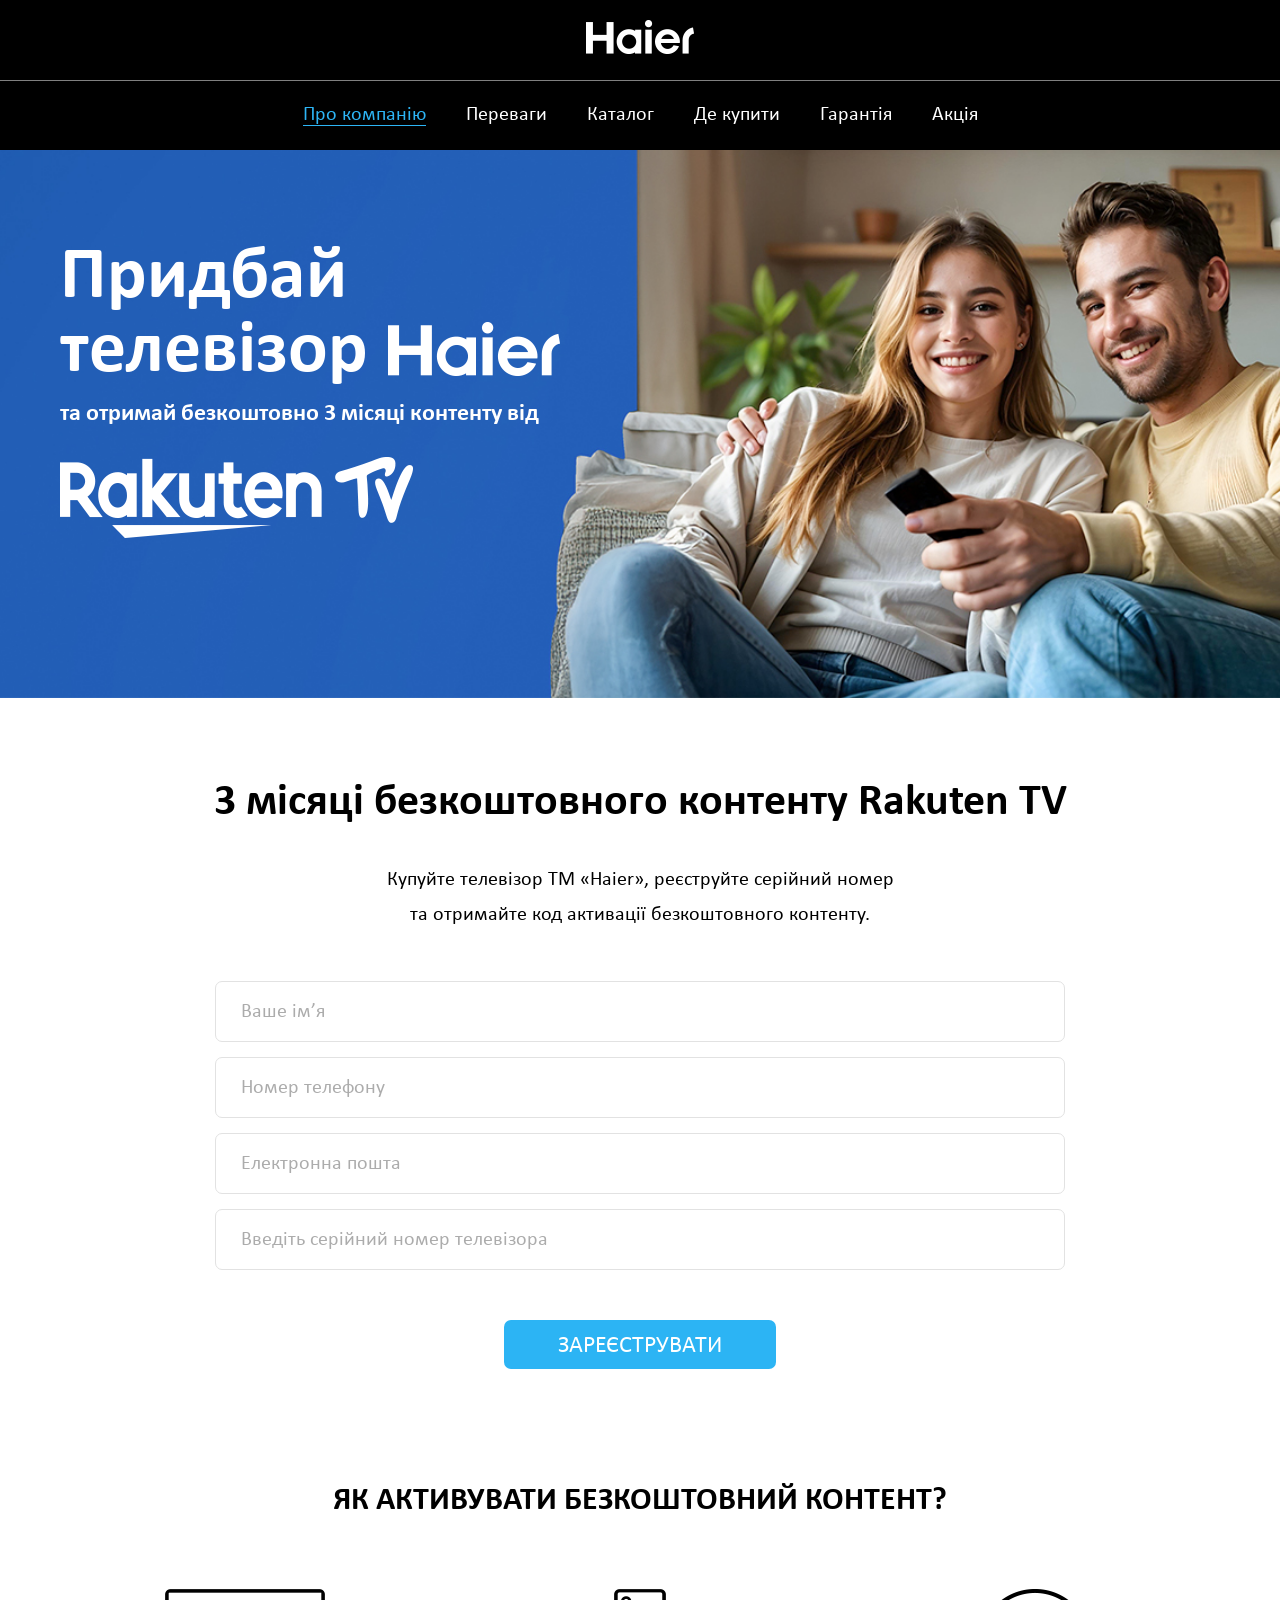
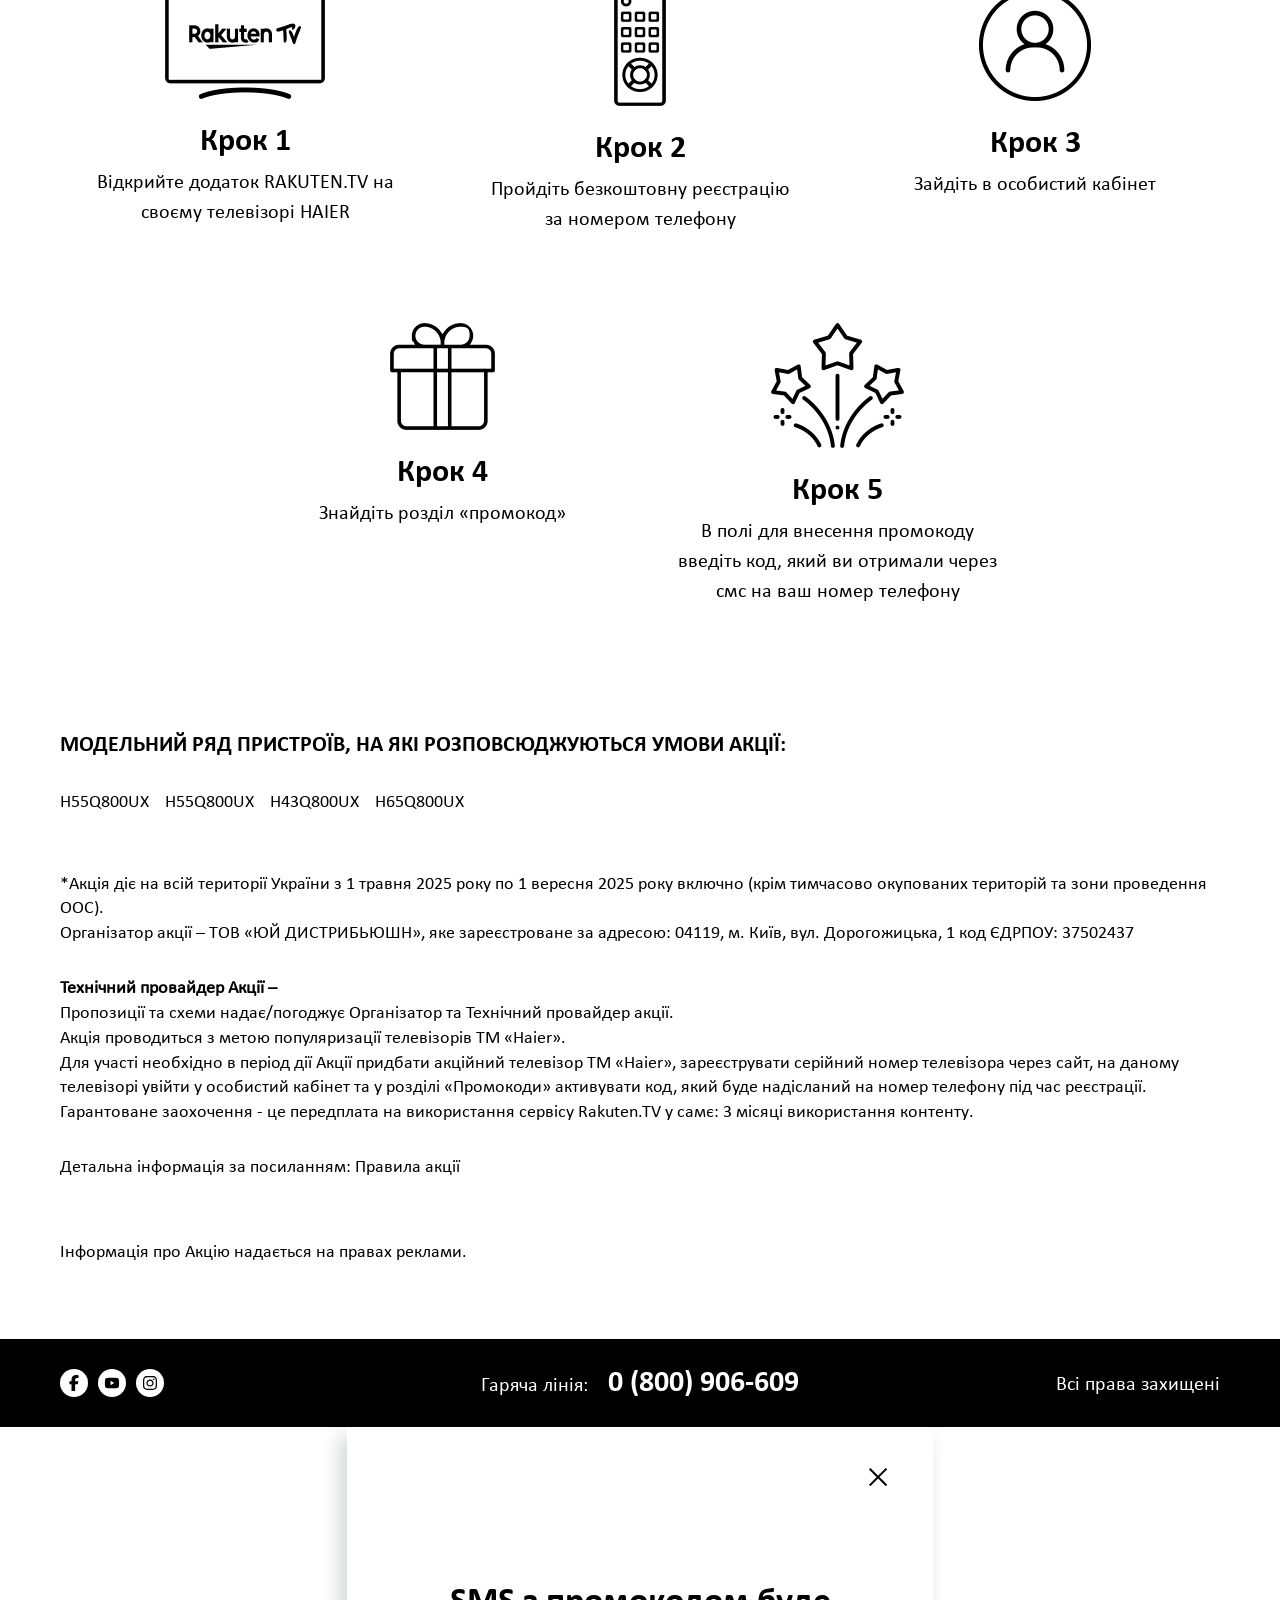
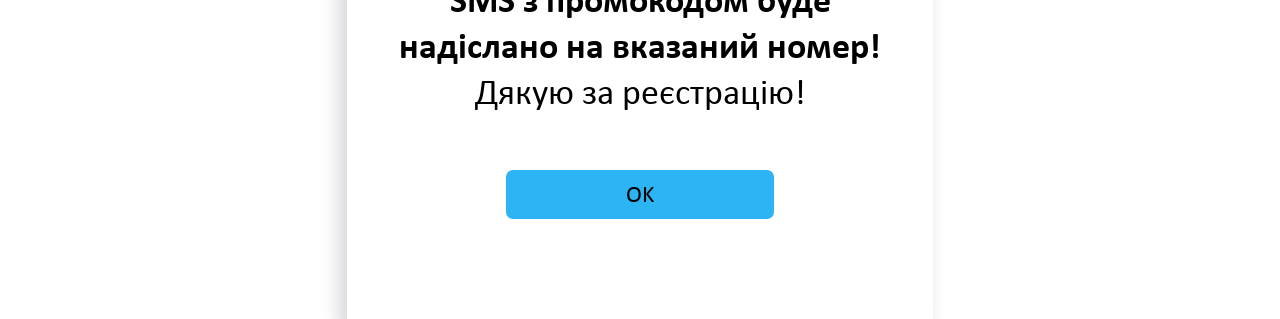
==== rakuten.html @ 37501b9f "add rakuten page." ====
<!DOCTYPE html>
<html lang="en">
<head>
  <meta charset="UTF-8">
  <meta name="viewport" content="width=device-width, initial-scale=1.0">
  <title>Haier</title>
  <link rel="stylesheet" href="./css/style.min.css">
</head>
<body>
  <header class="header header--active ">
    <div class="header__wrapper header__wrapper--visible">
      <div class="container">
        <div class="header__inner header__inner--visible">
          <a class="header__logo header__logo--top" href="#">
            <img class="header__logo-img" src="./images/icon/header-logo.svg" alt="bravis logo">
          </a>
          <nav class="menu">
            <button class="menu__btn">
              <span></span>
            </button>
            <ul class="menu__list">
              <li class="menu__item">
                <a class="menu__link menu__link--active" href="#">
                  Про компанію
                </a>
              </li>
              <li class="menu__item">
                <a class="menu__link" href="#">
                  Переваги
                </a>
              </li>
              <li class="menu__item">
                <a class="menu__link" href="#">
                  Каталог
                </a>
              </li>
              <li class="menu__item">
                <a class="menu__link" href="#">
                  Де купити
                </a>
              </li>
              <li class="menu__item">
                <a class="menu__link" href="#">
                  Гарантія
                </a>
              </li>
              <li class="menu__item">
                <a class="menu__link" href="#">
                  Акція
                </a>
              </li>
            </ul>
          </nav>
        </div>
      </div>
    </div>
  
  </header>
    <main class="main">
    <div class="wrapper">
      <section class="rakuten-tv rakuten-tv--singlPage ">
        <img class="rakuten-tv__img-mob" src="./images/content/rakuten-tv-bg-mob.jpg" alt="" loading="lazy">
        <div class="container">
          <div class="rakuten-tv__inner">
            <div class="rakuten-tv__content">
              <div class="rakuten-tv__title-box">
                <h1 class="rakuten-tv__title">
                  Придбай <br> телевізор
                </h1>
                <img class="rakuten-tv__title-img" src="./images/icon/haier-logo-big.svg" alt="">
              </div>
              <p class="rakuten-tv__text">
                та отримай безкоштовно 3 місяці контенту від
              </p>
              <img class="rakuten-tv__logo" src="./images/icon/rakuten-logo.svg" alt="">
            </div>
          </div>
        </div>
      </section>
      <section class="rakuten">
        <div class="container">
          <div class="rakuten__form">
            <div class="rakuten__form-title-box">
              <h2 class="rakuten__form-title">
                3 місяці безкоштовного контенту Rakuten TV
              </h2>
              <p class="rakuten__form-subtitle">
                Купуйте телевізор ТМ «Haier», реєструйте серійний номер <br>
                та отримайте код активації безкоштовного контенту.
              </p>
            </div>
            <form class="form">
              <fieldset class="form__fieldset">
                <input class="form__input" type="text" name="name" placeholder="Ваше ім’я" required />
                <input class="form__input" type="tel" name="phone" placeholder="Номер телефону" required />
                <input class="form__input" type="email" name="email" placeholder="Електронна пошта" required />
                <input class="form__input" type="text" name="serial" placeholder="Введіть серійний номер телевізора" required />
              </fieldset>
              <button class="form__btn" type="submit">ЗАРЕЄСТРУВАТИ</button>
            </form>
          </div>
        </div>
      </section>
      <section class="rakuten-step">
        <div class="container">
          <div class="rakuten-step__inner">
            <h2 class="rakuten-step__title">
              ЯК АКТИВУВАТИ БЕЗКОШТОВНИЙ КОНТЕНТ?
            </h2>
            <ul class="rakuten-step__list">
              <li class="rakuten-step__item">
                <img class="rakuten-step__img" src="./images/icon/step-1.svg" alt="tv">
                <div class="rakuten-step__item-conent">
                  <h4 class="rakuten-step__item-title">Крок 1</h4>
                  <p class="rakuten-step__item-text">
                    Відкрийте додаток RAKUTEN.TV на своєму телевізорі HAIER
                  </p>
                </div>
              </li>
              <li class="rakuten-step__item">
                <img class="rakuten-step__img" src="./images/icon/step-2.svg" alt="control">
                <div class="rakuten-step__item-conent">
                  <h4 class="rakuten-step__item-title">Крок 2</h4>
                  <p class="rakuten-step__item-text">
                    Пройдіть безкоштовну реєстрацію за номером телефону
                  </p>
                </div>
              </li>
              <li class="rakuten-step__item">
                <img class="rakuten-step__img" src="./images/icon/step-3.svg" alt="step">
                <div class="rakuten-step__item-conent">
                  <h4 class="rakuten-step__item-title">Крок 3</h4>
                  <p class="rakuten-step__item-text">
                    Зайдіть в
                    особистий кабінет
                  </p>
                </div>
              </li>
              <li class="rakuten-step__item">
                <img class="rakuten-step__img" src="./images/icon/step-4.svg" alt="gift">
                <div class="rakuten-step__item-conent">
                  <h4 class="rakuten-step__item-title">Крок 4</h4>
                  <p class="rakuten-step__item-text">
                    Знайдіть розділ
                    «промокод»
                  </p>
                </div>
              </li>
              <li class="rakuten-step__item">
                <img class="rakuten-step__img" src="./images/icon/step-5.svg" alt="final">
                <div class="rakuten-step__item-conent">
                  <h4 class="rakuten-step__item-title">Крок 5</h4>
                  <p class="rakuten-step__item-text">
                    В полі для внесення промокоду введіть код, який ви отримали через смс на ваш номер телефону
                  </p>
                </div>
              </li>
            </ul>
          </div>
        </div>
      </section>
      <section class="rakuten-info">
        <div class="container">
          <div class="rakuten-info__inner">
            <h3 class="rakuten-info__title">МОДЕЛЬНИЙ РЯД ПРИСТРОЇВ, НА ЯКІ РОЗПОВСЮДЖУЮТЬСЯ УМОВИ АКЦІЇ:</h3>
          </div>
          <div class="rakuten-info__content">
            <p class="rakuten-info__models">
              H55Q800UX &nbsp;&nbsp; H55Q800UX &nbsp;&nbsp; H43Q800UX &nbsp;&nbsp; H65Q800UX
            </p>
            <p class="rakuten-info__promo">
              *Акція діє на всій території України з 1 травня 2025 року по 1 вересня 2025 року включно (крім тимчасово
              окупованих територій та зони проведення ООС).<br>
              Організатор акції – ТОВ «ЮЙ ДИСТРИБЬЮШН», яке зареєстроване за адресою: 04119, м. Київ, вул. Дорогожицька, 1 код
              ЄДРПОУ: 37502437
            </p>
            <p class="rakuten-info__technical">
              <strong>Технічний провайдер Акції –</strong><br>
              Пропозиції та схеми надає/погоджує Організатор та Технічний провайдер акції.<br>
              Акція проводиться з метою популяризації телевізорів ТМ «Haier».<br>
              Для участі необхідно в період дії Акції придбати акційний телевізор ТМ «Haier», зареєструвати серійний номер
              телевізора через сайт,
              на даному телевізорі увійти у особистий кабінет та у розділі «Промокоди» активувати код, який буде надісланий на
              номер телефону під час реєстрації.<br>
              Гарантоване заохочення - це передплата на використання сервісу Rakuten.TV у самє: 3 місяці використання контенту.
            </p>
        
            <p class="rakuten-info__detal">
              Детальна інформація за посиланням: <a href="#">Правила акції</a>
            </p>
        
            <p class="rakuten-info__disclaimer">
              Інформація про Акцію надається на правах реклами.
            </p>
          </div>
        </div>
      </section>
    </div>
  </main> 
  <footer class="footer">
    <div class="container">
      <div class="footer__inner">
        <div class="footer__social-box">
          <ul class="footer__social-list">
            <li class="footer__social-item">
              <a class="footer__social-link" href="#">
                <svg xmlns="http://www.w3.org/2000/svg" xmlns:xlink="http://www.w3.org/1999/xlink" width="10px" height="16px"
                  viewBox="0 0 10 16" version="1.1">
                  <path
                    d="M 2.5 9.351562 L 2.5 16 L 6.125 16 L 6.125 9.351562 L 8.828125 9.351562 L 9.390625 6.296875 L 6.125 6.296875 L 6.125 5.214844 C 6.125 3.601562 6.757812 2.980469 8.398438 2.980469 C 8.90625 2.980469 9.316406 2.992188 9.554688 3.019531 L 9.554688 0.246094 C 9.105469 0.125 8.011719 0 7.382812 0 C 4.039062 0 2.5 1.578125 2.5 4.980469 L 2.5 6.296875 L 0.4375 6.296875 L 0.4375 9.351562 Z M 2.5 9.351562 "
                    fill="" />
                </svg>
              </a>
            </li>
            <li class="footer__social-item">
              <a class="footer__social-link" href="#">
                <svg xmlns="http://www.w3.org/2000/svg" xmlns:xlink="http://www.w3.org/1999/xlink" width="16px" height="14px"
                  viewBox="0 0 15 14" version="1.1">
                  <path
                    d="M 14.316406 3.394531 C 14.152344 2.746094 13.667969 2.238281 13.058594 2.0625 C 11.949219 1.75 7.5 1.75 7.5 1.75 C 7.5 1.75 3.050781 1.75 1.941406 2.0625 C 1.332031 2.238281 0.847656 2.746094 0.683594 3.394531 C 0.386719 4.566406 0.386719 7.011719 0.386719 7.011719 C 0.386719 7.011719 0.386719 9.457031 0.683594 10.628906 C 0.847656 11.277344 1.332031 11.761719 1.941406 11.9375 C 3.050781 12.25 7.5 12.25 7.5 12.25 C 7.5 12.25 11.949219 12.25 13.058594 11.9375 C 13.667969 11.761719 14.152344 11.273438 14.316406 10.628906 C 14.613281 9.457031 14.613281 7.011719 14.613281 7.011719 C 14.613281 7.011719 14.613281 4.566406 14.316406 3.394531 Z M 6.046875 9.230469 L 6.046875 4.789062 L 9.761719 7.011719 Z M 6.046875 9.230469 "
                    fill="" />
                </svg>
              </a>
            </li>
            <li class="footer__social-item">
              <a class="footer__social-link" href="#">
                <svg xmlns="http://www.w3.org/2000/svg" xmlns:xlink="http://www.w3.org/1999/xlink" width="14px" height="16px"
                  viewBox="0 0 14 16" version="1.1">
                  <path
                    d="M 7.003906 4.40625 C 5.015625 4.40625 3.414062 6.007812 3.414062 7.996094 C 3.414062 9.984375 5.015625 11.585938 7.003906 11.585938 C 8.992188 11.585938 10.59375 9.984375 10.59375 7.996094 C 10.59375 6.007812 8.992188 4.40625 7.003906 4.40625 Z M 7.003906 10.332031 C 5.71875 10.332031 4.667969 9.285156 4.667969 7.996094 C 4.667969 6.710938 5.714844 5.664062 7.003906 5.664062 C 8.289062 5.664062 9.335938 6.710938 9.335938 7.996094 C 9.335938 9.285156 8.289062 10.332031 7.003906 10.332031 Z M 11.578125 4.257812 C 11.578125 4.726562 11.203125 5.097656 10.742188 5.097656 C 10.273438 5.097656 9.902344 4.722656 9.902344 4.257812 C 9.902344 3.796875 10.277344 3.421875 10.742188 3.421875 C 11.203125 3.421875 11.578125 3.796875 11.578125 4.257812 Z M 13.957031 5.109375 C 13.902344 3.988281 13.648438 2.992188 12.824219 2.175781 C 12.007812 1.355469 11.011719 1.101562 9.890625 1.042969 C 8.734375 0.976562 5.269531 0.976562 4.113281 1.042969 C 2.992188 1.097656 2 1.351562 1.179688 2.171875 C 0.355469 2.992188 0.101562 3.984375 0.046875 5.105469 C -0.0195312 6.261719 -0.0195312 9.726562 0.046875 10.882812 C 0.101562 12.007812 0.355469 13 1.179688 13.820312 C 2 14.636719 2.992188 14.894531 4.113281 14.949219 C 5.269531 15.015625 8.734375 15.015625 9.890625 14.949219 C 11.011719 14.898438 12.007812 14.640625 12.824219 13.820312 C 13.644531 13 13.898438 12.007812 13.957031 10.882812 C 14.023438 9.726562 14.023438 6.265625 13.957031 5.109375 Z M 12.460938 12.125 C 12.21875 12.738281 11.746094 13.210938 11.132812 13.457031 C 10.210938 13.820312 8.023438 13.738281 7.003906 13.738281 C 5.984375 13.738281 3.792969 13.820312 2.875 13.457031 C 2.261719 13.210938 1.789062 12.742188 1.542969 12.125 C 1.179688 11.203125 1.261719 9.015625 1.261719 7.996094 C 1.261719 6.976562 1.179688 4.789062 1.542969 3.867188 C 1.789062 3.257812 2.257812 2.785156 2.875 2.539062 C 3.796875 2.171875 5.984375 2.257812 7.003906 2.257812 C 8.023438 2.257812 10.210938 2.175781 11.132812 2.539062 C 11.742188 2.78125 12.214844 3.253906 12.460938 3.867188 C 12.828125 4.789062 12.742188 6.976562 12.742188 7.996094 C 12.742188 9.015625 12.828125 11.207031 12.460938 12.125 Z M 12.460938 12.125 "
                    fill="" />
                </svg>
              </a>
            </li>
          </ul>
          <div class="footer__rules">
          <a class="footer__rules-link" href="#">Всі права захищені </a>
        </div>
        </div>
        <div class="footer__phone">
          Гаряча лінія: <a class="footer__number" href="tel:+0800906609">0 (800) 906-609</a>
        </div>
        
      </div>
    </div>
  </footer>


  <div class="popup" data-popup='rakuten'>
    <div class="popup__dialog popup__dialog--rakuten">
      <div class="popup__panel">
        <button class="popup__close">
          <svg id="Группа_7" data-name="Группа 7" xmlns="http://www.w3.org/2000/svg" width="18.18" height="18.188"
            viewBox="0 0 18.18 18.188">
            <defs>
              <style>
                .cls-1 {
                  fill: none;
                  stroke: #000;
                  stroke-width: 2px;
                  fill-rule: evenodd;
                }
              </style>
            </defs>
            <path id="Фигура_1" data-name="Фигура 1" class="cls-1" d="M1641.6,72.6l16.8,16.8"
              transform="translate(-1640.91 -71.906)" />
            <path id="Фигура_1_копия" data-name="Фигура 1 копия" class="cls-1" d="M1658.4,72.6l-16.8,16.8"
              transform="translate(-1640.91 -71.906)" />
          </svg>
        </button>
      </div>
      <div class="rakuten-popup">
        <h2 class="rakuten-popup__title">
          SMS з промокодом буде
          надіслано на вказаний номер!
        </h2>
        <h3 class="rakuten-popup__thnk">Дякую за реєстрацію!</h3>
        <button class="rakuten-popup__btn">OK</button>
      </div>
    </div>
  </div>

  <script src="./js/main.js"></script>
</body>
</html>

<!-- activated class  "popup--active" -->

<!-- 
    == popup - hidden ==
    .popup{display: none;}
    
    == popup - show ==
    .popup--active {
    display: block;
    position: fixed;
    top: 0;
    left: 0;
    width: 100%;
    height: 100%;
    background: rgba(0, 0, 0, 0.5);
    justify-content: center;
    align-items: center;
    z-index: 50;
    overflow-y: auto;
     }

     == catalog ==
     hidden catalog control button 
     ".catalog__control-box{display: none;}"

     == burger menu ==

     .menu_btn {
     display: none;
     }
     .menu_btn--active {
     display: none;
     }

-->
---- css/style.min.css ----
@charset "UTF-8";
@media -sass-debug-info{filename{font-family:file\:\/\/D\:\/GitHub\/Haier\/scss\/_vars\.scss}line{font-family:\0000317}}
.about dd, .promo__subtitle {
  font-family: 'calibri_light';
  font-weight: 300; }

@media -sass-debug-info{filename{font-family:file\:\/\/D\:\/GitHub\/Haier\/scss\/_vars\.scss}line{font-family:\0000321}}
body, .service__contact-title, .product-tabs__nav-item, .form input::-webkit-input-placeholder, .rakuten-popup__thnk {
  font-family: 'Calibri';
  font-weight: 400; }
body, .service__contact-title, .product-tabs__nav-item, .form input:-ms-input-placeholder, .rakuten-popup__thnk {
  font-family: 'Calibri';
  font-weight: 400; }
body, .service__contact-title, .product-tabs__nav-item, .form input::-ms-input-placeholder, .rakuten-popup__thnk {
  font-family: 'Calibri';
  font-weight: 400; }
body, .service__contact-title, .product-tabs__nav-item, .form input::placeholder, .rakuten-popup__thnk {
  font-family: 'Calibri';
  font-weight: 400; }

@media -sass-debug-info{filename{font-family:file\:\/\/D\:\/GitHub\/Haier\/scss\/_vars\.scss}line{font-family:\0000325}}
.about__title, .partner__title, .rakuten-tv__title, .rakuten-tv__text, .service__title, .service__subtitle, .service__decr-tel, .promo__title, .popup__title, .product-tabs__content-title, .table__title, .rakuten__form-title, .rakuten-step__title, .rakuten-step__item-title, .rakuten-info__title, .rakuten-popup__title, .footer__number {
  font-family: 'Calibri Bold';
  font-weight: 700; }

@font-face {
  font-family: 'calibri_light';
  font-weight: 300;
  font-style: normal;
  src: local("calibri_light"), url("../fonts/calibri_light.woff2") format("woff2"), url("../fonts/calibri_light.woff") format("woff");
  font-display: swap; }
@font-face {
  font-family: 'Calibri';
  font-weight: 400;
  font-style: normal;
  src: local("Calibri"), url("../fonts/Calibri.woff2") format("woff2"), url("../fonts/Calibri.woff") format("woff");
  font-display: swap; }
@font-face {
  font-family: 'Calibri Bold';
  font-weight: 700;
  font-style: normal;
  src: local("Calibri Bold"), url("../fonts/Calibri Bold.woff2") format("woff2"), url("../fonts/Calibri Bold.woff") format("woff");
  font-display: swap; }
@media -sass-debug-info{filename{font-family:file\:\/\/D\:\/GitHub\/Haier\/scss\/reset\.scss}line{font-family:\000031}}
html {
  -webkit-box-sizing: border-box;
          box-sizing: border-box; }

@media -sass-debug-info{filename{font-family:file\:\/\/D\:\/GitHub\/Haier\/scss\/reset\.scss}line{font-family:\000035}}
*,
*::after,
*::before {
  -webkit-box-sizing: inherit;
          box-sizing: inherit; }

/* обнуляю стили у списков только у тех у кого есть класс */
@media -sass-debug-info{filename{font-family:file\:\/\/D\:\/GitHub\/Haier\/scss\/reset\.scss}line{font-family:\0000312}}
ul[class],
ol[class] {
  padding: 0; }

@media -sass-debug-info{filename{font-family:file\:\/\/D\:\/GitHub\/Haier\/scss\/reset\.scss}line{font-family:\0000317}}
body,
h1,
h2,
h3,
h4,
h5,
h6,
p,
ul[class],
ol[class],
li,
figure,
figcaption,
blockquote,
dl,
dd {
  margin: 0; }

@media -sass-debug-info{filename{font-family:file\:\/\/D\:\/GitHub\/Haier\/scss\/reset\.scss}line{font-family:\0000336}}
ul[class] {
  list-style: none; }

@media -sass-debug-info{filename{font-family:file\:\/\/D\:\/GitHub\/Haier\/scss\/reset\.scss}line{font-family:\0000340}}
img {
  max-width: 100%;
  display: block; }

@media -sass-debug-info{filename{font-family:file\:\/\/D\:\/GitHub\/Haier\/scss\/reset\.scss}line{font-family:\0000345}}
input,
button,
textarea,
select {
  font: inherit; }

@media -sass-debug-info{filename{font-family:file\:\/\/D\:\/GitHub\/Haier\/scss\/reset\.scss}line{font-family:\0000351}}
button {
  -webkit-tap-highlight-color: transparent; }

@media -sass-debug-info{filename{font-family:file\:\/\/D\:\/GitHub\/Haier\/scss\/reset\.scss}line{font-family:\0000354}}
a {
  text-decoration: none; }

@media -sass-debug-info{filename{font-family:file\:\/\/D\:\/GitHub\/Haier\/scss\/_global\.scss}line{font-family:\000032}}
html,
body {
  height: 100%; }

@media -sass-debug-info{filename{font-family:file\:\/\/D\:\/GitHub\/Haier\/scss\/_global\.scss}line{font-family:\000037}}
body {
  display: -webkit-box;
  display: -ms-flexbox;
  display: flex;
  -webkit-box-orient: vertical;
  -webkit-box-direction: normal;
      -ms-flex-direction: column;
          flex-direction: column;
  font-size: 16px;
  line-height: 1.2;
  color: #ffffff;
  position: relative; }
@media -sass-debug-info{filename{font-family:file\:\/\/D\:\/GitHub\/Haier\/scss\/_global\.scss}line{font-family:\0000315}}
  body.lock {
    overflow: hidden; }

@media -sass-debug-info{filename{font-family:file\:\/\/D\:\/GitHub\/Haier\/scss\/_global\.scss}line{font-family:\0000319}}
a {
  color: inherit; }

@media -sass-debug-info{filename{font-family:file\:\/\/D\:\/GitHub\/Haier\/scss\/_global\.scss}line{font-family:\0000322}}
.main {
  -webkit-box-flex: 1;
      -ms-flex-positive: 1;
          flex-grow: 1; }

@media -sass-debug-info{filename{font-family:file\:\/\/D\:\/GitHub\/Haier\/scss\/_global\.scss}line{font-family:\0000325}}
.container {
  max-width: 1240px;
  width: 100%;
  padding: 0 40px;
  margin: 0 auto;
  /*   &--style {
      border-top: 1px solid $grey;
      padding-top: 20px;
   } */ }

@media -sass-debug-info{filename{font-family:file\:\/\/D\:\/GitHub\/Haier\/scss\/_global\.scss}line{font-family:\0000335}}
.wrapper {
  padding-top: 75px; }

@media -sass-debug-info{filename{font-family:file\:\/\/D\:\/GitHub\/Haier\/scss\/_global\.scss}line{font-family:\0000338}}
.title {
  font-size: 36px; }

@media (max-width: 420px) {
@media -sass-debug-info{filename{font-family:file\:\/\/D\:\/GitHub\/Haier\/scss\/_global\.scss}line{font-family:\0000343}}
  .container {
    padding: 0 15px; } }
@media -sass-debug-info{filename{font-family:file\:\/\/D\:\/GitHub\/Haier\/scss\/_header\.scss}line{font-family:\000031}}
.header {
  padding: 20px 0 25px;
  position: fixed;
  top: 0;
  left: 0;
  right: 0;
  z-index: 10;
  -webkit-transition: .3s ease;
  transition: .3s ease;
  background-color: #000000; }
@media -sass-debug-info{filename{font-family:file\:\/\/D\:\/GitHub\/Haier\/scss\/_header\.scss}line{font-family:\0000310}}
  .header--active {
    padding: 80px 0 25px; }
@media -sass-debug-info{filename{font-family:file\:\/\/D\:\/GitHub\/Haier\/scss\/_header\.scss}line{font-family:\0000313}}
  .header__wrapper {
    border: none;
    padding: 0;
    -webkit-transition: .3s ease;
    transition: .3s ease; }
@media -sass-debug-info{filename{font-family:file\:\/\/D\:\/GitHub\/Haier\/scss\/_header\.scss}line{font-family:\0000317}}
    .header__wrapper--visible {
      border-top: 1px solid #808080;
      padding-top: 20px; }
@media -sass-debug-info{filename{font-family:file\:\/\/D\:\/GitHub\/Haier\/scss\/_header\.scss}line{font-family:\0000323}}
  .header__inner {
    display: -webkit-box;
    display: -ms-flexbox;
    display: flex;
    -webkit-box-align: center;
        -ms-flex-align: center;
            align-items: center;
    -webkit-transition: .5s ease;
    transition: .5s ease; }
@media -sass-debug-info{filename{font-family:file\:\/\/D\:\/GitHub\/Haier\/scss\/_header\.scss}line{font-family:\0000327}}
    .header__inner--visible {
      -ms-flex-wrap: wrap;
          flex-wrap: wrap; }
@media -sass-debug-info{filename{font-family:file\:\/\/D\:\/GitHub\/Haier\/scss\/_header\.scss}line{font-family:\0000331}}
  .header__logo {
    display: inline-block;
    visibility: visible;
    -webkit-transition: all .3s ease;
    transition: all .3s ease; }
@media -sass-debug-info{filename{font-family:file\:\/\/D\:\/GitHub\/Haier\/scss\/_header\.scss}line{font-family:\0000336}}
    .header__logo--top {
      top: 20px;
      left: 0;
      right: 0;
      position: absolute;
      margin: 0 auto; }
@media -sass-debug-info{filename{font-family:file\:\/\/D\:\/GitHub\/Haier\/scss\/_header\.scss}line{font-family:\0000343}}
    .header__logo--scrolled {
      visibility: hidden; }
@media -sass-debug-info{filename{font-family:file\:\/\/D\:\/GitHub\/Haier\/scss\/_header\.scss}line{font-family:\0000347}}
    .header__logo img {
      width: 108px;
      height: auto;
      -o-object-fit: cover;
         object-fit: cover;
      margin: 0 auto; }

@media -sass-debug-info{filename{font-family:file\:\/\/D\:\/GitHub\/Haier\/scss\/_header\.scss}line{font-family:\0000356}}
.menu {
  margin: 0 auto; }
@media -sass-debug-info{filename{font-family:file\:\/\/D\:\/GitHub\/Haier\/scss\/_header\.scss}line{font-family:\0000358}}
  .menu__btn {
    display: none;
    border: none;
    width: 40px;
    height: 26px;
    position: relative;
    background-color: transparent;
    cursor: pointer;
    z-index: 150; }
@media -sass-debug-info{filename{font-family:file\:\/\/D\:\/GitHub\/Haier\/scss\/_header\.scss}line{font-family:\0000367}}
    .menu__btn::before, .menu__btn::after {
      content: '';
      left: 0;
      position: absolute;
      display: block;
      width: 100%;
      height: 4px;
      border-radius: 10px;
      background-color: #ffffff; }
@media -sass-debug-info{filename{font-family:file\:\/\/D\:\/GitHub\/Haier\/scss\/_header\.scss}line{font-family:\0000379}}
    .menu__btn::before {
      top: 0;
      -webkit-box-shadow: 0 11px 0 #ffffff;
              box-shadow: 0 11px 0 #ffffff;
      -webkit-transition: top .3s .15s, -webkit-box-shadow .3s .15s, -webkit-transform .3s;
      transition: top .3s .15s, -webkit-box-shadow .3s .15s, -webkit-transform .3s;
      transition: box-shadow .3s .15s, top .3s .15s, transform .3s;
      transition: box-shadow .3s .15s, top .3s .15s, transform .3s, -webkit-box-shadow .3s .15s, -webkit-transform .3s; }
@media -sass-debug-info{filename{font-family:file\:\/\/D\:\/GitHub\/Haier\/scss\/_header\.scss}line{font-family:\0000385}}
    .menu__btn::after {
      bottom: 0;
      -webkit-transition: bottom .3s .15s, -webkit-transform .3s;
      transition: bottom .3s .15s, -webkit-transform .3s;
      transition: bottom .3s .15s, transform .3s;
      transition: bottom .3s .15s, transform .3s, -webkit-transform .3s; }
@media -sass-debug-info{filename{font-family:file\:\/\/D\:\/GitHub\/Haier\/scss\/_header\.scss}line{font-family:\0000390}}
    .menu__btn--active::before {
      top: 11px;
      -webkit-transform: rotate(45deg);
              transform: rotate(45deg);
      -webkit-box-shadow: 0 6px 0 rgba(0, 0, 0, 0);
              box-shadow: 0 6px 0 rgba(0, 0, 0, 0);
      -webkit-transition: top .3transform .5s .3s .15s, -webkit-box-shadow .15s;
      transition: top .3transform .5s .3s .15s, -webkit-box-shadow .15s;
      transition: box-shadow .15s, top .3transform .5s .3s .15s;
      transition: box-shadow .15s, top .3transform .5s .3s .15s, -webkit-box-shadow .15s; }
@media -sass-debug-info{filename{font-family:file\:\/\/D\:\/GitHub\/Haier\/scss\/_header\.scss}line{font-family:\0000397}}
    .menu__btn--active::after {
      bottom: 11px;
      -webkit-transform: rotate(-45deg);
              transform: rotate(-45deg);
      -webkit-transition: bottom .3s, -webkit-transform .3s .15s;
      transition: bottom .3s, -webkit-transform .3s .15s;
      transition: bottom .3s, transform .3s .15s;
      transition: bottom .3s, transform .3s .15s, -webkit-transform .3s .15s; }
@media -sass-debug-info{filename{font-family:file\:\/\/D\:\/GitHub\/Haier\/scss\/_header\.scss}line{font-family:\00003105}}
  .menu__list {
    display: -webkit-box;
    display: -ms-flexbox;
    display: flex;
    -webkit-box-align: center;
        -ms-flex-align: center;
            align-items: center;
    gap: 40px;
    margin: 0 auto; }
@media -sass-debug-info{filename{font-family:file\:\/\/D\:\/GitHub\/Haier\/scss\/_header\.scss}line{font-family:\00003111}}
  .menu__link {
    color: #ffffff;
    font-size: 20px; }
@media -sass-debug-info{filename{font-family:file\:\/\/D\:\/GitHub\/Haier\/scss\/_header\.scss}line{font-family:\00003114}}
    .menu__link:hover {
      color: #2db5f5;
      border-bottom: 1px solid #2db5f5; }
@media -sass-debug-info{filename{font-family:file\:\/\/D\:\/GitHub\/Haier\/scss\/_header\.scss}line{font-family:\00003118}}
    .menu__link--active {
      color: #2db5f5;
      border-bottom: 1px solid #2db5f5; }

@media (max-width: 860px) {
@media -sass-debug-info{filename{font-family:file\:\/\/D\:\/GitHub\/Haier\/scss\/_header\.scss}line{font-family:\00003127}}
  .menu__list {
    gap: 20px; } }
@media (max-width: 768px) {
@media -sass-debug-info{filename{font-family:file\:\/\/D\:\/GitHub\/Haier\/scss\/_header\.scss}line{font-family:\00003133}}
  .header {
    padding: 20px 0 !important;
    position: fixed !important;
    top: 0;
    left: 0;
    right: 0;
    z-index: 10;
    -webkit-transition: .3s;
    transition: .3s;
    background-color: #000000; }
@media -sass-debug-info{filename{font-family:file\:\/\/D\:\/GitHub\/Haier\/scss\/_header\.scss}line{font-family:\00003143}}
    .header__wrapper {
      border: none !important;
      padding: 0 !important;
      -webkit-transition: .3s;
      transition: .3s;
      padding-top: 0px !important; }
@media -sass-debug-info{filename{font-family:file\:\/\/D\:\/GitHub\/Haier\/scss\/_header\.scss}line{font-family:\00003150}}
    .header__inner {
      -ms-flex-wrap: nowrap !important;
          flex-wrap: nowrap !important;
      padding: 5px 0; }
@media -sass-debug-info{filename{font-family:file\:\/\/D\:\/GitHub\/Haier\/scss\/_header\.scss}line{font-family:\00003155}}
    .header__logo {
      display: inline-block;
      opacity: 1 !important;
      visibility: visible !important;
      margin: 0 0 0 auto !important;
      position: absolute !important;
      top: 50% !important;
      left: 50%;
      right: auto !important;
      -webkit-transform: translate(-50%, -50%);
              transform: translate(-50%, -50%); }

@media -sass-debug-info{filename{font-family:file\:\/\/D\:\/GitHub\/Haier\/scss\/_header\.scss}line{font-family:\00003168}}
  .menu {
    margin-left: auto;
    margin-right: 0; }
@media -sass-debug-info{filename{font-family:file\:\/\/D\:\/GitHub\/Haier\/scss\/_header\.scss}line{font-family:\00003171}}
    .menu__list {
      -webkit-box-orient: vertical;
      -webkit-box-direction: normal;
          -ms-flex-direction: column;
              flex-direction: column;
      -webkit-box-pack: center;
          -ms-flex-pack: center;
              justify-content: center;
      -webkit-box-align: center;
          -ms-flex-align: center;
              align-items: center;
      position: absolute;
      top: 0;
      right: 0;
      bottom: 0;
      left: 0;
      height: 100vh;
      background-color: #000000;
      z-index: 100;
      -webkit-transform: translateY(-200%);
              transform: translateY(-200%);
      -webkit-transition: -webkit-transform .5s;
      transition: -webkit-transform .5s;
      transition: transform .5s;
      transition: transform .5s, -webkit-transform .5s; }
@media -sass-debug-info{filename{font-family:file\:\/\/D\:\/GitHub\/Haier\/scss\/_header\.scss}line{font-family:\00003186}}
      .menu__list--active {
        -webkit-transform: translateY(0);
                transform: translateY(0); }
@media -sass-debug-info{filename{font-family:file\:\/\/D\:\/GitHub\/Haier\/scss\/_header\.scss}line{font-family:\00003191}}
    .menu__list {
      -webkit-box-orient: vertical;
      -webkit-box-direction: normal;
          -ms-flex-direction: column;
              flex-direction: column;
      -webkit-box-pack: center;
          -ms-flex-pack: center;
              justify-content: center;
      -webkit-box-align: center;
          -ms-flex-align: center;
              align-items: center; }
@media -sass-debug-info{filename{font-family:file\:\/\/D\:\/GitHub\/Haier\/scss\/_header\.scss}line{font-family:\00003197}}
    .menu__btn {
      display: block; } }
/* @media (max-width: 748px) {

}

@media (max-width: 578px) {
}

@media (max-width: 440px) {

}

@media (max-width: 375px) {

} */
@media -sass-debug-info{filename{font-family:file\:\/\/D\:\/GitHub\/Haier\/scss\/_index\.scss}line{font-family:\000032}}
.hero {
  padding-top: 65px; }
@media -sass-debug-info{filename{font-family:file\:\/\/D\:\/GitHub\/Haier\/scss\/_index\.scss}line{font-family:\000034}}
  .hero__wrapper {
    position: relative; }
@media -sass-debug-info{filename{font-family:file\:\/\/D\:\/GitHub\/Haier\/scss\/_index\.scss}line{font-family:\000037}}
  .hero__content {
    position: absolute;
    top: 0;
    left: 0;
    right: 0;
    z-index: 1;
    padding: 100px 0 0; }
@media -sass-debug-info{filename{font-family:file\:\/\/D\:\/GitHub\/Haier\/scss\/_index\.scss}line{font-family:\0000315}}
  .hero__inner {
    display: -webkit-box;
    display: -ms-flexbox;
    display: flex;
    -webkit-box-pack: center;
        -ms-flex-pack: center;
            justify-content: center; }
@media -sass-debug-info{filename{font-family:file\:\/\/D\:\/GitHub\/Haier\/scss\/_index\.scss}line{font-family:\0000320}}
  .hero__title {
    font-size: 50px;
    color: #ffffff; }

@media -sass-debug-info{filename{font-family:file\:\/\/D\:\/GitHub\/Haier\/scss\/_index\.scss}line{font-family:\0000326}}
.hero-slider__slide {
  width: 100%;
  height: 745px; }
@media -sass-debug-info{filename{font-family:file\:\/\/D\:\/GitHub\/Haier\/scss\/_index\.scss}line{font-family:\0000330}}
.hero-slider__image {
  width: 100%;
  height: 100%; }
@media -sass-debug-info{filename{font-family:file\:\/\/D\:\/GitHub\/Haier\/scss\/_index\.scss}line{font-family:\0000333}}
  .hero-slider__image img {
    width: 100%;
    height: 100%;
    -o-object-fit: cover;
       object-fit: cover; }
@media -sass-debug-info{filename{font-family:file\:\/\/D\:\/GitHub\/Haier\/scss\/_index\.scss}line{font-family:\0000341}}
.hero-slider__pagination {
  display: -webkit-box;
  display: -ms-flexbox;
  display: flex;
  gap: 15px;
  position: absolute;
  bottom: 50px;
  left: 50%;
  -webkit-transform: translateX(-50%);
          transform: translateX(-50%); }
@media -sass-debug-info{filename{font-family:file\:\/\/D\:\/GitHub\/Haier\/scss\/_index\.scss}line{font-family:\0000349}}
.hero-slider__bullet {
  background-color: #9e958b;
  width: 10px;
  height: 10px;
  border-radius: 50%;
  display: inline-block; }
@media -sass-debug-info{filename{font-family:file\:\/\/D\:\/GitHub\/Haier\/scss\/_index\.scss}line{font-family:\0000355}}
  .hero-slider__bullet--active {
    background-color: #d7cfc2; }

@media (max-width: 768px) {
@media -sass-debug-info{filename{font-family:file\:\/\/D\:\/GitHub\/Haier\/scss\/_index\.scss}line{font-family:\0000362}}
  .hero {
    padding-top: 72px; }
@media -sass-debug-info{filename{font-family:file\:\/\/D\:\/GitHub\/Haier\/scss\/_index\.scss}line{font-family:\0000364}}
    .hero__content {
      padding-top: 50px; }
@media -sass-debug-info{filename{font-family:file\:\/\/D\:\/GitHub\/Haier\/scss\/_index\.scss}line{font-family:\0000367}}
    .hero__title {
      font-size: 48px;
      color: #ffffff; }

@media -sass-debug-info{filename{font-family:file\:\/\/D\:\/GitHub\/Haier\/scss\/_index\.scss}line{font-family:\0000373}}
  .hero-slider__slide {
    height: 435px; } }
@media (max-width: 378px) {
@media -sass-debug-info{filename{font-family:file\:\/\/D\:\/GitHub\/Haier\/scss\/_index\.scss}line{font-family:\0000380}}
  .hero__title {
    font-size: 44px; } }
/* about */
@media -sass-debug-info{filename{font-family:file\:\/\/D\:\/GitHub\/Haier\/scss\/_index\.scss}line{font-family:\0000387}}
.about {
  background-image: url("../images/content/about-bg.jpg");
  padding: 70px 0 40px;
  background-position: right 20% top 18%;
  background-repeat: no-repeat;
  background-size: 120%; }
@media -sass-debug-info{filename{font-family:file\:\/\/D\:\/GitHub\/Haier\/scss\/_index\.scss}line{font-family:\0000393}}
  .about__inner {
    position: relative; }
@media -sass-debug-info{filename{font-family:file\:\/\/D\:\/GitHub\/Haier\/scss\/_index\.scss}line{font-family:\0000397}}
  .about__title {
    font-size: 74px;
    margin-bottom: 35px; }
@media -sass-debug-info{filename{font-family:file\:\/\/D\:\/GitHub\/Haier\/scss\/_index\.scss}line{font-family:\00003102}}
  .about__text {
    font-size: 18px;
    line-height: 1.4;
    margin-bottom: 60px; }
@media -sass-debug-info{filename{font-family:file\:\/\/D\:\/GitHub\/Haier\/scss\/_index\.scss}line{font-family:\00003107}}
  .about__stats-desc {
    display: -webkit-box;
    display: -ms-flexbox;
    display: flex;
    -ms-flex-wrap: wrap;
        flex-wrap: wrap;
    -webkit-box-pack: justify;
        -ms-flex-pack: justify;
            justify-content: space-between; }
@media -sass-debug-info{filename{font-family:file\:\/\/D\:\/GitHub\/Haier\/scss\/_index\.scss}line{font-family:\00003112}}
  .about__stats-item {
    text-align: center;
    width: 265px;
    white-space: pre-line; }
@media -sass-debug-info{filename{font-family:file\:\/\/D\:\/GitHub\/Haier\/scss\/_index\.scss}line{font-family:\00003117}}
  .about dt {
    font-size: 66px; }
@media -sass-debug-info{filename{font-family:file\:\/\/D\:\/GitHub\/Haier\/scss\/_index\.scss}line{font-family:\00003120}}
  .about dd {
    font-size: 20px;
    margin: 0; }
@media -sass-debug-info{filename{font-family:file\:\/\/D\:\/GitHub\/Haier\/scss\/_index\.scss}line{font-family:\00003125}}
  .about .about-slider {
    display: none;
    position: relative;
    padding-bottom: 60px; }
@media -sass-debug-info{filename{font-family:file\:\/\/D\:\/GitHub\/Haier\/scss\/_index\.scss}line{font-family:\00003129}}
    .about .about-slider__pagination {
      display: -webkit-box;
      display: -ms-flexbox;
      display: flex;
      gap: 15px;
      position: absolute;
      bottom: 0;
      left: 50%;
      -webkit-transform: translateX(-50%);
              transform: translateX(-50%); }
@media -sass-debug-info{filename{font-family:file\:\/\/D\:\/GitHub\/Haier\/scss\/_index\.scss}line{font-family:\00003138}}
    .about .about-slider .about__stats-item {
      max-width: 360px;
      width: 100%;
      text-align: left;
      margin-bottom: 15px; }
@media -sass-debug-info{filename{font-family:file\:\/\/D\:\/GitHub\/Haier\/scss\/_index\.scss}line{font-family:\00003144}}
      .about .about-slider .about__stats-item:last-child {
        margin-bottom: 0; }
@media -sass-debug-info{filename{font-family:file\:\/\/D\:\/GitHub\/Haier\/scss\/_index\.scss}line{font-family:\00003149}}
    .about .about-slider__bullet {
      background-color: #9e958b;
      width: 10px;
      height: 10px;
      border-radius: 50%;
      display: inline-block; }
@media -sass-debug-info{filename{font-family:file\:\/\/D\:\/GitHub\/Haier\/scss\/_index\.scss}line{font-family:\00003156}}
      .about .about-slider__bullet--active {
        background-color: #d7cfc2; }

@media (max-width: 1340px) {
@media -sass-debug-info{filename{font-family:file\:\/\/D\:\/GitHub\/Haier\/scss\/_index\.scss}line{font-family:\00003164}}
  .about {
    background-size: auto; } }
@media (max-width: 1180px) {
@media -sass-debug-info{filename{font-family:file\:\/\/D\:\/GitHub\/Haier\/scss\/_index\.scss}line{font-family:\00003171}}
  .about__stats-desc {
    display: grid;
    grid-template-columns: repeat(2, 1fr);
    justify-items: center; }
@media -sass-debug-info{filename{font-family:file\:\/\/D\:\/GitHub\/Haier\/scss\/_index\.scss}line{font-family:\00003177}}
  .about__stats-item {
    white-space: normal; }
@media -sass-debug-info{filename{font-family:file\:\/\/D\:\/GitHub\/Haier\/scss\/_index\.scss}line{font-family:\00003180}}
    .about__stats-item dt {
      font-size: 61px; } }
@media (max-width: 768px) {
@media -sass-debug-info{filename{font-family:file\:\/\/D\:\/GitHub\/Haier\/scss\/_index\.scss}line{font-family:\00003188}}
  .about {
    background-image: url("../images/content/about-bg-mob.jpg");
    background-size: cover;
    background-position: right center;
    padding: 40px  0 20px; }
@media -sass-debug-info{filename{font-family:file\:\/\/D\:\/GitHub\/Haier\/scss\/_index\.scss}line{font-family:\00003193}}
    .about__title {
      font-size: 45px;
      margin-bottom: 30px;
      text-align: center; }
@media -sass-debug-info{filename{font-family:file\:\/\/D\:\/GitHub\/Haier\/scss\/_index\.scss}line{font-family:\00003199}}
    .about__text {
      display: none; }
@media -sass-debug-info{filename{font-family:file\:\/\/D\:\/GitHub\/Haier\/scss\/_index\.scss}line{font-family:\00003202}}
    .about__stats-desc {
      display: none; }
@media -sass-debug-info{filename{font-family:file\:\/\/D\:\/GitHub\/Haier\/scss\/_index\.scss}line{font-family:\00003205}}
    .about .about-slider {
      display: block; } }
/* partner */
@media -sass-debug-info{filename{font-family:file\:\/\/D\:\/GitHub\/Haier\/scss\/_index\.scss}line{font-family:\00003213}}
.partner {
  padding: 130px 0 175px; }
@media -sass-debug-info{filename{font-family:file\:\/\/D\:\/GitHub\/Haier\/scss\/_index\.scss}line{font-family:\00003215}}
  .partner__title {
    font-size: 75px;
    color: #000000;
    margin-bottom: 100px;
    text-align: center; }
@media -sass-debug-info{filename{font-family:file\:\/\/D\:\/GitHub\/Haier\/scss\/_index\.scss}line{font-family:\00003223}}
  .partner__inner {
    display: -webkit-box;
    display: -ms-flexbox;
    display: flex;
    -ms-flex-wrap: wrap;
        flex-wrap: wrap;
    gap: 50px 0px; }
@media -sass-debug-info{filename{font-family:file\:\/\/D\:\/GitHub\/Haier\/scss\/_index\.scss}line{font-family:\00003228}}
  .partner__link {
    -webkit-box-flex: 33%;
        -ms-flex: 33%;
            flex: 33%;
    display: -webkit-box;
    display: -ms-flexbox;
    display: flex;
    -webkit-box-pack: center;
        -ms-flex-pack: center;
            justify-content: center;
    -webkit-box-align: center;
        -ms-flex-align: center;
            align-items: center; }
@media -sass-debug-info{filename{font-family:file\:\/\/D\:\/GitHub\/Haier\/scss\/_index\.scss}line{font-family:\00003233}}
    .partner__link:nth-child(-n+4) {
      -webkit-box-flex: 20%;
          -ms-flex: 20%;
              flex: 20%;
      display: -webkit-box;
      display: -ms-flexbox;
      display: flex;
      -webkit-box-pack: center;
          -ms-flex-pack: center;
              justify-content: center; }
@media -sass-debug-info{filename{font-family:file\:\/\/D\:\/GitHub\/Haier\/scss\/_index\.scss}line{font-family:\00003239}}
    .partner__link:nth-child(1) {
      -webkit-box-pack: start;
          -ms-flex-pack: start;
              justify-content: flex-start; }
@media -sass-debug-info{filename{font-family:file\:\/\/D\:\/GitHub\/Haier\/scss\/_index\.scss}line{font-family:\00003242}}
    .partner__link:nth-child(3) {
      -webkit-box-pack: end;
          -ms-flex-pack: end;
              justify-content: flex-end; }
@media -sass-debug-info{filename{font-family:file\:\/\/D\:\/GitHub\/Haier\/scss\/_index\.scss}line{font-family:\00003245}}
    .partner__link:nth-child(4) {
      -webkit-box-pack: end;
          -ms-flex-pack: end;
              justify-content: flex-end; }

@media (max-width: 768px) {
@media -sass-debug-info{filename{font-family:file\:\/\/D\:\/GitHub\/Haier\/scss\/_index\.scss}line{font-family:\00003253}}
  .partner__link {
    -webkit-box-flex: 0;
        -ms-flex: 0;
            flex: 0; }
@media -sass-debug-info{filename{font-family:file\:\/\/D\:\/GitHub\/Haier\/scss\/_index\.scss}line{font-family:\00003255}}
    .partner__link:nth-child(1) {
      -webkit-box-ordinal-group: 6;
          -ms-flex-order: 5;
              order: 5;
      -webkit-box-pack: center;
          -ms-flex-pack: center;
              justify-content: center;
      -webkit-box-flex: 50%;
          -ms-flex: 50%;
              flex: 50%; }
@media -sass-debug-info{filename{font-family:file\:\/\/D\:\/GitHub\/Haier\/scss\/_index\.scss}line{font-family:\00003259}}
      .partner__link:nth-child(1) img {
        width: 140px; }
@media -sass-debug-info{filename{font-family:file\:\/\/D\:\/GitHub\/Haier\/scss\/_index\.scss}line{font-family:\00003263}}
    .partner__link:nth-child(2) {
      -webkit-box-ordinal-group: 3;
          -ms-flex-order: 2;
              order: 2;
      -webkit-box-pack: center;
          -ms-flex-pack: center;
              justify-content: center;
      -webkit-box-flex: 50%;
          -ms-flex: 50%;
              flex: 50%; }
@media -sass-debug-info{filename{font-family:file\:\/\/D\:\/GitHub\/Haier\/scss\/_index\.scss}line{font-family:\00003267}}
      .partner__link:nth-child(2) img {
        width: 116px; }
@media -sass-debug-info{filename{font-family:file\:\/\/D\:\/GitHub\/Haier\/scss\/_index\.scss}line{font-family:\00003272}}
    .partner__link:nth-child(3) {
      -webkit-box-ordinal-group: 5;
          -ms-flex-order: 4;
              order: 4;
      -webkit-box-pack: center;
          -ms-flex-pack: center;
              justify-content: center;
      -webkit-box-flex: 50%;
          -ms-flex: 50%;
              flex: 50%; }
@media -sass-debug-info{filename{font-family:file\:\/\/D\:\/GitHub\/Haier\/scss\/_index\.scss}line{font-family:\00003276}}
      .partner__link:nth-child(3) img {
        width: 144px; }
@media -sass-debug-info{filename{font-family:file\:\/\/D\:\/GitHub\/Haier\/scss\/_index\.scss}line{font-family:\00003280}}
    .partner__link:nth-child(4) {
      -webkit-box-ordinal-group: 3;
          -ms-flex-order: 2;
              order: 2;
      -webkit-box-pack: center;
          -ms-flex-pack: center;
              justify-content: center;
      -webkit-box-flex: 30%;
          -ms-flex: 30%;
              flex: 30%; }
@media -sass-debug-info{filename{font-family:file\:\/\/D\:\/GitHub\/Haier\/scss\/_index\.scss}line{font-family:\00003284}}
      .partner__link:nth-child(4) img {
        width: 134px; }
@media -sass-debug-info{filename{font-family:file\:\/\/D\:\/GitHub\/Haier\/scss\/_index\.scss}line{font-family:\00003288}}
    .partner__link:nth-child(5) {
      -webkit-box-ordinal-group: 4;
          -ms-flex-order: 3;
              order: 3;
      -webkit-box-pack: center;
          -ms-flex-pack: center;
              justify-content: center;
      -webkit-box-flex: 30%;
          -ms-flex: 30%;
              flex: 30%; }
@media -sass-debug-info{filename{font-family:file\:\/\/D\:\/GitHub\/Haier\/scss\/_index\.scss}line{font-family:\00003292}}
      .partner__link:nth-child(5) img {
        width: 107px; }
@media -sass-debug-info{filename{font-family:file\:\/\/D\:\/GitHub\/Haier\/scss\/_index\.scss}line{font-family:\00003296}}
    .partner__link:nth-child(7) {
      -webkit-box-ordinal-group: 3;
          -ms-flex-order: 2;
              order: 2;
      -webkit-box-pack: center;
          -ms-flex-pack: center;
              justify-content: center;
      -webkit-box-flex: 15%;
          -ms-flex: 15%;
              flex: 15%; }
@media -sass-debug-info{filename{font-family:file\:\/\/D\:\/GitHub\/Haier\/scss\/_index\.scss}line{font-family:\00003300}}
      .partner__link:nth-child(7) img {
        width: 65px; }
@media -sass-debug-info{filename{font-family:file\:\/\/D\:\/GitHub\/Haier\/scss\/_index\.scss}line{font-family:\00003304}}
    .partner__link:nth-child(6) {
      -webkit-box-ordinal-group: 2;
          -ms-flex-order: 1;
              order: 1;
      -webkit-box-pack: center;
          -ms-flex-pack: center;
              justify-content: center;
      -webkit-box-flex: 50%;
          -ms-flex: 50%;
              flex: 50%; } }
/* rakuten-tv*/
@media -sass-debug-info{filename{font-family:file\:\/\/D\:\/GitHub\/Haier\/scss\/_index\.scss}line{font-family:\00003315}}
.rakuten-tv {
  padding: 80px 0;
  background-image: url("../images/content/haier-rak-bg.jpg");
  background-position: right 50% center;
  background-size: cover;
  background-repeat: no-repeat; }
@media -sass-debug-info{filename{font-family:file\:\/\/D\:\/GitHub\/Haier\/scss\/_index\.scss}line{font-family:\00003321}}
  .rakuten-tv--singlPage {
    padding: 160px 0; }
@media -sass-debug-info{filename{font-family:file\:\/\/D\:\/GitHub\/Haier\/scss\/_index\.scss}line{font-family:\00003324}}
  .rakuten-tv__img-mob {
    display: none;
    width: 100%;
    height: auto;
    -o-object-fit: cover;
       object-fit: cover; }
@media -sass-debug-info{filename{font-family:file\:\/\/D\:\/GitHub\/Haier\/scss\/_index\.scss}line{font-family:\00003330}}
  .rakuten-tv__inner {
    display: -webkit-box;
    display: -ms-flexbox;
    display: flex;
    -webkit-box-pack: start;
        -ms-flex-pack: start;
            justify-content: flex-start; }
@media -sass-debug-info{filename{font-family:file\:\/\/D\:\/GitHub\/Haier\/scss\/_index\.scss}line{font-family:\00003334}}
  .rakuten-tv__content {
    width: 600px; }
@media -sass-debug-info{filename{font-family:file\:\/\/D\:\/GitHub\/Haier\/scss\/_index\.scss}line{font-family:\00003337}}
  .rakuten-tv__title-box {
    display: -webkit-box;
    display: -ms-flexbox;
    display: flex;
    -webkit-box-align: end;
        -ms-flex-align: end;
            align-items: end;
    margin-bottom: 15px;
    position: relative; }
@media -sass-debug-info{filename{font-family:file\:\/\/D\:\/GitHub\/Haier\/scss\/_index\.scss}line{font-family:\00003343}}
  .rakuten-tv__title-img {
    position: absolute;
    bottom: 7px;
    right: 100px; }
@media -sass-debug-info{filename{font-family:file\:\/\/D\:\/GitHub\/Haier\/scss\/_index\.scss}line{font-family:\00003348}}
  .rakuten-tv__title {
    font-size: 74px;
    line-height: 1;
    margin-right: 15px; }
@media -sass-debug-info{filename{font-family:file\:\/\/D\:\/GitHub\/Haier\/scss\/_index\.scss}line{font-family:\00003354}}
  .rakuten-tv__text {
    font-size: 24px;
    margin-bottom: 30px; }
@media -sass-debug-info{filename{font-family:file\:\/\/D\:\/GitHub\/Haier\/scss\/_index\.scss}line{font-family:\00003359}}
  .rakuten-tv__btn {
    display: inline-block;
    margin-top: 60px;
    padding: 10px 75px;
    font-size: 24px;
    border: 2px solid #ffffff;
    border-radius: 7px; }

@media (max-width: 768px) {
@media -sass-debug-info{filename{font-family:file\:\/\/D\:\/GitHub\/Haier\/scss\/_index\.scss}line{font-family:\00003369}}
  .rakuten-tv {
    padding: 0 0 30px;
    background-image: url("../images/content/blue-bg.svg");
    background-size: cover;
    background-position: center center; }
@media -sass-debug-info{filename{font-family:file\:\/\/D\:\/GitHub\/Haier\/scss\/_index\.scss}line{font-family:\00003374}}
    .rakuten-tv__img-mob {
      display: block; }
@media -sass-debug-info{filename{font-family:file\:\/\/D\:\/GitHub\/Haier\/scss\/_index\.scss}line{font-family:\00003377}}
    .rakuten-tv__inner {
      padding-top: 30px; }
@media -sass-debug-info{filename{font-family:file\:\/\/D\:\/GitHub\/Haier\/scss\/_index\.scss}line{font-family:\00003380}}
    .rakuten-tv__text {
      font-size: 18px; } }
@media (max-width: 680px) {
@media -sass-debug-info{filename{font-family:file\:\/\/D\:\/GitHub\/Haier\/scss\/_index\.scss}line{font-family:\00003387}}
  .rakuten-tv__title {
    font-size: 55px; }
@media -sass-debug-info{filename{font-family:file\:\/\/D\:\/GitHub\/Haier\/scss\/_index\.scss}line{font-family:\00003390}}
  .rakuten-tv__title-box {
    -ms-flex-wrap: wrap;
        flex-wrap: wrap; }
@media -sass-debug-info{filename{font-family:file\:\/\/D\:\/GitHub\/Haier\/scss\/_index\.scss}line{font-family:\00003393}}
  .rakuten-tv__title-img {
    position: static; } }
@media (max-width: 448px) {
@media -sass-debug-info{filename{font-family:file\:\/\/D\:\/GitHub\/Haier\/scss\/_index\.scss}line{font-family:\00003400}}
  .rakuten-tv__text {
    font-size: 16px; } }
/* service */
@media -sass-debug-info{filename{font-family:file\:\/\/D\:\/GitHub\/Haier\/scss\/_index\.scss}line{font-family:\00003406}}
.service {
  position: relative; }
@media -sass-debug-info{filename{font-family:file\:\/\/D\:\/GitHub\/Haier\/scss\/_index\.scss}line{font-family:\00003408}}
  .service__inner {
    display: -webkit-box;
    display: -ms-flexbox;
    display: flex;
    -webkit-box-orient: vertical;
    -webkit-box-direction: normal;
        -ms-flex-direction: column;
            flex-direction: column;
    -webkit-box-align: end;
        -ms-flex-align: end;
            align-items: flex-end; }
@media -sass-debug-info{filename{font-family:file\:\/\/D\:\/GitHub\/Haier\/scss\/_index\.scss}line{font-family:\00003412}}
    .service__inner::before {
      background-image: url("../images/content/service-bg.jpg");
      position: absolute;
      content: "";
      background-repeat: no-repeat;
      background-position: right 0;
      background-size: cover;
      width: 50%;
      height: 100%;
      left: 0; }
@media -sass-debug-info{filename{font-family:file\:\/\/D\:\/GitHub\/Haier\/scss\/_index\.scss}line{font-family:\00003424}}
  .service__img {
    display: none; }
@media -sass-debug-info{filename{font-family:file\:\/\/D\:\/GitHub\/Haier\/scss\/_index\.scss}line{font-family:\00003426}}
    .service__img img {
      width: 100%;
      height: auto;
      -o-object-fit: cover;
         object-fit: cover; }
@media -sass-debug-info{filename{font-family:file\:\/\/D\:\/GitHub\/Haier\/scss\/_index\.scss}line{font-family:\00003432}}
  .service__content {
    width: 540px;
    padding-bottom: 40px; }
@media -sass-debug-info{filename{font-family:file\:\/\/D\:\/GitHub\/Haier\/scss\/_index\.scss}line{font-family:\00003436}}
  .service__title {
    font-size: 74px;
    line-height: 1;
    margin-bottom: 40px;
    color: #000000; }
@media -sass-debug-info{filename{font-family:file\:\/\/D\:\/GitHub\/Haier\/scss\/_index\.scss}line{font-family:\00003443}}
  .service__subtitle {
    font-size: 24px;
    color: #000000;
    margin-bottom: 30px; }
@media -sass-debug-info{filename{font-family:file\:\/\/D\:\/GitHub\/Haier\/scss\/_index\.scss}line{font-family:\00003449}}
  .service__decr {
    font-size: 18px;
    line-height: 1.6;
    color: #000000;
    margin-bottom: 50px; }
@media -sass-debug-info{filename{font-family:file\:\/\/D\:\/GitHub\/Haier\/scss\/_index\.scss}line{font-family:\00003455}}
  .service__decr-tel {
    font-size: 24px;
    line-height: 1.25;
    color: #004ea2; }
@media -sass-debug-info{filename{font-family:file\:\/\/D\:\/GitHub\/Haier\/scss\/_index\.scss}line{font-family:\00003461}}
  .service__contact-title {
    font-size: 18px;
    line-height: 1.25;
    margin-bottom: 15px;
    color: #000000; }
@media -sass-debug-info{filename{font-family:file\:\/\/D\:\/GitHub\/Haier\/scss\/_index\.scss}line{font-family:\00003468}}
  .service__contact-list {
    display: -webkit-box;
    display: -ms-flexbox;
    display: flex;
    -webkit-box-align: center;
        -ms-flex-align: center;
            align-items: center;
    gap: 20px; }
@media -sass-debug-info{filename{font-family:file\:\/\/D\:\/GitHub\/Haier\/scss\/_index\.scss}line{font-family:\00003473}}
  .service__contact-item {
    color: #004ea2;
    font-size: 18px;
    line-height: 1.25;
    text-decoration: underline; }

@media (max-width: 1180px) {
@media -sass-debug-info{filename{font-family:file\:\/\/D\:\/GitHub\/Haier\/scss\/_index\.scss}line{font-family:\00003483}}
  .service__content {
    width: 425px; }
@media -sass-debug-info{filename{font-family:file\:\/\/D\:\/GitHub\/Haier\/scss\/_index\.scss}line{font-family:\00003486}}
  .service__title {
    font-size: 45px; }
@media -sass-debug-info{filename{font-family:file\:\/\/D\:\/GitHub\/Haier\/scss\/_index\.scss}line{font-family:\00003489}}
  .service__subtitle {
    font-size: 22px; }
@media -sass-debug-info{filename{font-family:file\:\/\/D\:\/GitHub\/Haier\/scss\/_index\.scss}line{font-family:\00003492}}
  .service__decr-tel {
    font-size: 20px; } }
@media (max-width: 950px) {
@media -sass-debug-info{filename{font-family:file\:\/\/D\:\/GitHub\/Haier\/scss\/_index\.scss}line{font-family:\00003500}}
  .service__inner::before {
    background-position: 75%; }
@media -sass-debug-info{filename{font-family:file\:\/\/D\:\/GitHub\/Haier\/scss\/_index\.scss}line{font-family:\00003504}}
  .service__content {
    width: 338px; }
@media -sass-debug-info{filename{font-family:file\:\/\/D\:\/GitHub\/Haier\/scss\/_index\.scss}line{font-family:\00003507}}
  .service__contact-list {
    gap: 7px; } }
@media (max-width: 768px) {
@media -sass-debug-info{filename{font-family:file\:\/\/D\:\/GitHub\/Haier\/scss\/_index\.scss}line{font-family:\00003513}}
  .service {
    padding-top: 400px; }
@media -sass-debug-info{filename{font-family:file\:\/\/D\:\/GitHub\/Haier\/scss\/_index\.scss}line{font-family:\00003515}}
    .service__inner {
      -webkit-box-orient: horizontal;
      -webkit-box-direction: normal;
          -ms-flex-direction: row;
              flex-direction: row; }
@media -sass-debug-info{filename{font-family:file\:\/\/D\:\/GitHub\/Haier\/scss\/_index\.scss}line{font-family:\00003517}}
      .service__inner::before {
        background-image: url("../images/content/service-bg-mob.jpg");
        position: absolute;
        content: "";
        background-repeat: no-repeat;
        background-position: center center;
        background-size: cover;
        width: 100%;
        height: 395px;
        top: 0;
        left: 0; }
@media -sass-debug-info{filename{font-family:file\:\/\/D\:\/GitHub\/Haier\/scss\/_index\.scss}line{font-family:\00003530}}
    .service__title, .service__subtitle {
      margin-bottom: 15px; }
@media -sass-debug-info{filename{font-family:file\:\/\/D\:\/GitHub\/Haier\/scss\/_index\.scss}line{font-family:\00003534}}
    .service__content {
      width: 100%;
      padding-top: 40px; }
@media -sass-debug-info{filename{font-family:file\:\/\/D\:\/GitHub\/Haier\/scss\/_index\.scss}line{font-family:\00003538}}
    .service__decr {
      margin-bottom: 20px; }
@media -sass-debug-info{filename{font-family:file\:\/\/D\:\/GitHub\/Haier\/scss\/_index\.scss}line{font-family:\00003541}}
    .service__contact-list {
      gap: 10px; } }
@media (max-width: 378px) {
@media -sass-debug-info{filename{font-family:file\:\/\/D\:\/GitHub\/Haier\/scss\/_index\.scss}line{font-family:\00003548}}
  .service__contact-item {
    font-size: 16px; } }
@media -sass-debug-info{filename{font-family:file\:\/\/D\:\/GitHub\/Haier\/scss\/_index\.scss}line{font-family:\00003555}}
.promo__item {
  background-size: cover;
  background-position: center top;
  background-repeat: no-repeat;
  width: 100%;
  height: 700px; }
@media -sass-debug-info{filename{font-family:file\:\/\/D\:\/GitHub\/Haier\/scss\/_index\.scss}line{font-family:\00003562}}
.promo__inner {
  padding: 100px 0 0; }
@media -sass-debug-info{filename{font-family:file\:\/\/D\:\/GitHub\/Haier\/scss\/_index\.scss}line{font-family:\00003566}}
.promo__content--two {
  display: -webkit-box;
  display: -ms-flexbox;
  display: flex;
  -webkit-box-orient: vertical;
  -webkit-box-direction: normal;
      -ms-flex-direction: column;
          flex-direction: column;
  -webkit-box-align: end;
      -ms-flex-align: end;
          align-items: flex-end; }
@media -sass-debug-info{filename{font-family:file\:\/\/D\:\/GitHub\/Haier\/scss\/_index\.scss}line{font-family:\00003570}}
  .promo__content--two .promo__title-box {
    max-width: 480px;
    width: 100%; }
@media -sass-debug-info{filename{font-family:file\:\/\/D\:\/GitHub\/Haier\/scss\/_index\.scss}line{font-family:\00003576}}
.promo__title-box {
  max-width: 450px;
  width: 100%; }
@media -sass-debug-info{filename{font-family:file\:\/\/D\:\/GitHub\/Haier\/scss\/_index\.scss}line{font-family:\00003580}}
.promo__title {
  display: block;
  font-size: 49px;
  color: #ffffff;
  margin-bottom: 30px; }
@media -sass-debug-info{filename{font-family:file\:\/\/D\:\/GitHub\/Haier\/scss\/_index\.scss}line{font-family:\00003587}}
.promo__subtitle {
  font-size: 22px;
  margin-bottom: 25px; }
@media -sass-debug-info{filename{font-family:file\:\/\/D\:\/GitHub\/Haier\/scss\/_index\.scss}line{font-family:\00003592}}
.promo__size-group {
  display: -webkit-box;
  display: -ms-flexbox;
  display: flex;
  -webkit-box-align: center;
      -ms-flex-align: center;
          align-items: center;
  gap: 15px;
  margin-bottom: 145px; }
@media -sass-debug-info{filename{font-family:file\:\/\/D\:\/GitHub\/Haier\/scss\/_index\.scss}line{font-family:\00003598}}
.promo__size-btn {
  font-size: 20px;
  padding: 19px 20px;
  width: 63px;
  height: 63px;
  border: 1px solid #ffffff;
  color: #ffffff;
  border-radius: 50%;
  text-align: center;
  display: -webkit-box;
  display: -ms-flexbox;
  display: flex;
  -webkit-box-pack: center;
      -ms-flex-pack: center;
          justify-content: center;
  -webkit-box-align: center;
      -ms-flex-align: center;
          align-items: center;
  background-color: transparent;
  position: relative; }
@media -sass-debug-info{filename{font-family:file\:\/\/D\:\/GitHub\/Haier\/scss\/_index\.scss}line{font-family:\00003612}}
  .promo__size-btn::after {
    position: absolute;
    content: '"';
    right: 13px; }
@media -sass-debug-info{filename{font-family:file\:\/\/D\:\/GitHub\/Haier\/scss\/_index\.scss}line{font-family:\00003617}}
  .promo__size-btn--active {
    background-image: url("../images/icon/elips-active.svg"); }
@media -sass-debug-info{filename{font-family:file\:\/\/D\:\/GitHub\/Haier\/scss\/_index\.scss}line{font-family:\00003620}}
  .promo__size-btn:hover {
    background-image: url("../images/icon/elips-active.svg"); }
@media -sass-debug-info{filename{font-family:file\:\/\/D\:\/GitHub\/Haier\/scss\/_index\.scss}line{font-family:\00003624}}
.promo__benefits-img {
  width: 100%;
  height: auto;
  -o-object-fit: cover;
     object-fit: cover;
  margin: 0 auto; }

@media (max-width: 768px) {
@media -sass-debug-info{filename{font-family:file\:\/\/D\:\/GitHub\/Haier\/scss\/_index\.scss}line{font-family:\00003633}}
  .promo__item {
    padding-bottom: 60px; }
@media -sass-debug-info{filename{font-family:file\:\/\/D\:\/GitHub\/Haier\/scss\/_index\.scss}line{font-family:\00003635}}
    .promo__item--one {
      background-image: url("../images/baner/baner-1-mob.jpg") !important; }
@media -sass-debug-info{filename{font-family:file\:\/\/D\:\/GitHub\/Haier\/scss\/_index\.scss}line{font-family:\00003638}}
    .promo__item--two {
      background-image: url("../images/baner/baner-2-mob.jpg") !important; }
@media -sass-debug-info{filename{font-family:file\:\/\/D\:\/GitHub\/Haier\/scss\/_index\.scss}line{font-family:\00003641}}
    .promo__item--tree {
      background-image: url("../images/baner/baner-3-mob.jpg") !important; }
@media -sass-debug-info{filename{font-family:file\:\/\/D\:\/GitHub\/Haier\/scss\/_index\.scss}line{font-family:\00003646}}
  .promo__inner {
    display: -webkit-box;
    display: -ms-flexbox;
    display: flex;
    -webkit-box-orient: vertical;
    -webkit-box-direction: normal;
        -ms-flex-direction: column;
            flex-direction: column;
    -webkit-box-pack: end;
        -ms-flex-pack: end;
            justify-content: flex-end;
    height: 100%;
    padding-top: 0; }
@media -sass-debug-info{filename{font-family:file\:\/\/D\:\/GitHub\/Haier\/scss\/_index\.scss}line{font-family:\00003654}}
  .promo__content--two {
    display: block; }
@media -sass-debug-info{filename{font-family:file\:\/\/D\:\/GitHub\/Haier\/scss\/_index\.scss}line{font-family:\00003656}}
    .promo__content--two .promo__title-box {
      max-width: 100%; }
@media -sass-debug-info{filename{font-family:file\:\/\/D\:\/GitHub\/Haier\/scss\/_index\.scss}line{font-family:\00003661}}
  .promo__title {
    font-size: 45px;
    margin-bottom: 15px; }
@media -sass-debug-info{filename{font-family:file\:\/\/D\:\/GitHub\/Haier\/scss\/_index\.scss}line{font-family:\00003665}}
  .promo__subtitle {
    font-size: 20px; }
@media -sass-debug-info{filename{font-family:file\:\/\/D\:\/GitHub\/Haier\/scss\/_index\.scss}line{font-family:\00003668}}
  .promo__size-icon {
    height: 50px; }
@media -sass-debug-info{filename{font-family:file\:\/\/D\:\/GitHub\/Haier\/scss\/_index\.scss}line{font-family:\00003671}}
  .promo__size-group {
    margin-bottom: 0;
    gap: 10px;
    -ms-flex-wrap: wrap;
        flex-wrap: wrap; }
@media -sass-debug-info{filename{font-family:file\:\/\/D\:\/GitHub\/Haier\/scss\/_index\.scss}line{font-family:\00003676}}
  .promo__size-btn {
    width: 50px;
    height: 50px;
    font-size: 15px;
    padding: 10px; }
@media -sass-debug-info{filename{font-family:file\:\/\/D\:\/GitHub\/Haier\/scss\/_index\.scss}line{font-family:\00003681}}
    .promo__size-btn::after {
      right: 10px; }
@media -sass-debug-info{filename{font-family:file\:\/\/D\:\/GitHub\/Haier\/scss\/_index\.scss}line{font-family:\00003685}}
    .promo__size-btn--active {
      background-image: url("../images/icon/elips-active-mob.svg"); }
@media -sass-debug-info{filename{font-family:file\:\/\/D\:\/GitHub\/Haier\/scss\/_index\.scss}line{font-family:\00003689}}
    .promo__size-btn:hover {
      background-image: url("../images/icon/elips-active-mob.svg"); }
@media -sass-debug-info{filename{font-family:file\:\/\/D\:\/GitHub\/Haier\/scss\/_index\.scss}line{font-family:\00003693}}
  .promo__benefits-img {
    display: none; } }
@media (max-width: 548px) {
@media -sass-debug-info{filename{font-family:file\:\/\/D\:\/GitHub\/Haier\/scss\/_index\.scss}line{font-family:\00003700}}
  .promo__item {
    height: 670px; } }
/* popup */
@media -sass-debug-info{filename{font-family:file\:\/\/D\:\/GitHub\/Haier\/scss\/_index\.scss}line{font-family:\00003707}}
.popup--active {
  display: block;
  position: fixed;
  top: 0;
  left: 0;
  width: 100%;
  height: 100%;
  background: rgba(0, 0, 0, 0.5);
  -webkit-box-pack: center;
      -ms-flex-pack: center;
          justify-content: center;
  -webkit-box-align: center;
      -ms-flex-align: center;
          align-items: center;
  z-index: 50;
  overflow-y: auto; }
@media -sass-debug-info{filename{font-family:file\:\/\/D\:\/GitHub\/Haier\/scss\/_index\.scss}line{font-family:\00003721}}
.popup__dialog {
  max-width: 1360px;
  width: 100%;
  margin: 0 auto;
  padding: 60px 80px;
  background-color: #ffffff;
  position: relative; }
@media -sass-debug-info{filename{font-family:file\:\/\/D\:\/GitHub\/Haier\/scss\/_index\.scss}line{font-family:\00003728}}
  .popup__dialog--rakuten {
    max-width: 586px;
    width: 100%;
    padding: 0; }
@media -sass-debug-info{filename{font-family:file\:\/\/D\:\/GitHub\/Haier\/scss\/_index\.scss}line{font-family:\00003734}}
.popup__panel {
  display: -webkit-box;
  display: -ms-flexbox;
  display: flex; }
@media -sass-debug-info{filename{font-family:file\:\/\/D\:\/GitHub\/Haier\/scss\/_index\.scss}line{font-family:\00003737}}
.popup__title {
  font-size: 30px;
  color: #000000; }
@media -sass-debug-info{filename{font-family:file\:\/\/D\:\/GitHub\/Haier\/scss\/_index\.scss}line{font-family:\00003742}}
.popup__close {
  border: none;
  background-color: transparent;
  position: absolute;
  top: 40px;
  right: 40px;
  cursor: pointer; }

/* product */
@media -sass-debug-info{filename{font-family:file\:\/\/D\:\/GitHub\/Haier\/scss\/_index\.scss}line{font-family:\00003755}}
.product__inner {
  display: -webkit-box;
  display: -ms-flexbox;
  display: flex;
  padding-top: 70px; }
@media -sass-debug-info{filename{font-family:file\:\/\/D\:\/GitHub\/Haier\/scss\/_index\.scss}line{font-family:\00003759}}
.product__slider {
  width: 400px;
  display: block;
  margin-right: 60px; }
@media -sass-debug-info{filename{font-family:file\:\/\/D\:\/GitHub\/Haier\/scss\/_index\.scss}line{font-family:\00003764}}
.product__content {
  display: -webkit-box;
  display: -ms-flexbox;
  display: flex;
  -webkit-box-orient: vertical;
  -webkit-box-direction: normal;
      -ms-flex-direction: column;
          flex-direction: column;
  padding-top: 30px; }
@media -sass-debug-info{filename{font-family:file\:\/\/D\:\/GitHub\/Haier\/scss\/_index\.scss}line{font-family:\00003769}}
.product__content-link {
  font-size: 20px;
  line-height: 1.2;
  color: #ffffff;
  text-align: center;
  border-radius: 7px;
  display: -webkit-inline-box;
  display: -ms-inline-flexbox;
  display: inline-flex;
  -webkit-box-pack: center;
      -ms-flex-pack: center;
          justify-content: center;
  -webkit-box-align: center;
      -ms-flex-align: center;
          align-items: center; }
@media -sass-debug-info{filename{font-family:file\:\/\/D\:\/GitHub\/Haier\/scss\/_index\.scss}line{font-family:\00003778}}
  .product__content-link:hover, .product__content-link:active {
    color: black; }
@media -sass-debug-info{filename{font-family:file\:\/\/D\:\/GitHub\/Haier\/scss\/_index\.scss}line{font-family:\00003782}}
  .product__content-link--new {
    padding: 14px 40px;
    background-color: #feca65;
    text-transform: uppercase; }
@media -sass-debug-info{filename{font-family:file\:\/\/D\:\/GitHub\/Haier\/scss\/_index\.scss}line{font-family:\00003787}}
  .product__content-link--buy {
    font-size: 24px;
    padding: 14px 84px;
    background-color: #2cb4f4; }
@media -sass-debug-info{filename{font-family:file\:\/\/D\:\/GitHub\/Haier\/scss\/_index\.scss}line{font-family:\00003793}}
.product ul.product__nav-list {
  margin: 25px 0 40px; }
@media -sass-debug-info{filename{font-family:file\:\/\/D\:\/GitHub\/Haier\/scss\/_index\.scss}line{font-family:\00003796}}
.product__nav-item {
  display: -webkit-box;
  display: -ms-flexbox;
  display: flex;
  gap: 5px;
  font-size: 16px;
  color: #000000; }

@media -sass-debug-info{filename{font-family:file\:\/\/D\:\/GitHub\/Haier\/scss\/_index\.scss}line{font-family:\00003804}}
.product-slider__big {
  width: 400px;
  margin-left: -20px; }
@media -sass-debug-info{filename{font-family:file\:\/\/D\:\/GitHub\/Haier\/scss\/_index\.scss}line{font-family:\00003808}}
.product-slider__big-item {
  width: 100%; }
@media -sass-debug-info{filename{font-family:file\:\/\/D\:\/GitHub\/Haier\/scss\/_index\.scss}line{font-family:\00003811}}
.product-slider__big-img {
  width: 100%;
  height: auto;
  -o-object-fit: cover;
     object-fit: cover; }
@media -sass-debug-info{filename{font-family:file\:\/\/D\:\/GitHub\/Haier\/scss\/_index\.scss}line{font-family:\00003816}}
.product-slider__thumb-wrapper {
  text-align: center; }
@media -sass-debug-info{filename{font-family:file\:\/\/D\:\/GitHub\/Haier\/scss\/_index\.scss}line{font-family:\00003819}}
.product-slider__thumb {
  display: -webkit-box;
  display: -ms-flexbox;
  display: flex;
  gap: 25px; }
@media -sass-debug-info{filename{font-family:file\:\/\/D\:\/GitHub\/Haier\/scss\/_index\.scss}line{font-family:\00003823}}
.product-slider__thumb-img {
  width: 100%;
  height: auto;
  -o-object-fit: cover;
     object-fit: cover; }
@media -sass-debug-info{filename{font-family:file\:\/\/D\:\/GitHub\/Haier\/scss\/_index\.scss}line{font-family:\00003828}}
.product-slider__pagination {
  display: none;
  -webkit-box-align: center;
      -ms-flex-align: center;
          align-items: center;
  gap: 15px;
  position: absolute;
  bottom: 0;
  left: 50%;
  -webkit-transform: translateX(-50%);
          transform: translateX(-50%); }
@media -sass-debug-info{filename{font-family:file\:\/\/D\:\/GitHub\/Haier\/scss\/_index\.scss}line{font-family:\00003837}}
.product-slider__bullet {
  width: 10px;
  height: 10px;
  border-radius: 50%;
  background-color: #cbe0f3; }
@media -sass-debug-info{filename{font-family:file\:\/\/D\:\/GitHub\/Haier\/scss\/_index\.scss}line{font-family:\00003842}}
  .product-slider__bullet--active {
    background-color: #9dbedd; }

@media -sass-debug-info{filename{font-family:file\:\/\/D\:\/GitHub\/Haier\/scss\/_index\.scss}line{font-family:\00003847}}
.product-descr {
  padding-top: 110px; }

@media -sass-debug-info{filename{font-family:file\:\/\/D\:\/GitHub\/Haier\/scss\/_index\.scss}line{font-family:\00003852}}
.product-tabs__nav {
  display: -webkit-box;
  display: -ms-flexbox;
  display: flex;
  gap: 25px;
  -webkit-box-align: center;
      -ms-flex-align: center;
          align-items: center;
  margin-bottom: 25px; }
@media -sass-debug-info{filename{font-family:file\:\/\/D\:\/GitHub\/Haier\/scss\/_index\.scss}line{font-family:\00003858}}
.product-tabs__nav-item {
  font-size: 20px;
  color: #000000;
  padding-bottom: 20px;
  position: relative;
  -webkit-transition: all .3s;
  transition: all .3s; }
@media -sass-debug-info{filename{font-family:file\:\/\/D\:\/GitHub\/Haier\/scss\/_index\.scss}line{font-family:\00003865}}
  .product-tabs__nav-item::after {
    width: 0%;
    -webkit-transition: all .3s;
    transition: all .3s;
    position: absolute;
    content: ''; }
@media -sass-debug-info{filename{font-family:file\:\/\/D\:\/GitHub\/Haier\/scss\/_index\.scss}line{font-family:\00003871}}
  .product-tabs__nav-item--active {
    position: relative;
    color: #2cb4f4; }
@media -sass-debug-info{filename{font-family:file\:\/\/D\:\/GitHub\/Haier\/scss\/_index\.scss}line{font-family:\00003874}}
    .product-tabs__nav-item--active::after {
      -webkit-transition: all .3s;
      transition: all .3s;
      content: '';
      width: 100%;
      height: 5px;
      left: 0;
      bottom: 0;
      background-color: #2cb4f4; }
@media -sass-debug-info{filename{font-family:file\:\/\/D\:\/GitHub\/Haier\/scss\/_index\.scss}line{font-family:\00003884}}
  .product-tabs__nav-item:hover {
    color: #2cb4f4; }
@media -sass-debug-info{filename{font-family:file\:\/\/D\:\/GitHub\/Haier\/scss\/_index\.scss}line{font-family:\00003886}}
    .product-tabs__nav-item:hover::after {
      position: absolute;
      content: '';
      width: 100%;
      height: 5px;
      left: 0;
      bottom: 0;
      background-color: #2cb4f4; }
@media -sass-debug-info{filename{font-family:file\:\/\/D\:\/GitHub\/Haier\/scss\/_index\.scss}line{font-family:\00003897}}
.product-tabs__content-item {
  display: none; }
@media -sass-debug-info{filename{font-family:file\:\/\/D\:\/GitHub\/Haier\/scss\/_index\.scss}line{font-family:\00003899}}
  .product-tabs__content-item--active {
    display: block; }
@media -sass-debug-info{filename{font-family:file\:\/\/D\:\/GitHub\/Haier\/scss\/_index\.scss}line{font-family:\00003903}}
.product-tabs__content-title {
  font-size: 24px;
  margin-bottom: 25px;
  color: #000000; }

/* table in tabs */
@media -sass-debug-info{filename{font-family:file\:\/\/D\:\/GitHub\/Haier\/scss\/_index\.scss}line{font-family:\00003912}}
.table {
  color: #000000; }
@media -sass-debug-info{filename{font-family:file\:\/\/D\:\/GitHub\/Haier\/scss\/_index\.scss}line{font-family:\00003914}}
  .table__header {
    background-color: #e9e9e9;
    padding: 10px 25px;
    display: grid;
    grid-template-columns: 1fr 2fr; }
@media -sass-debug-info{filename{font-family:file\:\/\/D\:\/GitHub\/Haier\/scss\/_index\.scss}line{font-family:\00003920}}
  .table__title {
    font-size: 22px;
    color: #000000;
    line-height: 2; }
@media -sass-debug-info{filename{font-family:file\:\/\/D\:\/GitHub\/Haier\/scss\/_index\.scss}line{font-family:\00003926}}
  .table__item {
    font-size: 20px;
    line-height: 2.2;
    display: grid;
    grid-template-columns: 1fr 2fr;
    padding: 10px 10px 10px 25px;
    border-bottom: 1px solid #004ea2; }
@media -sass-debug-info{filename{font-family:file\:\/\/D\:\/GitHub\/Haier\/scss\/_index\.scss}line{font-family:\00003933}}
    .table__item--specs {
      grid-template-columns: 1fr 1fr; }

@media (max-width: 950px) {
@media -sass-debug-info{filename{font-family:file\:\/\/D\:\/GitHub\/Haier\/scss\/_index\.scss}line{font-family:\00003943}}
  .product__slider {
    margin-right: 20px; }
@media -sass-debug-info{filename{font-family:file\:\/\/D\:\/GitHub\/Haier\/scss\/_index\.scss}line{font-family:\00003947}}
  .product__content-link--buy {
    font-size: 20px;
    padding-left: 50px;
    padding-right: 50px; } }
@media (max-width: 768px) {
@media -sass-debug-info{filename{font-family:file\:\/\/D\:\/GitHub\/Haier\/scss\/_index\.scss}line{font-family:\00003957}}
  .popup__dialog {
    padding: 60px; }
@media -sass-debug-info{filename{font-family:file\:\/\/D\:\/GitHub\/Haier\/scss\/_index\.scss}line{font-family:\00003961}}
  .popup__title {
    display: none; }

@media -sass-debug-info{filename{font-family:file\:\/\/D\:\/GitHub\/Haier\/scss\/_index\.scss}line{font-family:\00003967}}
  .product__inner {
    -ms-flex-wrap: wrap;
        flex-wrap: wrap;
    -webkit-box-pack: center;
        -ms-flex-pack: center;
            justify-content: center; }
@media -sass-debug-info{filename{font-family:file\:\/\/D\:\/GitHub\/Haier\/scss\/_index\.scss}line{font-family:\00003972}}
  .product__slider {
    width: 100%;
    -ms-flex-wrap: wrap;
        flex-wrap: wrap;
    margin-left: auto;
    margin-right: auto;
    position: relative; }
@media -sass-debug-info{filename{font-family:file\:\/\/D\:\/GitHub\/Haier\/scss\/_index\.scss}line{font-family:\00003980}}
  .product__content {
    display: block; }
@media -sass-debug-info{filename{font-family:file\:\/\/D\:\/GitHub\/Haier\/scss\/_index\.scss}line{font-family:\00003984}}
  .product__content-box {
    display: -webkit-box;
    display: -ms-flexbox;
    display: flex;
    -ms-flex-wrap: wrap;
        flex-wrap: wrap;
    -webkit-box-pack: justify;
        -ms-flex-pack: justify;
            justify-content: space-between;
    gap: 0 20px;
    padding: 0px 10px 0 10px; }
@media -sass-debug-info{filename{font-family:file\:\/\/D\:\/GitHub\/Haier\/scss\/_index\.scss}line{font-family:\00003992}}
  .product ul.product__nav-list {
    -webkit-box-ordinal-group: 2;
        -ms-flex-order: 1;
            order: 1;
    margin: 50px auto;
    -webkit-box-flex: 100%;
        -ms-flex: 100%;
            flex: 100%; }
@media -sass-debug-info{filename{font-family:file\:\/\/D\:\/GitHub\/Haier\/scss\/_index\.scss}line{font-family:\00003998}}
  .product__nav-item {
    -webkit-box-pack: center;
        -ms-flex-pack: center;
            justify-content: center; }
@media -sass-debug-info{filename{font-family:file\:\/\/D\:\/GitHub\/Haier\/scss\/_index\.scss}line{font-family:\000031002}}
  .product__content-link {
    -webkit-box-ordinal-group: 3;
        -ms-flex-order: 2;
            order: 2;
    margin-right: 0px;
    -webkit-box-flex: 40%;
        -ms-flex: 40%;
            flex: 40%; }
@media -sass-debug-info{filename{font-family:file\:\/\/D\:\/GitHub\/Haier\/scss\/_index\.scss}line{font-family:\000031007}}
    .product__content-link:last-child {
      margin-right: 0px; }
@media -sass-debug-info{filename{font-family:file\:\/\/D\:\/GitHub\/Haier\/scss\/_index\.scss}line{font-family:\000031011}}
    .product__content-link--buy, .product__content-link--buy {
      padding-left: 30px;
      padding-right: 30px; }

@media -sass-debug-info{filename{font-family:file\:\/\/D\:\/GitHub\/Haier\/scss\/_index\.scss}line{font-family:\000031020}}
  .product-slider__big {
    width: 100%;
    margin: 0; }
@media -sass-debug-info{filename{font-family:file\:\/\/D\:\/GitHub\/Haier\/scss\/_index\.scss}line{font-family:\000031025}}
  .product-slider__thumb-wrapper {
    display: none; }
@media -sass-debug-info{filename{font-family:file\:\/\/D\:\/GitHub\/Haier\/scss\/_index\.scss}line{font-family:\000031029}}
  .product-slider__pagination {
    display: -webkit-box;
    display: -ms-flexbox;
    display: flex; } }
@media (max-width: 578px) {
@media -sass-debug-info{filename{font-family:file\:\/\/D\:\/GitHub\/Haier\/scss\/_index\.scss}line{font-family:\000031036}}
  .popup__dialog {
    padding-left: 0px;
    padding-right: 0px; }

@media -sass-debug-info{filename{font-family:file\:\/\/D\:\/GitHub\/Haier\/scss\/_index\.scss}line{font-family:\000031042}}
  .product-tabs__nav {
    margin-bottom: 15px;
    padding: 0 20px; }
@media -sass-debug-info{filename{font-family:file\:\/\/D\:\/GitHub\/Haier\/scss\/_index\.scss}line{font-family:\000031046}}
  .product-tabs__nav-item {
    font-size: 18px; }
@media -sass-debug-info{filename{font-family:file\:\/\/D\:\/GitHub\/Haier\/scss\/_index\.scss}line{font-family:\000031049}}
  .product-tabs__content-title {
    padding: 0 20px; }

@media -sass-debug-info{filename{font-family:file\:\/\/D\:\/GitHub\/Haier\/scss\/_index\.scss}line{font-family:\000031053}}
  .product-descr {
    padding-top: 80px; }

@media -sass-debug-info{filename{font-family:file\:\/\/D\:\/GitHub\/Haier\/scss\/_index\.scss}line{font-family:\000031057}}
  .table__header {
    padding-left: 40px;
    padding-right: 40px; }
@media -sass-debug-info{filename{font-family:file\:\/\/D\:\/GitHub\/Haier\/scss\/_index\.scss}line{font-family:\000031061}}
  .table__item {
    font-size: 18px;
    padding-left: 30px;
    line-height: 1.2; }
@media -sass-debug-info{filename{font-family:file\:\/\/D\:\/GitHub\/Haier\/scss\/_index\.scss}line{font-family:\000031066}}
  .table__cell {
    padding-left: 10px; } }
@media -sass-debug-info{filename{font-family:file\:\/\/D\:\/GitHub\/Haier\/scss\/_rakuten\.scss}line{font-family:\000031}}
.rakuten {
  padding: 75px 0 0; }
@media -sass-debug-info{filename{font-family:file\:\/\/D\:\/GitHub\/Haier\/scss\/_rakuten\.scss}line{font-family:\000033}}
  .rakuten__form-title-box {
    text-align: center;
    color: #000000;
    margin-bottom: 50px; }
@media -sass-debug-info{filename{font-family:file\:\/\/D\:\/GitHub\/Haier\/scss\/_rakuten\.scss}line{font-family:\000038}}
  .rakuten__form-title {
    font-size: 44px;
    margin-bottom: 35px; }
@media -sass-debug-info{filename{font-family:file\:\/\/D\:\/GitHub\/Haier\/scss\/_rakuten\.scss}line{font-family:\0000313}}
  .rakuten__form-subtitle {
    font-size: 20px;
    line-height: 1.75; }

@media -sass-debug-info{filename{font-family:file\:\/\/D\:\/GitHub\/Haier\/scss\/_rakuten\.scss}line{font-family:\0000318}}
.form {
  max-width: 850px;
  width: 100%;
  margin: 0 auto; }
@media -sass-debug-info{filename{font-family:file\:\/\/D\:\/GitHub\/Haier\/scss\/_rakuten\.scss}line{font-family:\0000322}}
  .form input {
    border: 1px solid #e2e2e2;
    border-radius: 7px; }
@media -sass-debug-info{filename{font-family:file\:\/\/D\:\/GitHub\/Haier\/scss\/_rakuten\.scss}line{font-family:\0000325}}
    .form input:hover, .form input:focus-visible {
      border: 1px solid #004ea2;
      outline: #004ea2; }
@media -sass-debug-info{filename{font-family:file\:\/\/D\:\/GitHub\/Haier\/scss\/_rakuten\.scss}line{font-family:\0000330}}
    .form input::-webkit-input-placeholder {
      font-size: 20px;
      line-height: 2.2;
      color: #acacac; }
    .form input:-ms-input-placeholder {
      font-size: 20px;
      line-height: 2.2;
      color: #acacac; }
    .form input::-ms-input-placeholder {
      font-size: 20px;
      line-height: 2.2;
      color: #acacac; }
    .form input::placeholder {
      font-size: 20px;
      line-height: 2.2;
      color: #acacac; }
@media -sass-debug-info{filename{font-family:file\:\/\/D\:\/GitHub\/Haier\/scss\/_rakuten\.scss}line{font-family:\0000337}}
  .form__fieldset {
    display: -webkit-box;
    display: -ms-flexbox;
    display: flex;
    -webkit-box-orient: vertical;
    -webkit-box-direction: normal;
        -ms-flex-direction: column;
            flex-direction: column;
    gap: 15px;
    margin: 0 0 50px 0;
    padding: 0;
    border: none; }
@media -sass-debug-info{filename{font-family:file\:\/\/D\:\/GitHub\/Haier\/scss\/_rakuten\.scss}line{font-family:\0000345}}
  .form__input {
    display: block;
    width: 100%;
    padding: 20px 25px; }
@media -sass-debug-info{filename{font-family:file\:\/\/D\:\/GitHub\/Haier\/scss\/_rakuten\.scss}line{font-family:\0000350}}
  .form__btn {
    display: block;
    padding: 10px 54px;
    background-color: #2cb4f4;
    border-radius: 7px;
    color: #ffffff;
    font-size: 24px;
    border: none;
    margin: 0 auto; }

@media -sass-debug-info{filename{font-family:file\:\/\/D\:\/GitHub\/Haier\/scss\/_rakuten\.scss}line{font-family:\0000361}}
.rakuten-step {
  padding-top: 100px; }
@media -sass-debug-info{filename{font-family:file\:\/\/D\:\/GitHub\/Haier\/scss\/_rakuten\.scss}line{font-family:\0000363}}
  .rakuten-step__title {
    color: #000000;
    font-size: 32px;
    line-height: 1.87;
    margin-bottom: 60px;
    text-align: center; }
@media -sass-debug-info{filename{font-family:file\:\/\/D\:\/GitHub\/Haier\/scss\/_rakuten\.scss}line{font-family:\0000371}}
  .rakuten-step__list {
    display: -webkit-box;
    display: -ms-flexbox;
    display: flex;
    -ms-flex-wrap: wrap;
        flex-wrap: wrap;
    -webkit-box-pack: center;
        -ms-flex-pack: center;
            justify-content: center;
    gap: 90px 75px; }
@media -sass-debug-info{filename{font-family:file\:\/\/D\:\/GitHub\/Haier\/scss\/_rakuten\.scss}line{font-family:\0000377}}
  .rakuten-step__item {
    width: 320px; }
@media -sass-debug-info{filename{font-family:file\:\/\/D\:\/GitHub\/Haier\/scss\/_rakuten\.scss}line{font-family:\0000380}}
  .rakuten-step__img {
    width: auto;
    height: auto;
    -o-object-fit: cover;
       object-fit: cover;
    margin: 0 auto; }
@media -sass-debug-info{filename{font-family:file\:\/\/D\:\/GitHub\/Haier\/scss\/_rakuten\.scss}line{font-family:\0000386}}
  .rakuten-step__item-conent {
    padding-top: 25px;
    color: #000000;
    text-align: center; }
@media -sass-debug-info{filename{font-family:file\:\/\/D\:\/GitHub\/Haier\/scss\/_rakuten\.scss}line{font-family:\0000391}}
  .rakuten-step__item-title {
    font-size: 32px;
    line-height: 1;
    margin-bottom: 10px; }
@media -sass-debug-info{filename{font-family:file\:\/\/D\:\/GitHub\/Haier\/scss\/_rakuten\.scss}line{font-family:\0000397}}
  .rakuten-step__item-text {
    font-size: 20px;
    line-height: 1.5; }

@media -sass-debug-info{filename{font-family:file\:\/\/D\:\/GitHub\/Haier\/scss\/_rakuten\.scss}line{font-family:\00003102}}
.rakuten-info {
  padding: 120px 0 75px; }
@media -sass-debug-info{filename{font-family:file\:\/\/D\:\/GitHub\/Haier\/scss\/_rakuten\.scss}line{font-family:\00003104}}
  .rakuten-info__title {
    color: #000000;
    font-size: 22px;
    line-height: 1.72;
    margin-bottom: 20px; }
@media -sass-debug-info{filename{font-family:file\:\/\/D\:\/GitHub\/Haier\/scss\/_rakuten\.scss}line{font-family:\00003111}}
  .rakuten-info__content {
    color: #000000;
    font-size: 18px;
    line-height: 1.38; }
@media -sass-debug-info{filename{font-family:file\:\/\/D\:\/GitHub\/Haier\/scss\/_rakuten\.scss}line{font-family:\00003116}}
  .rakuten-info p {
    margin-bottom: 30px; }
@media -sass-debug-info{filename{font-family:file\:\/\/D\:\/GitHub\/Haier\/scss\/_rakuten\.scss}line{font-family:\00003118}}
    .rakuten-info p:first-child {
      line-height: 2.1;
      margin-bottom: 50px; }
@media -sass-debug-info{filename{font-family:file\:\/\/D\:\/GitHub\/Haier\/scss\/_rakuten\.scss}line{font-family:\00003122}}
    .rakuten-info p:nth-last-child(2) {
      margin-bottom: 60px; }
@media -sass-debug-info{filename{font-family:file\:\/\/D\:\/GitHub\/Haier\/scss\/_rakuten\.scss}line{font-family:\00003125}}
    .rakuten-info p:last-child {
      margin-bottom: 0; }

@media -sass-debug-info{filename{font-family:file\:\/\/D\:\/GitHub\/Haier\/scss\/_rakuten\.scss}line{font-family:\00003130}}
.rakuten-popup {
  -webkit-box-shadow: -6.695px 11.143px 16.74px 1.26px rgba(8, 19, 36, 0.17);
          box-shadow: -6.695px 11.143px 16.74px 1.26px rgba(8, 19, 36, 0.17);
  padding: 150px 50px 100px;
  text-align: center; }
@media -sass-debug-info{filename{font-family:file\:\/\/D\:\/GitHub\/Haier\/scss\/_rakuten\.scss}line{font-family:\00003134}}
  .rakuten-popup__title {
    font-size: 36px;
    line-height: 46px;
    color: #000000; }
@media -sass-debug-info{filename{font-family:file\:\/\/D\:\/GitHub\/Haier\/scss\/_rakuten\.scss}line{font-family:\00003140}}
  .rakuten-popup__thnk {
    color: #000000;
    font-size: 36px;
    line-height: 46px;
    margin-bottom: 55px; }
@media -sass-debug-info{filename{font-family:file\:\/\/D\:\/GitHub\/Haier\/scss\/_rakuten\.scss}line{font-family:\00003147}}
  .rakuten-popup__btn {
    display: block;
    background-color: #2cb4f4;
    padding: 10px 120px;
    font-size: 24px;
    border: none;
    border-radius: 7px;
    margin: 0 auto; }

@media (max-width: 768px) {
@media -sass-debug-info{filename{font-family:file\:\/\/D\:\/GitHub\/Haier\/scss\/_rakuten\.scss}line{font-family:\00003158}}
  .rakuten {
    padding-top: 50px; }
@media -sass-debug-info{filename{font-family:file\:\/\/D\:\/GitHub\/Haier\/scss\/_rakuten\.scss}line{font-family:\00003160}}
    .rakuten__form-title-box {
      text-align: left; }
@media -sass-debug-info{filename{font-family:file\:\/\/D\:\/GitHub\/Haier\/scss\/_rakuten\.scss}line{font-family:\00003163}}
    .rakuten__form-title {
      font-size: 42px;
      margin-bottom: 25px; }
@media -sass-debug-info{filename{font-family:file\:\/\/D\:\/GitHub\/Haier\/scss\/_rakuten\.scss}line{font-family:\00003168}}
    .rakuten__form-subtitle br {
      display: none; }

@media -sass-debug-info{filename{font-family:file\:\/\/D\:\/GitHub\/Haier\/scss\/_rakuten\.scss}line{font-family:\00003173}}
  .form {
    gap: 10px; }

@media -sass-debug-info{filename{font-family:file\:\/\/D\:\/GitHub\/Haier\/scss\/_rakuten\.scss}line{font-family:\00003177}}
  .rakuten-step__item {
    width: 160px; }
@media -sass-debug-info{filename{font-family:file\:\/\/D\:\/GitHub\/Haier\/scss\/_rakuten\.scss}line{font-family:\00003179}}
    .rakuten-step__item:last-child {
      width: 250px; } }
@media (max-width: 378px) {
@media -sass-debug-info{filename{font-family:file\:\/\/D\:\/GitHub\/Haier\/scss\/_rakuten\.scss}line{font-family:\00003187}}
  .rakuten-step__item {
    width: 320px; }
@media -sass-debug-info{filename{font-family:file\:\/\/D\:\/GitHub\/Haier\/scss\/_rakuten\.scss}line{font-family:\00003190}}
    .rakuten-step__item:last-child {
      width: 320px; } }
@media -sass-debug-info{filename{font-family:file\:\/\/D\:\/GitHub\/Haier\/scss\/_footer\.scss}line{font-family:\000031}}
.footer {
  padding: 30px 0;
  background-color: #000000; }
@media -sass-debug-info{filename{font-family:file\:\/\/D\:\/GitHub\/Haier\/scss\/_footer\.scss}line{font-family:\000034}}
  .footer__inner {
    display: -webkit-box;
    display: -ms-flexbox;
    display: flex;
    -webkit-box-pack: justify;
        -ms-flex-pack: justify;
            justify-content: space-between;
    -webkit-box-align: center;
        -ms-flex-align: center;
            align-items: center; }
@media -sass-debug-info{filename{font-family:file\:\/\/D\:\/GitHub\/Haier\/scss\/_footer\.scss}line{font-family:\000039}}
  .footer__social-box {
    position: relative;
    display: -webkit-box;
    display: -ms-flexbox;
    display: flex;
    -webkit-box-pack: justify;
        -ms-flex-pack: justify;
            justify-content: space-between;
    -webkit-box-align: center;
        -ms-flex-align: center;
            align-items: center;
    width: 100%; }
@media -sass-debug-info{filename{font-family:file\:\/\/D\:\/GitHub\/Haier\/scss\/_footer\.scss}line{font-family:\0000316}}
  .footer__social-list {
    display: -webkit-box;
    display: -ms-flexbox;
    display: flex;
    -webkit-box-align: center;
        -ms-flex-align: center;
            align-items: center;
    gap: 10px; }
@media -sass-debug-info{filename{font-family:file\:\/\/D\:\/GitHub\/Haier\/scss\/_footer\.scss}line{font-family:\0000321}}
  .footer__social-link {
    display: -webkit-inline-box;
    display: -ms-inline-flexbox;
    display: inline-flex;
    -webkit-box-pack: center;
        -ms-flex-pack: center;
            justify-content: center;
    -webkit-box-align: center;
        -ms-flex-align: center;
            align-items: center;
    border-radius: 50%;
    background-color: #ffffff;
    width: 28px;
    height: 28px; }
@media -sass-debug-info{filename{font-family:file\:\/\/D\:\/GitHub\/Haier\/scss\/_footer\.scss}line{font-family:\0000330}}
    .footer__social-link svg path {
      fill: #000000; }
@media -sass-debug-info{filename{font-family:file\:\/\/D\:\/GitHub\/Haier\/scss\/_footer\.scss}line{font-family:\0000335}}
  .footer__phone {
    position: absolute;
    left: 50%;
    -webkit-transform: translateX(-50%);
            transform: translateX(-50%); }
@media -sass-debug-info{filename{font-family:file\:\/\/D\:\/GitHub\/Haier\/scss\/_footer\.scss}line{font-family:\0000340}}
  .footer__phone, .footer__rules {
    font-size: 20px; }
@media -sass-debug-info{filename{font-family:file\:\/\/D\:\/GitHub\/Haier\/scss\/_footer\.scss}line{font-family:\0000344}}
  .footer__number {
    font-size: 30px;
    line-height: 24px;
    padding-left: 15px; }

@media (max-width: 768px) {
@media -sass-debug-info{filename{font-family:file\:\/\/D\:\/GitHub\/Haier\/scss\/_footer\.scss}line{font-family:\0000355}}
  .footer {
    padding: 15px 0;
    /*     &__inner {
          flex-wrap: wrap;
        }
        &__social-list {
          order: 2;
        }
        &__phone {
          display: block;
          flex: 0 0 70%;
          order: 1;
        }
        &__rules {
          order: 3;
          margin-left: auto;
        } */ }
@media -sass-debug-info{filename{font-family:file\:\/\/D\:\/GitHub\/Haier\/scss\/_footer\.scss}line{font-family:\0000372}}
    .footer__social-box {
      display: block;
      width: auto;
      -webkit-box-ordinal-group: 3;
          -ms-flex-order: 2;
              order: 2; }
@media -sass-debug-info{filename{font-family:file\:\/\/D\:\/GitHub\/Haier\/scss\/_footer\.scss}line{font-family:\0000377}}
    .footer__phone {
      -webkit-box-ordinal-group: 2;
          -ms-flex-order: 1;
              order: 1;
      position: static;
      -webkit-transform: translateX(0);
              transform: translateX(0); }
@media -sass-debug-info{filename{font-family:file\:\/\/D\:\/GitHub\/Haier\/scss\/_footer\.scss}line{font-family:\0000382}}
    .footer__phone, .footer__rules {
      font-size: 12px;
      line-height: 21px; }
@media -sass-debug-info{filename{font-family:file\:\/\/D\:\/GitHub\/Haier\/scss\/_footer\.scss}line{font-family:\0000388}}
    .footer__number {
      display: block;
      font-size: 20px;
      line-height: 20px;
      padding-left: 0; } }

/*# sourceMappingURL=style.min.css.map */
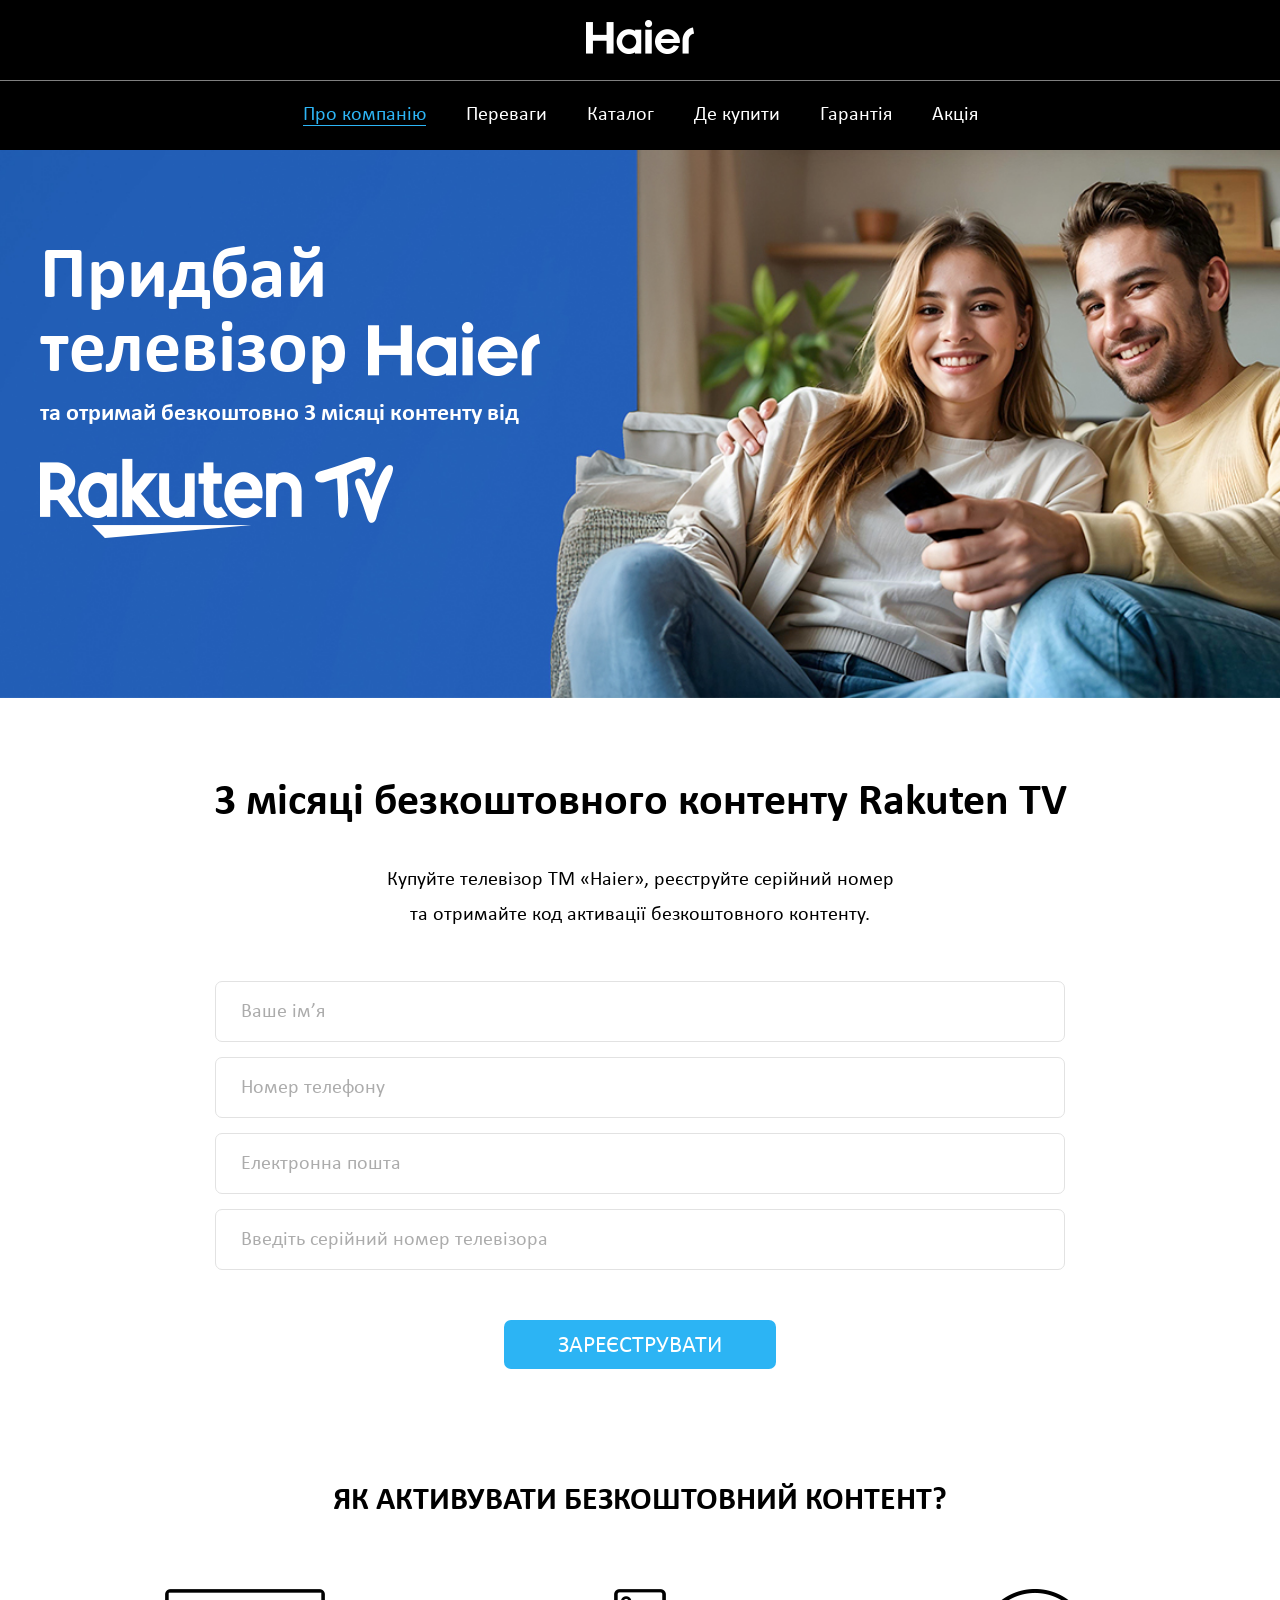
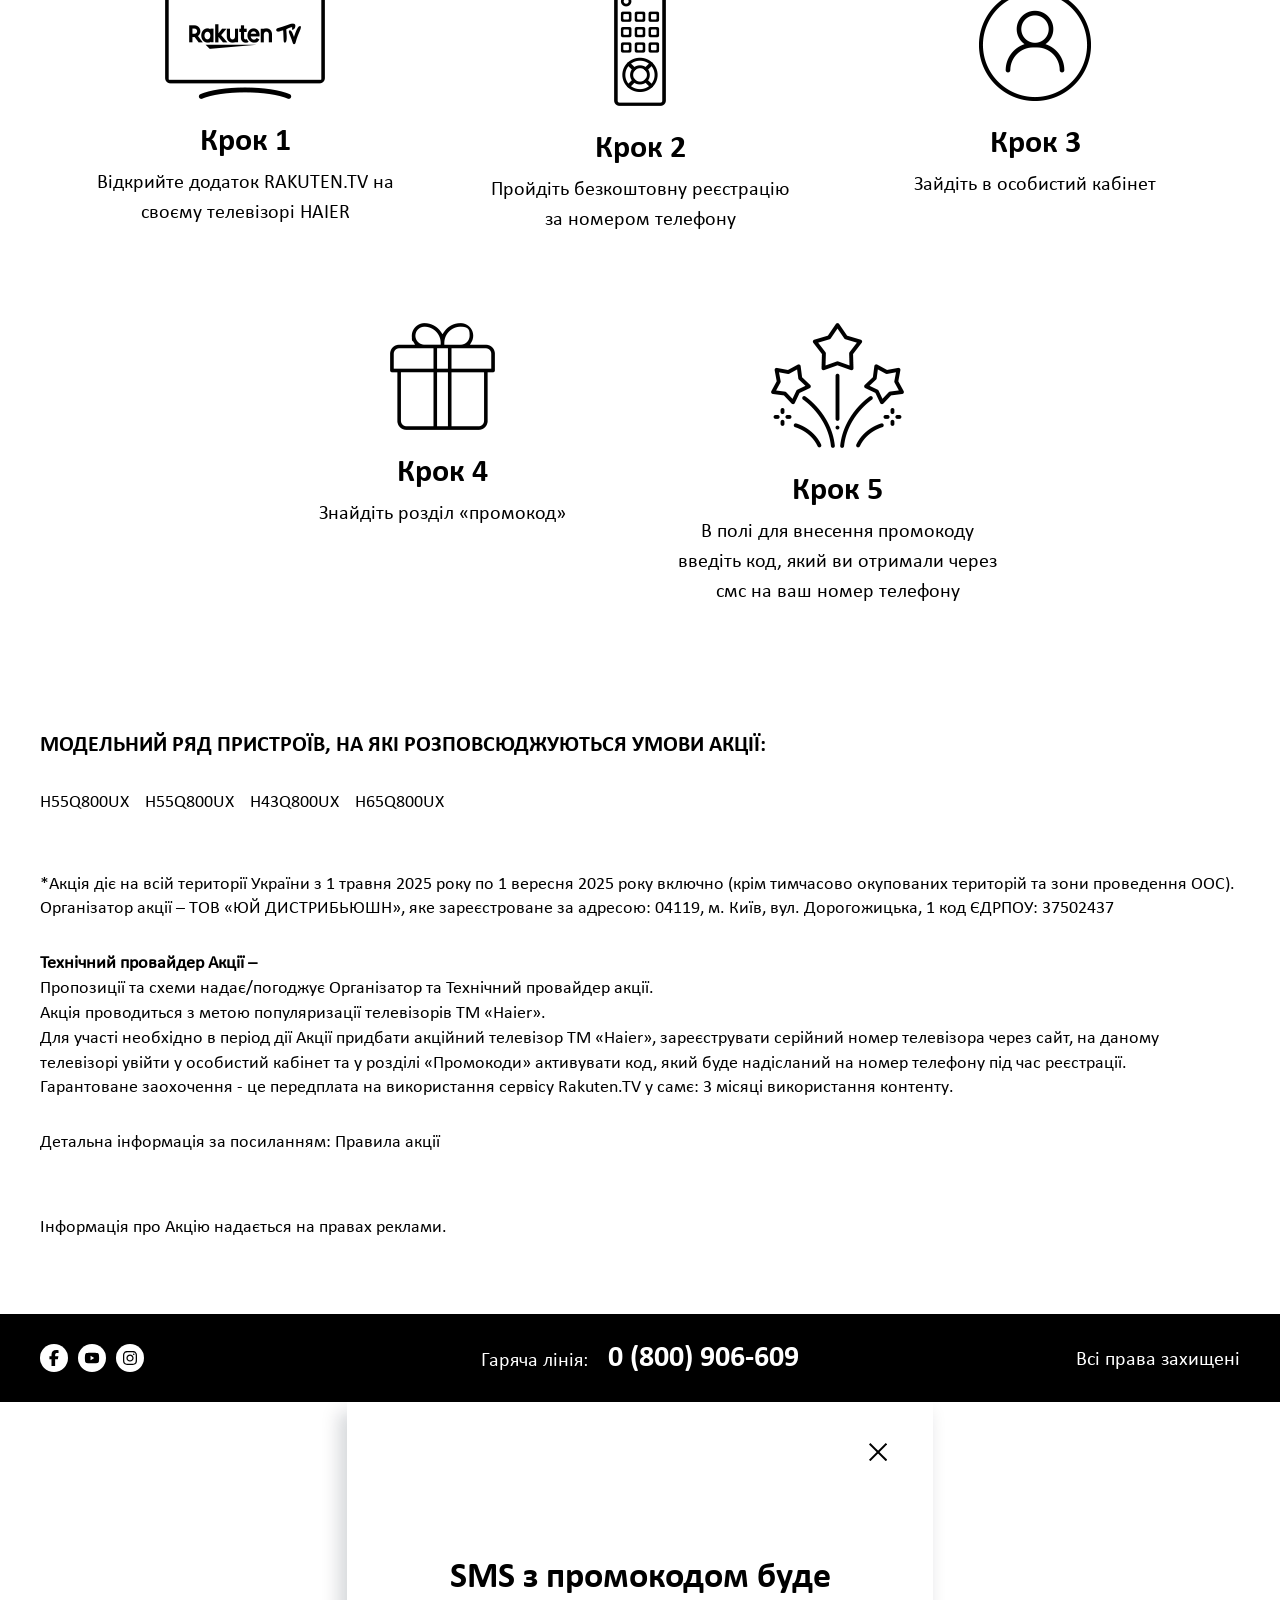
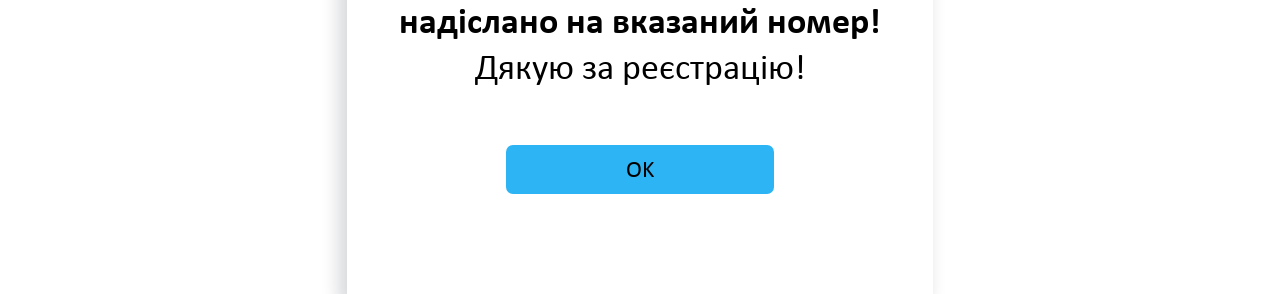
==== commit 0a3f4fcb: "fix hrader liks" ====
--- a/rakuten.html
+++ b/rakuten.html
@@ -11,7 +11,7 @@
     <div class="header__wrapper header__wrapper--visible">
       <div class="container">
         <div class="header__inner header__inner--visible">
-          <a class="header__logo header__logo--top" href="#">
+          <a class="header__logo header__logo--top" href="./rakuten.html">
             <img class="header__logo-img" src="./images/icon/header-logo.svg" alt="bravis logo">
           </a>
           <nav class="menu">
@@ -20,7 +20,7 @@
             </button>
             <ul class="menu__list">
               <li class="menu__item">
-                <a class="menu__link menu__link--active" href="#">
+                <a class="menu__link menu__link--active" href="./index.html">
                   Про компанію
                 </a>
               </li>
--- a/css/style.min.css
+++ b/css/style.min.css
@@ -5,21 +5,21 @@
   font-weight: 300; }
 
 @media -sass-debug-info{filename{font-family:file\:\/\/D\:\/GitHub\/Haier\/scss\/_vars\.scss}line{font-family:\0000321}}
-body, .service__contact-title, .product-tabs__nav-item, .form input::-webkit-input-placeholder, .rakuten-popup__thnk {
+body, .feature__title--left, .service__contact-title, .product-tabs__nav-item, .form input::-webkit-input-placeholder, .rakuten-popup__thnk {
   font-family: 'Calibri';
   font-weight: 400; }
-body, .service__contact-title, .product-tabs__nav-item, .form input:-ms-input-placeholder, .rakuten-popup__thnk {
+body, .feature__title--left, .service__contact-title, .product-tabs__nav-item, .form input:-ms-input-placeholder, .rakuten-popup__thnk {
   font-family: 'Calibri';
   font-weight: 400; }
-body, .service__contact-title, .product-tabs__nav-item, .form input::-ms-input-placeholder, .rakuten-popup__thnk {
+body, .feature__title--left, .service__contact-title, .product-tabs__nav-item, .form input::-ms-input-placeholder, .rakuten-popup__thnk {
   font-family: 'Calibri';
   font-weight: 400; }
-body, .service__contact-title, .product-tabs__nav-item, .form input::placeholder, .rakuten-popup__thnk {
+body, .feature__title--left, .service__contact-title, .product-tabs__nav-item, .form input::placeholder, .rakuten-popup__thnk {
   font-family: 'Calibri';
   font-weight: 400; }
 
 @media -sass-debug-info{filename{font-family:file\:\/\/D\:\/GitHub\/Haier\/scss\/_vars\.scss}line{font-family:\0000325}}
-.about__title, .partner__title, .rakuten-tv__title, .rakuten-tv__text, .service__title, .service__subtitle, .service__decr-tel, .promo__title, .popup__title, .product-tabs__content-title, .table__title, .rakuten__form-title, .rakuten-step__title, .rakuten-step__item-title, .rakuten-info__title, .rakuten-popup__title, .footer__number {
+.about__title, .feature__title, .syncing-slider__thumb-item-title, .hdr__title, .hdr__subtitle, .qled__title, .qled__subtitle, .oled__title, .oled__subtitle, .oled__item-title, .partner__title, .rakuten-tv__title, .rakuten-tv__text, .service__title, .service__subtitle, .service__decr-tel, .promo__title, .popup__title, .product-tabs__content-title, .table__title, .rakuten__form-title, .rakuten-step__title, .rakuten-step__item-title, .rakuten-info__title, .rakuten-popup__title, .footer__number {
   font-family: 'Calibri Bold';
   font-weight: 700; }
 
@@ -136,7 +136,7 @@
 
 @media -sass-debug-info{filename{font-family:file\:\/\/D\:\/GitHub\/Haier\/scss\/_global\.scss}line{font-family:\0000325}}
 .container {
-  max-width: 1240px;
+  max-width: 1280px;
   width: 100%;
   padding: 0 40px;
   margin: 0 auto;
@@ -197,21 +197,26 @@
           flex-wrap: wrap; }
 @media -sass-debug-info{filename{font-family:file\:\/\/D\:\/GitHub\/Haier\/scss\/_header\.scss}line{font-family:\0000331}}
   .header__logo {
-    display: inline-block;
-    visibility: visible;
-    -webkit-transition: all .3s ease;
-    transition: all .3s ease; }
-@media -sass-debug-info{filename{font-family:file\:\/\/D\:\/GitHub\/Haier\/scss\/_header\.scss}line{font-family:\0000336}}
+    opacity: 1;
+    -webkit-transition: opacity 0.5s ease, -webkit-transform 0.5s ease;
+    transition: opacity 0.5s ease, -webkit-transform 0.5s ease;
+    transition: opacity 0.5s ease, transform 0.5s ease;
+    transition: opacity 0.5s ease, transform 0.5s ease, -webkit-transform 0.5s ease; }
+@media -sass-debug-info{filename{font-family:file\:\/\/D\:\/GitHub\/Haier\/scss\/_header\.scss}line{font-family:\0000334}}
     .header__logo--top {
       top: 20px;
       left: 0;
       right: 0;
       position: absolute;
-      margin: 0 auto; }
-@media -sass-debug-info{filename{font-family:file\:\/\/D\:\/GitHub\/Haier\/scss\/_header\.scss}line{font-family:\0000343}}
+      margin: 0 auto;
+      -webkit-transition: opacity 0.5s ease, -webkit-transform 0.5s ease;
+      transition: opacity 0.5s ease, -webkit-transform 0.5s ease;
+      transition: opacity 0.5s ease, transform 0.5s ease;
+      transition: opacity 0.5s ease, transform 0.5s ease, -webkit-transform 0.5s ease; }
+@media -sass-debug-info{filename{font-family:file\:\/\/D\:\/GitHub\/Haier\/scss\/_header\.scss}line{font-family:\0000342}}
     .header__logo--scrolled {
-      visibility: hidden; }
-@media -sass-debug-info{filename{font-family:file\:\/\/D\:\/GitHub\/Haier\/scss\/_header\.scss}line{font-family:\0000347}}
+      opacity: 0; }
+@media -sass-debug-info{filename{font-family:file\:\/\/D\:\/GitHub\/Haier\/scss\/_header\.scss}line{font-family:\0000346}}
     .header__logo img {
       width: 108px;
       height: auto;
@@ -219,10 +224,10 @@
          object-fit: cover;
       margin: 0 auto; }
 
-@media -sass-debug-info{filename{font-family:file\:\/\/D\:\/GitHub\/Haier\/scss\/_header\.scss}line{font-family:\0000356}}
+@media -sass-debug-info{filename{font-family:file\:\/\/D\:\/GitHub\/Haier\/scss\/_header\.scss}line{font-family:\0000355}}
 .menu {
   margin: 0 auto; }
-@media -sass-debug-info{filename{font-family:file\:\/\/D\:\/GitHub\/Haier\/scss\/_header\.scss}line{font-family:\0000358}}
+@media -sass-debug-info{filename{font-family:file\:\/\/D\:\/GitHub\/Haier\/scss\/_header\.scss}line{font-family:\0000357}}
   .menu__btn {
     display: none;
     border: none;
@@ -232,7 +237,7 @@
     background-color: transparent;
     cursor: pointer;
     z-index: 150; }
-@media -sass-debug-info{filename{font-family:file\:\/\/D\:\/GitHub\/Haier\/scss\/_header\.scss}line{font-family:\0000367}}
+@media -sass-debug-info{filename{font-family:file\:\/\/D\:\/GitHub\/Haier\/scss\/_header\.scss}line{font-family:\0000366}}
     .menu__btn::before, .menu__btn::after {
       content: '';
       left: 0;
@@ -242,7 +247,7 @@
       height: 4px;
       border-radius: 10px;
       background-color: #ffffff; }
-@media -sass-debug-info{filename{font-family:file\:\/\/D\:\/GitHub\/Haier\/scss\/_header\.scss}line{font-family:\0000379}}
+@media -sass-debug-info{filename{font-family:file\:\/\/D\:\/GitHub\/Haier\/scss\/_header\.scss}line{font-family:\0000378}}
     .menu__btn::before {
       top: 0;
       -webkit-box-shadow: 0 11px 0 #ffffff;
@@ -251,7 +256,7 @@
       transition: top .3s .15s, -webkit-box-shadow .3s .15s, -webkit-transform .3s;
       transition: box-shadow .3s .15s, top .3s .15s, transform .3s;
       transition: box-shadow .3s .15s, top .3s .15s, transform .3s, -webkit-box-shadow .3s .15s, -webkit-transform .3s; }
-@media -sass-debug-info{filename{font-family:file\:\/\/D\:\/GitHub\/Haier\/scss\/_header\.scss}line{font-family:\0000385}}
+@media -sass-debug-info{filename{font-family:file\:\/\/D\:\/GitHub\/Haier\/scss\/_header\.scss}line{font-family:\0000384}}
     .menu__btn::after {
       bottom: 0;
       -webkit-transition: bottom .3s .15s, -webkit-transform .3s;
@@ -265,10 +270,10 @@
               transform: rotate(45deg);
       -webkit-box-shadow: 0 6px 0 rgba(0, 0, 0, 0);
               box-shadow: 0 6px 0 rgba(0, 0, 0, 0);
-      -webkit-transition: top .3transform .5s .3s .15s, -webkit-box-shadow .15s;
-      transition: top .3transform .5s .3s .15s, -webkit-box-shadow .15s;
-      transition: box-shadow .15s, top .3transform .5s .3s .15s;
-      transition: box-shadow .15s, top .3transform .5s .3s .15s, -webkit-box-shadow .15s; }
+      -webkit-transition: top .3s, -webkit-box-shadow .15s, -webkit-transform .3s .15s;
+      transition: top .3s, -webkit-box-shadow .15s, -webkit-transform .3s .15s;
+      transition: box-shadow .15s, top .3s, transform .3s .15s;
+      transition: box-shadow .15s, top .3s, transform .3s .15s, -webkit-box-shadow .15s, -webkit-transform .3s .15s; }
 @media -sass-debug-info{filename{font-family:file\:\/\/D\:\/GitHub\/Haier\/scss\/_header\.scss}line{font-family:\0000397}}
     .menu__btn--active::after {
       bottom: 11px;
@@ -568,7 +573,7 @@
 @media (max-width: 1340px) {
 @media -sass-debug-info{filename{font-family:file\:\/\/D\:\/GitHub\/Haier\/scss\/_index\.scss}line{font-family:\00003164}}
   .about {
-    background-size: auto; } }
+    background-size: cover; } }
 @media (max-width: 1180px) {
 @media -sass-debug-info{filename{font-family:file\:\/\/D\:\/GitHub\/Haier\/scss\/_index\.scss}line{font-family:\00003171}}
   .about__stats-desc {
@@ -582,37 +587,640 @@
     .about__stats-item dt {
       font-size: 61px; } }
 @media (max-width: 768px) {
-@media -sass-debug-info{filename{font-family:file\:\/\/D\:\/GitHub\/Haier\/scss\/_index\.scss}line{font-family:\00003188}}
+@media -sass-debug-info{filename{font-family:file\:\/\/D\:\/GitHub\/Haier\/scss\/_index\.scss}line{font-family:\00003187}}
   .about {
     background-image: url("../images/content/about-bg-mob.jpg");
     background-size: cover;
     background-position: right center;
     padding: 40px  0 20px; }
-@media -sass-debug-info{filename{font-family:file\:\/\/D\:\/GitHub\/Haier\/scss\/_index\.scss}line{font-family:\00003193}}
+@media -sass-debug-info{filename{font-family:file\:\/\/D\:\/GitHub\/Haier\/scss\/_index\.scss}line{font-family:\00003192}}
     .about__title {
       font-size: 45px;
       margin-bottom: 30px;
       text-align: center; }
-@media -sass-debug-info{filename{font-family:file\:\/\/D\:\/GitHub\/Haier\/scss\/_index\.scss}line{font-family:\00003199}}
+@media -sass-debug-info{filename{font-family:file\:\/\/D\:\/GitHub\/Haier\/scss\/_index\.scss}line{font-family:\00003198}}
     .about__text {
       display: none; }
-@media -sass-debug-info{filename{font-family:file\:\/\/D\:\/GitHub\/Haier\/scss\/_index\.scss}line{font-family:\00003202}}
+@media -sass-debug-info{filename{font-family:file\:\/\/D\:\/GitHub\/Haier\/scss\/_index\.scss}line{font-family:\00003201}}
     .about__stats-desc {
       display: none; }
-@media -sass-debug-info{filename{font-family:file\:\/\/D\:\/GitHub\/Haier\/scss\/_index\.scss}line{font-family:\00003205}}
+@media -sass-debug-info{filename{font-family:file\:\/\/D\:\/GitHub\/Haier\/scss\/_index\.scss}line{font-family:\00003204}}
     .about .about-slider {
       display: block; } }
+/* multibaner */
+@media -sass-debug-info{filename{font-family:file\:\/\/D\:\/GitHub\/Haier\/scss\/_index\.scss}line{font-family:\00003213}}
+.mutibaner__wrapper {
+  position: relative; }
+
+@media -sass-debug-info{filename{font-family:file\:\/\/D\:\/GitHub\/Haier\/scss\/_index\.scss}line{font-family:\00003218}}
+.mutibaner-slider__slide {
+  height: 750px;
+  width: 100%; }
+@media -sass-debug-info{filename{font-family:file\:\/\/D\:\/GitHub\/Haier\/scss\/_index\.scss}line{font-family:\00003222}}
+.mutibaner-slider__pagination {
+  display: -webkit-box;
+  display: -ms-flexbox;
+  display: flex;
+  gap: 15px;
+  position: absolute;
+  bottom: 20px;
+  left: 50%;
+  -webkit-transform: translateX(-50%);
+          transform: translateX(-50%); }
+@media -sass-debug-info{filename{font-family:file\:\/\/D\:\/GitHub\/Haier\/scss\/_index\.scss}line{font-family:\00003231}}
+.mutibaner-slider__bullet {
+  background-color: #9e958b;
+  width: 10px;
+  height: 10px;
+  border-radius: 50%;
+  display: inline-block; }
+@media -sass-debug-info{filename{font-family:file\:\/\/D\:\/GitHub\/Haier\/scss\/_index\.scss}line{font-family:\00003238}}
+  .mutibaner-slider__bullet--active {
+    background-color: #d7cfc2; }
+
+@media -sass-debug-info{filename{font-family:file\:\/\/D\:\/GitHub\/Haier\/scss\/_index\.scss}line{font-family:\00003243}}
+.feature {
+  padding: 70px 0 30px; }
+@media -sass-debug-info{filename{font-family:file\:\/\/D\:\/GitHub\/Haier\/scss\/_index\.scss}line{font-family:\00003245}}
+  .feature__inner {
+    display: -webkit-box;
+    display: -ms-flexbox;
+    display: flex;
+    -webkit-box-pack: justify;
+        -ms-flex-pack: justify;
+            justify-content: space-between; }
+@media -sass-debug-info{filename{font-family:file\:\/\/D\:\/GitHub\/Haier\/scss\/_index\.scss}line{font-family:\00003249}}
+  .feature__left-box {
+    margin-right: 18px;
+    margin-bottom: -30px;
+    max-width: 512px;
+    width: 100%;
+    display: -webkit-box;
+    display: -ms-flexbox;
+    display: flex;
+    -webkit-box-orient: vertical;
+    -webkit-box-direction: normal;
+        -ms-flex-direction: column;
+            flex-direction: column;
+    -webkit-box-pack: end;
+        -ms-flex-pack: end;
+            justify-content: flex-end; }
+@media -sass-debug-info{filename{font-family:file\:\/\/D\:\/GitHub\/Haier\/scss\/_index\.scss}line{font-family:\00003258}}
+  .feature__left-top {
+    width: 320px;
+    text-align: right;
+    margin-bottom: 60px;
+    margin-left: auto; }
+@media -sass-debug-info{filename{font-family:file\:\/\/D\:\/GitHub\/Haier\/scss\/_index\.scss}line{font-family:\00003264}}
+  .feature__title {
+    color: #000000; }
+@media -sass-debug-info{filename{font-family:file\:\/\/D\:\/GitHub\/Haier\/scss\/_index\.scss}line{font-family:\00003267}}
+    .feature__title--top {
+      font-size: 70px;
+      line-height: 1.2; }
+@media -sass-debug-info{filename{font-family:file\:\/\/D\:\/GitHub\/Haier\/scss\/_index\.scss}line{font-family:\00003271}}
+    .feature__title--left {
+      font-size: 40px; }
+@media -sass-debug-info{filename{font-family:file\:\/\/D\:\/GitHub\/Haier\/scss\/_index\.scss}line{font-family:\00003275}}
+    .feature__title--right-bottom {
+      font-size: 46px;
+      line-height: 1; }
+@media -sass-debug-info{filename{font-family:file\:\/\/D\:\/GitHub\/Haier\/scss\/_index\.scss}line{font-family:\00003280}}
+  .feature__text {
+    color: #000000;
+    font-size: 20px; }
+@media -sass-debug-info{filename{font-family:file\:\/\/D\:\/GitHub\/Haier\/scss\/_index\.scss}line{font-family:\00003284}}
+  .feature__img {
+    width: auto;
+    height: auto;
+    -o-object-fit: cover;
+       object-fit: cover; }
+@media -sass-debug-info{filename{font-family:file\:\/\/D\:\/GitHub\/Haier\/scss\/_index\.scss}line{font-family:\00003288}}
+    .feature__img--right-top {
+      width: 100%;
+      height: 337px; }
+@media -sass-debug-info{filename{font-family:file\:\/\/D\:\/GitHub\/Haier\/scss\/_index\.scss}line{font-family:\00003292}}
+    .feature__img__left-img {
+      width: 100%;
+      margin-bottom: 40px; }
+@media -sass-debug-info{filename{font-family:file\:\/\/D\:\/GitHub\/Haier\/scss\/_index\.scss}line{font-family:\00003297}}
+  .feature__right-box {
+    max-width: 670px;
+    width: 100%; }
+@media -sass-debug-info{filename{font-family:file\:\/\/D\:\/GitHub\/Haier\/scss\/_index\.scss}line{font-family:\00003301}}
+  .feature__right-bottom-box {
+    max-width: 320px;
+    width: 100%; }
+@media -sass-debug-info{filename{font-family:file\:\/\/D\:\/GitHub\/Haier\/scss\/_index\.scss}line{font-family:\00003305}}
+  .feature__right-bottom {
+    padding-top: 20px;
+    display: -webkit-box;
+    display: -ms-flexbox;
+    display: flex;
+    -webkit-box-align: end;
+        -ms-flex-align: end;
+            align-items: flex-end;
+    -webkit-box-pack: justify;
+        -ms-flex-pack: justify;
+            justify-content: space-between;
+    gap: 10px; }
+@media -sass-debug-info{filename{font-family:file\:\/\/D\:\/GitHub\/Haier\/scss\/_index\.scss}line{font-family:\00003312}}
+  .feature__left-midle-box {
+    max-width: 370px;
+    width: 100%; }
+
+@media -sass-debug-info{filename{font-family:file\:\/\/D\:\/GitHub\/Haier\/scss\/_index\.scss}line{font-family:\00003317}}
+.syncing {
+  padding: 60px 0 75px; }
+@media -sass-debug-info{filename{font-family:file\:\/\/D\:\/GitHub\/Haier\/scss\/_index\.scss}line{font-family:\00003320}}
+  .syncing__slider {
+    display: -webkit-box;
+    display: -ms-flexbox;
+    display: flex;
+    -webkit-box-pack: justify;
+        -ms-flex-pack: justify;
+            justify-content: space-between; }
+
+@media -sass-debug-info{filename{font-family:file\:\/\/D\:\/GitHub\/Haier\/scss\/_index\.scss}line{font-family:\00003325}}
+.syncing-slider {
+  width: 100%; }
+@media -sass-debug-info{filename{font-family:file\:\/\/D\:\/GitHub\/Haier\/scss\/_index\.scss}line{font-family:\00003327}}
+  .syncing-slider__big {
+    width: 750px;
+    margin-right: 100px; }
+@media -sass-debug-info{filename{font-family:file\:\/\/D\:\/GitHub\/Haier\/scss\/_index\.scss}line{font-family:\00003331}}
+  .syncing-slider__big-item {
+    width: 100%; }
+@media -sass-debug-info{filename{font-family:file\:\/\/D\:\/GitHub\/Haier\/scss\/_index\.scss}line{font-family:\00003334}}
+  .syncing-slider__big-img {
+    width: 100%;
+    height: auto;
+    -o-object-fit: cover;
+       object-fit: cover; }
+@media -sass-debug-info{filename{font-family:file\:\/\/D\:\/GitHub\/Haier\/scss\/_index\.scss}line{font-family:\00003339}}
+  .syncing-slider__thumb-wrapper {
+    text-align: left; }
+@media -sass-debug-info{filename{font-family:file\:\/\/D\:\/GitHub\/Haier\/scss\/_index\.scss}line{font-family:\00003342}}
+  .syncing-slider__thumb {
+    display: -webkit-box;
+    display: -ms-flexbox;
+    display: flex;
+    -webkit-box-orient: vertical;
+    -webkit-box-direction: normal;
+        -ms-flex-direction: column;
+            flex-direction: column;
+    gap: 10px; }
+@media -sass-debug-info{filename{font-family:file\:\/\/D\:\/GitHub\/Haier\/scss\/_index\.scss}line{font-family:\00003347}}
+  .syncing-slider__thumb-img {
+    width: auto;
+    height: auto;
+    -o-object-fit: cover;
+       object-fit: cover; }
+@media -sass-debug-info{filename{font-family:file\:\/\/D\:\/GitHub\/Haier\/scss\/_index\.scss}line{font-family:\00003352}}
+  .syncing-slider__thumb-box {
+    margin-top: 10px;
+    color: #000000; }
+@media -sass-debug-info{filename{font-family:file\:\/\/D\:\/GitHub\/Haier\/scss\/_index\.scss}line{font-family:\00003356}}
+  .syncing-slider__thumb-item-title {
+    font-size: 32px; }
+@media -sass-debug-info{filename{font-family:file\:\/\/D\:\/GitHub\/Haier\/scss\/_index\.scss}line{font-family:\00003360}}
+  .syncing-slider__thumb-item-text {
+    font-size: 18px; }
+@media -sass-debug-info{filename{font-family:file\:\/\/D\:\/GitHub\/Haier\/scss\/_index\.scss}line{font-family:\00003363}}
+  .syncing-slider__pagination {
+    display: none;
+    -webkit-box-align: center;
+        -ms-flex-align: center;
+            align-items: center;
+    gap: 15px;
+    position: absolute;
+    bottom: 0;
+    left: 50%;
+    -webkit-transform: translateX(-50%);
+            transform: translateX(-50%); }
+@media -sass-debug-info{filename{font-family:file\:\/\/D\:\/GitHub\/Haier\/scss\/_index\.scss}line{font-family:\00003372}}
+  .syncing-slider__bullet {
+    width: 10px;
+    height: 10px;
+    border-radius: 50%;
+    background-color: #cbe0f3; }
+@media -sass-debug-info{filename{font-family:file\:\/\/D\:\/GitHub\/Haier\/scss\/_index\.scss}line{font-family:\00003377}}
+    .syncing-slider__bullet--active {
+      background-color: #9dbedd; }
+
+@media -sass-debug-info{filename{font-family:file\:\/\/D\:\/GitHub\/Haier\/scss\/_index\.scss}line{font-family:\00003382}}
+.hdr,
+.qled,
+.oled {
+  height: 100%;
+  background-size: cover;
+  background-position: center center;
+  background-repeat: no-repeat;
+  display: -webkit-box;
+  display: -ms-flexbox;
+  display: flex;
+  -webkit-box-orient: vertical;
+  -webkit-box-direction: normal;
+      -ms-flex-direction: column;
+          flex-direction: column;
+  -webkit-box-pack: end;
+      -ms-flex-pack: end;
+          justify-content: flex-end; }
+
+@media -sass-debug-info{filename{font-family:file\:\/\/D\:\/GitHub\/Haier\/scss\/_index\.scss}line{font-family:\00003393}}
+.hdr {
+  background-image: url("../images/miltibaner/hdr.jpg");
+  padding-bottom: 170px; }
+@media -sass-debug-info{filename{font-family:file\:\/\/D\:\/GitHub\/Haier\/scss\/_index\.scss}line{font-family:\00003396}}
+  .hdr__content {
+    width: 50%;
+    display: -webkit-box;
+    display: -ms-flexbox;
+    display: flex;
+    -webkit-box-orient: vertical;
+    -webkit-box-direction: normal;
+        -ms-flex-direction: column;
+            flex-direction: column; }
+@media -sass-debug-info{filename{font-family:file\:\/\/D\:\/GitHub\/Haier\/scss\/_index\.scss}line{font-family:\00003401}}
+  .hdr__title {
+    font-size: 74px;
+    line-height: 1.2;
+    margin-bottom: 25px; }
+@media -sass-debug-info{filename{font-family:file\:\/\/D\:\/GitHub\/Haier\/scss\/_index\.scss}line{font-family:\00003407}}
+  .hdr__subtitle {
+    font-size: 24px;
+    line-height: 1.2;
+    margin-bottom: 30px; }
+@media -sass-debug-info{filename{font-family:file\:\/\/D\:\/GitHub\/Haier\/scss\/_index\.scss}line{font-family:\00003413}}
+  .hdr__text {
+    font-size: 18px;
+    line-height: 1.38; }
+
+@media -sass-debug-info{filename{font-family:file\:\/\/D\:\/GitHub\/Haier\/scss\/_index\.scss}line{font-family:\00003418}}
+.qled {
+  background-image: url("../images/miltibaner/qled.jpg");
+  padding-bottom: 70px; }
+@media -sass-debug-info{filename{font-family:file\:\/\/D\:\/GitHub\/Haier\/scss\/_index\.scss}line{font-family:\00003421}}
+  .qled__content {
+    max-width: 475px;
+    display: -webkit-box;
+    display: -ms-flexbox;
+    display: flex;
+    -webkit-box-orient: vertical;
+    -webkit-box-direction: normal;
+        -ms-flex-direction: column;
+            flex-direction: column; }
+@media -sass-debug-info{filename{font-family:file\:\/\/D\:\/GitHub\/Haier\/scss\/_index\.scss}line{font-family:\00003426}}
+  .qled__title {
+    font-size: 74px;
+    line-height: 1.2;
+    margin-bottom: 10px; }
+@media -sass-debug-info{filename{font-family:file\:\/\/D\:\/GitHub\/Haier\/scss\/_index\.scss}line{font-family:\00003432}}
+  .qled__subtitle {
+    font-size: 24px;
+    line-height: 1.2;
+    margin-bottom: 30px; }
+@media -sass-debug-info{filename{font-family:file\:\/\/D\:\/GitHub\/Haier\/scss\/_index\.scss}line{font-family:\00003438}}
+  .qled__text {
+    font-size: 18px;
+    line-height: 1.38; }
+
+@media -sass-debug-info{filename{font-family:file\:\/\/D\:\/GitHub\/Haier\/scss\/_index\.scss}line{font-family:\00003443}}
+.oled {
+  background-image: url("../images/miltibaner/oled.jpg");
+  padding-bottom: 60px; }
+@media -sass-debug-info{filename{font-family:file\:\/\/D\:\/GitHub\/Haier\/scss\/_index\.scss}line{font-family:\00003446}}
+  .oled__content {
+    display: -webkit-box;
+    display: -ms-flexbox;
+    display: flex;
+    -webkit-box-orient: vertical;
+    -webkit-box-direction: normal;
+        -ms-flex-direction: column;
+            flex-direction: column; }
+@media -sass-debug-info{filename{font-family:file\:\/\/D\:\/GitHub\/Haier\/scss\/_index\.scss}line{font-family:\00003450}}
+  .oled__content-box {
+    max-width: 510px;
+    width: 100%;
+    margin-bottom: 150px; }
+@media -sass-debug-info{filename{font-family:file\:\/\/D\:\/GitHub\/Haier\/scss\/_index\.scss}line{font-family:\00003455}}
+  .oled__title {
+    font-size: 74px;
+    line-height: 1.2;
+    margin-bottom: 25px; }
+@media -sass-debug-info{filename{font-family:file\:\/\/D\:\/GitHub\/Haier\/scss\/_index\.scss}line{font-family:\00003461}}
+  .oled__subtitle {
+    font-size: 24px;
+    line-height: 1.2;
+    margin-bottom: 30px; }
+@media -sass-debug-info{filename{font-family:file\:\/\/D\:\/GitHub\/Haier\/scss\/_index\.scss}line{font-family:\00003467}}
+  .oled__text {
+    font-size: 18px;
+    line-height: 1.38; }
+@media -sass-debug-info{filename{font-family:file\:\/\/D\:\/GitHub\/Haier\/scss\/_index\.scss}line{font-family:\00003471}}
+  .oled__list {
+    display: -webkit-box;
+    display: -ms-flexbox;
+    display: flex; }
+@media -sass-debug-info{filename{font-family:file\:\/\/D\:\/GitHub\/Haier\/scss\/_index\.scss}line{font-family:\00003474}}
+  .oled__item {
+    width: 300px;
+    text-align: center;
+    padding: 0 40px;
+    position: relative; }
+@media -sass-debug-info{filename{font-family:file\:\/\/D\:\/GitHub\/Haier\/scss\/_index\.scss}line{font-family:\00003479}}
+    .oled__item::after {
+      position: absolute;
+      content: '';
+      width: 1px;
+      height: 70px;
+      top: 5px;
+      right: 0;
+      background-color: #ffffff; }
+@media -sass-debug-info{filename{font-family:file\:\/\/D\:\/GitHub\/Haier\/scss\/_index\.scss}line{font-family:\00003488}}
+    .oled__item:first-child {
+      padding-left: 0; }
+@media -sass-debug-info{filename{font-family:file\:\/\/D\:\/GitHub\/Haier\/scss\/_index\.scss}line{font-family:\00003491}}
+    .oled__item:last-child {
+      padding: 0 50px; }
+@media -sass-debug-info{filename{font-family:file\:\/\/D\:\/GitHub\/Haier\/scss\/_index\.scss}line{font-family:\00003495}}
+  .oled__item-title {
+    font-size: 22px;
+    line-height: 1;
+    margin-bottom: 10px; }
+@media -sass-debug-info{filename{font-family:file\:\/\/D\:\/GitHub\/Haier\/scss\/_index\.scss}line{font-family:\00003501}}
+  .oled__item-text {
+    font-size: 18px; }
+
+@media (max-width: 1180px) {
+@media -sass-debug-info{filename{font-family:file\:\/\/D\:\/GitHub\/Haier\/scss\/_index\.scss}line{font-family:\00003507}}
+  .feature__left-box {
+    margin-bottom: 0; }
+@media -sass-debug-info{filename{font-family:file\:\/\/D\:\/GitHub\/Haier\/scss\/_index\.scss}line{font-family:\00003511}}
+  .feature__title--right-bottom {
+    font-size: 32px; }
+
+@media -sass-debug-info{filename{font-family:file\:\/\/D\:\/GitHub\/Haier\/scss\/_index\.scss}line{font-family:\00003516}}
+  .syncing {
+    padding-top: 30px; }
+
+@media -sass-debug-info{filename{font-family:file\:\/\/D\:\/GitHub\/Haier\/scss\/_index\.scss}line{font-family:\00003519}}
+  .syncing-slider {
+    -webkit-box-orient: vertical;
+    -webkit-box-direction: normal;
+        -ms-flex-direction: column;
+            flex-direction: column;
+    -webkit-box-align: center;
+        -ms-flex-align: center;
+            align-items: center;
+    width: 100%; }
+@media -sass-debug-info{filename{font-family:file\:\/\/D\:\/GitHub\/Haier\/scss\/_index\.scss}line{font-family:\00003523}}
+    .syncing-slider__big {
+      margin: 0 0 10px 0; }
+@media -sass-debug-info{filename{font-family:file\:\/\/D\:\/GitHub\/Haier\/scss\/_index\.scss}line{font-family:\00003526}}
+    .syncing-slider__big-img {
+      width: 80%;
+      margin: 0 auto; }
+@media -sass-debug-info{filename{font-family:file\:\/\/D\:\/GitHub\/Haier\/scss\/_index\.scss}line{font-family:\00003530}}
+    .syncing-slider__thumb {
+      -webkit-box-orient: horizontal;
+      -webkit-box-direction: normal;
+          -ms-flex-direction: row;
+              flex-direction: row; }
+@media -sass-debug-info{filename{font-family:file\:\/\/D\:\/GitHub\/Haier\/scss\/_index\.scss}line{font-family:\00003533}}
+    .syncing-slider__thumb-wrapper {
+      text-align: center; }
+@media -sass-debug-info{filename{font-family:file\:\/\/D\:\/GitHub\/Haier\/scss\/_index\.scss}line{font-family:\00003536}}
+    .syncing-slider__thumb-img {
+      margin: 0 auto;
+      width: 80%; } }
+@media (max-width: 1080px) {
+@media -sass-debug-info{filename{font-family:file\:\/\/D\:\/GitHub\/Haier\/scss\/_index\.scss}line{font-family:\00003544}}
+  .feature__img--right-top {
+    height: auto; }
+@media -sass-debug-info{filename{font-family:file\:\/\/D\:\/GitHub\/Haier\/scss\/_index\.scss}line{font-family:\00003547}}
+  .feature__left-box {
+    -webkit-box-pack: center;
+        -ms-flex-pack: center;
+            justify-content: center; }
+@media -sass-debug-info{filename{font-family:file\:\/\/D\:\/GitHub\/Haier\/scss\/_index\.scss}line{font-family:\00003550}}
+  .feature__right-bottom {
+    display: block; }
+@media -sass-debug-info{filename{font-family:file\:\/\/D\:\/GitHub\/Haier\/scss\/_index\.scss}line{font-family:\00003553}}
+  .feature__right-bottom-box {
+    padding-top: 20px;
+    max-width: 100%; } }
+@media (max-width: 840px) {
+@media -sass-debug-info{filename{font-family:file\:\/\/D\:\/GitHub\/Haier\/scss\/_index\.scss}line{font-family:\00003561}}
+  .oled__item {
+    width: 250px;
+    padding: 0 20px; }
+@media -sass-debug-info{filename{font-family:file\:\/\/D\:\/GitHub\/Haier\/scss\/_index\.scss}line{font-family:\00003564}}
+    .oled__item:last-child {
+      padding: 0 20px; } }
+@media (max-width: 768px) {
+@media -sass-debug-info{filename{font-family:file\:\/\/D\:\/GitHub\/Haier\/scss\/_index\.scss}line{font-family:\00003572}}
+  .mutibaner-slider__slide {
+    height: 670px; }
+
+@media -sass-debug-info{filename{font-family:file\:\/\/D\:\/GitHub\/Haier\/scss\/_index\.scss}line{font-family:\00003576}}
+  .feature {
+    padding: 0 0 60px;
+    background-image: url("../images/miltibaner/future-bg-mob.jpg");
+    height: 100%;
+    background-size: cover;
+    background-position: center top;
+    background-repeat: no-repeat;
+    display: -webkit-box;
+    display: -ms-flexbox;
+    display: flex;
+    -webkit-box-orient: vertical;
+    -webkit-box-direction: normal;
+        -ms-flex-direction: column;
+            flex-direction: column;
+    -webkit-box-pack: end;
+        -ms-flex-pack: end;
+            justify-content: flex-end; }
+@media -sass-debug-info{filename{font-family:file\:\/\/D\:\/GitHub\/Haier\/scss\/_index\.scss}line{font-family:\00003586}}
+    .feature__inner {
+      height: 100%;
+      -webkit-box-orient: vertical;
+      -webkit-box-direction: normal;
+          -ms-flex-direction: column;
+              flex-direction: column; }
+@media -sass-debug-info{filename{font-family:file\:\/\/D\:\/GitHub\/Haier\/scss\/_index\.scss}line{font-family:\00003590}}
+    .feature__left-box {
+      margin-right: 0;
+      margin-bottom: 30px; }
+@media -sass-debug-info{filename{font-family:file\:\/\/D\:\/GitHub\/Haier\/scss\/_index\.scss}line{font-family:\00003594}}
+    .feature__right-bottom {
+      padding-top: 0; }
+@media -sass-debug-info{filename{font-family:file\:\/\/D\:\/GitHub\/Haier\/scss\/_index\.scss}line{font-family:\00003597}}
+    .feature__right-bottom-box {
+      padding-top: 0; }
+@media -sass-debug-info{filename{font-family:file\:\/\/D\:\/GitHub\/Haier\/scss\/_index\.scss}line{font-family:\00003601}}
+    .feature__left-top {
+      margin: 0 0 30px 0;
+      text-align: left;
+      width: 100%; }
+@media -sass-debug-info{filename{font-family:file\:\/\/D\:\/GitHub\/Haier\/scss\/_index\.scss}line{font-family:\00003606}}
+    .feature__img {
+      display: none; }
+@media -sass-debug-info{filename{font-family:file\:\/\/D\:\/GitHub\/Haier\/scss\/_index\.scss}line{font-family:\00003609}}
+    .feature__title {
+      font-size: 32px !important;
+      margin-bottom: 5px; }
+@media -sass-debug-info{filename{font-family:file\:\/\/D\:\/GitHub\/Haier\/scss\/_index\.scss}line{font-family:\00003613}}
+    .feature__text {
+      font-size: 16px !important; }
+
+@media -sass-debug-info{filename{font-family:file\:\/\/D\:\/GitHub\/Haier\/scss\/_index\.scss}line{font-family:\00003618}}
+  .hdr {
+    background-image: url("../images/miltibaner/hdr-mob.jpg");
+    background-position: center top;
+    padding-bottom: 105px; }
+@media -sass-debug-info{filename{font-family:file\:\/\/D\:\/GitHub\/Haier\/scss\/_index\.scss}line{font-family:\00003622}}
+    .hdr__content {
+      max-width: 350px;
+      width: 100%; }
+@media -sass-debug-info{filename{font-family:file\:\/\/D\:\/GitHub\/Haier\/scss\/_index\.scss}line{font-family:\00003626}}
+    .hdr__title {
+      font-size: 45px;
+      margin-bottom: 20px; }
+@media -sass-debug-info{filename{font-family:file\:\/\/D\:\/GitHub\/Haier\/scss\/_index\.scss}line{font-family:\00003630}}
+    .hdr__subtitle {
+      margin-bottom: 20px;
+      font-size: 22px; }
+@media -sass-debug-info{filename{font-family:file\:\/\/D\:\/GitHub\/Haier\/scss\/_index\.scss}line{font-family:\00003634}}
+    .hdr__text {
+      font-weight: 300;
+      font-size: 20px; }
+
+@media -sass-debug-info{filename{font-family:file\:\/\/D\:\/GitHub\/Haier\/scss\/_index\.scss}line{font-family:\00003639}}
+  .qled {
+    background-image: url("../images/miltibaner/qled-mob.jpg");
+    background-position: center top;
+    padding-bottom: 85px; }
+@media -sass-debug-info{filename{font-family:file\:\/\/D\:\/GitHub\/Haier\/scss\/_index\.scss}line{font-family:\00003643}}
+    .qled__title {
+      font-size: 45px;
+      margin-bottom: 15px; }
+@media -sass-debug-info{filename{font-family:file\:\/\/D\:\/GitHub\/Haier\/scss\/_index\.scss}line{font-family:\00003647}}
+    .qled__subtitle {
+      margin-bottom: 20px;
+      font-size: 22px; }
+@media -sass-debug-info{filename{font-family:file\:\/\/D\:\/GitHub\/Haier\/scss\/_index\.scss}line{font-family:\00003651}}
+    .qled__text {
+      font-weight: 300;
+      font-size: 20px; }
+
+@media -sass-debug-info{filename{font-family:file\:\/\/D\:\/GitHub\/Haier\/scss\/_index\.scss}line{font-family:\00003656}}
+  .syncing {
+    background-image: url("../images/miltibaner/syncing-mob.jpg");
+    height: 100%;
+    background-size: cover;
+    background-position: center top;
+    background-repeat: no-repeat;
+    display: -webkit-box;
+    display: -ms-flexbox;
+    display: flex;
+    -webkit-box-orient: vertical;
+    -webkit-box-direction: normal;
+        -ms-flex-direction: column;
+            flex-direction: column;
+    -webkit-box-pack: end;
+        -ms-flex-pack: end;
+            justify-content: flex-end;
+    padding-bottom: 40px;
+    padding-top: 0; }
+
+@media -sass-debug-info{filename{font-family:file\:\/\/D\:\/GitHub\/Haier\/scss\/_index\.scss}line{font-family:\00003668}}
+  .syncing-slider {
+    display: block; }
+@media -sass-debug-info{filename{font-family:file\:\/\/D\:\/GitHub\/Haier\/scss\/_index\.scss}line{font-family:\00003670}}
+    .syncing-slider__big {
+      display: none; }
+@media -sass-debug-info{filename{font-family:file\:\/\/D\:\/GitHub\/Haier\/scss\/_index\.scss}line{font-family:\00003673}}
+    .syncing-slider__thumb {
+      display: block; }
+@media -sass-debug-info{filename{font-family:file\:\/\/D\:\/GitHub\/Haier\/scss\/_index\.scss}line{font-family:\00003676}}
+    .syncing-slider__thumb-wrapper {
+      text-align: left; }
+@media -sass-debug-info{filename{font-family:file\:\/\/D\:\/GitHub\/Haier\/scss\/_index\.scss}line{font-family:\00003679}}
+    .syncing-slider__thumb-box {
+      margin-top: 0; }
+@media -sass-debug-info{filename{font-family:file\:\/\/D\:\/GitHub\/Haier\/scss\/_index\.scss}line{font-family:\00003682}}
+    .syncing-slider__thumb-img {
+      display: none; }
+@media -sass-debug-info{filename{font-family:file\:\/\/D\:\/GitHub\/Haier\/scss\/_index\.scss}line{font-family:\00003685}}
+    .syncing-slider__thumb-item-title {
+      font-size: 28px; }
+@media -sass-debug-info{filename{font-family:file\:\/\/D\:\/GitHub\/Haier\/scss\/_index\.scss}line{font-family:\00003689}}
+    .syncing-slider__thumb-item-text {
+      font-size: 16px; }
+
+@media -sass-debug-info{filename{font-family:file\:\/\/D\:\/GitHub\/Haier\/scss\/_index\.scss}line{font-family:\00003693}}
+  .oled {
+    background-image: url("../images/miltibaner/oled-mob.jpg");
+    background-position: center top;
+    padding-bottom: 60px; }
+@media -sass-debug-info{filename{font-family:file\:\/\/D\:\/GitHub\/Haier\/scss\/_index\.scss}line{font-family:\00003697}}
+    .oled__content-box {
+      margin-bottom: 0; }
+@media -sass-debug-info{filename{font-family:file\:\/\/D\:\/GitHub\/Haier\/scss\/_index\.scss}line{font-family:\00003700}}
+    .oled__title {
+      font-size: 45px;
+      margin-bottom: 10px; }
+@media -sass-debug-info{filename{font-family:file\:\/\/D\:\/GitHub\/Haier\/scss\/_index\.scss}line{font-family:\00003704}}
+    .oled__subtitle {
+      margin-bottom: 20px;
+      font-size: 22px; }
+@media -sass-debug-info{filename{font-family:file\:\/\/D\:\/GitHub\/Haier\/scss\/_index\.scss}line{font-family:\00003708}}
+    .oled__text {
+      font-weight: 300;
+      font-size: 20px; }
+@media -sass-debug-info{filename{font-family:file\:\/\/D\:\/GitHub\/Haier\/scss\/_index\.scss}line{font-family:\00003712}}
+    .oled__list {
+      display: none; } }
+@media (max-width: 548px) {
+@media -sass-debug-info{filename{font-family:file\:\/\/D\:\/GitHub\/Haier\/scss\/_index\.scss}line{font-family:\00003718}}
+  .feature,
+  .syncing {
+    padding-bottom: 80px;
+    background-position: center center; }
+
+@media -sass-debug-info{filename{font-family:file\:\/\/D\:\/GitHub\/Haier\/scss\/_index\.scss}line{font-family:\00003723}}
+  .hdr,
+  .qled,
+  .oled {
+    background-position: center center; }
+
+@media -sass-debug-info{filename{font-family:file\:\/\/D\:\/GitHub\/Haier\/scss\/_index\.scss}line{font-family:\00003728}}
+  .oled {
+    padding-bottom: 80px; }
+
+@media -sass-debug-info{filename{font-family:file\:\/\/D\:\/GitHub\/Haier\/scss\/_index\.scss}line{font-family:\00003732}}
+  .syncing-slider__thumb-item-title {
+    font-size: 32px;
+    margin-bottom: 10px; }
+@media -sass-debug-info{filename{font-family:file\:\/\/D\:\/GitHub\/Haier\/scss\/_index\.scss}line{font-family:\00003736}}
+  .syncing-slider__thumb-box {
+    margin-bottom: 25px; } }
+@media (max-width: 478px) {
+@media -sass-debug-info{filename{font-family:file\:\/\/D\:\/GitHub\/Haier\/scss\/_index\.scss}line{font-family:\00003743}}
+  .feature__title {
+    font-size: 26px !important; } }
 /* partner */
-@media -sass-debug-info{filename{font-family:file\:\/\/D\:\/GitHub\/Haier\/scss\/_index\.scss}line{font-family:\00003213}}
+@media -sass-debug-info{filename{font-family:file\:\/\/D\:\/GitHub\/Haier\/scss\/_index\.scss}line{font-family:\00003749}}
 .partner {
   padding: 130px 0 175px; }
-@media -sass-debug-info{filename{font-family:file\:\/\/D\:\/GitHub\/Haier\/scss\/_index\.scss}line{font-family:\00003215}}
+@media -sass-debug-info{filename{font-family:file\:\/\/D\:\/GitHub\/Haier\/scss\/_index\.scss}line{font-family:\00003751}}
   .partner__title {
     font-size: 75px;
     color: #000000;
     margin-bottom: 100px;
     text-align: center; }
-@media -sass-debug-info{filename{font-family:file\:\/\/D\:\/GitHub\/Haier\/scss\/_index\.scss}line{font-family:\00003223}}
+@media -sass-debug-info{filename{font-family:file\:\/\/D\:\/GitHub\/Haier\/scss\/_index\.scss}line{font-family:\00003759}}
   .partner__inner {
     display: -webkit-box;
     display: -ms-flexbox;
@@ -620,7 +1228,7 @@
     -ms-flex-wrap: wrap;
         flex-wrap: wrap;
     gap: 50px 0px; }
-@media -sass-debug-info{filename{font-family:file\:\/\/D\:\/GitHub\/Haier\/scss\/_index\.scss}line{font-family:\00003228}}
+@media -sass-debug-info{filename{font-family:file\:\/\/D\:\/GitHub\/Haier\/scss\/_index\.scss}line{font-family:\00003764}}
   .partner__link {
     -webkit-box-flex: 33%;
         -ms-flex: 33%;
@@ -634,7 +1242,7 @@
     -webkit-box-align: center;
         -ms-flex-align: center;
             align-items: center; }
-@media -sass-debug-info{filename{font-family:file\:\/\/D\:\/GitHub\/Haier\/scss\/_index\.scss}line{font-family:\00003233}}
+@media -sass-debug-info{filename{font-family:file\:\/\/D\:\/GitHub\/Haier\/scss\/_index\.scss}line{font-family:\00003769}}
     .partner__link:nth-child(-n+4) {
       -webkit-box-flex: 20%;
           -ms-flex: 20%;
@@ -645,29 +1253,29 @@
       -webkit-box-pack: center;
           -ms-flex-pack: center;
               justify-content: center; }
-@media -sass-debug-info{filename{font-family:file\:\/\/D\:\/GitHub\/Haier\/scss\/_index\.scss}line{font-family:\00003239}}
+@media -sass-debug-info{filename{font-family:file\:\/\/D\:\/GitHub\/Haier\/scss\/_index\.scss}line{font-family:\00003775}}
     .partner__link:nth-child(1) {
       -webkit-box-pack: start;
           -ms-flex-pack: start;
               justify-content: flex-start; }
-@media -sass-debug-info{filename{font-family:file\:\/\/D\:\/GitHub\/Haier\/scss\/_index\.scss}line{font-family:\00003242}}
+@media -sass-debug-info{filename{font-family:file\:\/\/D\:\/GitHub\/Haier\/scss\/_index\.scss}line{font-family:\00003778}}
     .partner__link:nth-child(3) {
       -webkit-box-pack: end;
           -ms-flex-pack: end;
               justify-content: flex-end; }
-@media -sass-debug-info{filename{font-family:file\:\/\/D\:\/GitHub\/Haier\/scss\/_index\.scss}line{font-family:\00003245}}
+@media -sass-debug-info{filename{font-family:file\:\/\/D\:\/GitHub\/Haier\/scss\/_index\.scss}line{font-family:\00003781}}
     .partner__link:nth-child(4) {
       -webkit-box-pack: end;
           -ms-flex-pack: end;
               justify-content: flex-end; }
 
 @media (max-width: 768px) {
-@media -sass-debug-info{filename{font-family:file\:\/\/D\:\/GitHub\/Haier\/scss\/_index\.scss}line{font-family:\00003253}}
+@media -sass-debug-info{filename{font-family:file\:\/\/D\:\/GitHub\/Haier\/scss\/_index\.scss}line{font-family:\00003789}}
   .partner__link {
     -webkit-box-flex: 0;
         -ms-flex: 0;
             flex: 0; }
-@media -sass-debug-info{filename{font-family:file\:\/\/D\:\/GitHub\/Haier\/scss\/_index\.scss}line{font-family:\00003255}}
+@media -sass-debug-info{filename{font-family:file\:\/\/D\:\/GitHub\/Haier\/scss\/_index\.scss}line{font-family:\00003791}}
     .partner__link:nth-child(1) {
       -webkit-box-ordinal-group: 6;
           -ms-flex-order: 5;
@@ -678,10 +1286,10 @@
       -webkit-box-flex: 50%;
           -ms-flex: 50%;
               flex: 50%; }
-@media -sass-debug-info{filename{font-family:file\:\/\/D\:\/GitHub\/Haier\/scss\/_index\.scss}line{font-family:\00003259}}
+@media -sass-debug-info{filename{font-family:file\:\/\/D\:\/GitHub\/Haier\/scss\/_index\.scss}line{font-family:\00003795}}
       .partner__link:nth-child(1) img {
         width: 140px; }
-@media -sass-debug-info{filename{font-family:file\:\/\/D\:\/GitHub\/Haier\/scss\/_index\.scss}line{font-family:\00003263}}
+@media -sass-debug-info{filename{font-family:file\:\/\/D\:\/GitHub\/Haier\/scss\/_index\.scss}line{font-family:\00003799}}
     .partner__link:nth-child(2) {
       -webkit-box-ordinal-group: 3;
           -ms-flex-order: 2;
@@ -692,10 +1300,10 @@
       -webkit-box-flex: 50%;
           -ms-flex: 50%;
               flex: 50%; }
-@media -sass-debug-info{filename{font-family:file\:\/\/D\:\/GitHub\/Haier\/scss\/_index\.scss}line{font-family:\00003267}}
+@media -sass-debug-info{filename{font-family:file\:\/\/D\:\/GitHub\/Haier\/scss\/_index\.scss}line{font-family:\00003803}}
       .partner__link:nth-child(2) img {
         width: 116px; }
-@media -sass-debug-info{filename{font-family:file\:\/\/D\:\/GitHub\/Haier\/scss\/_index\.scss}line{font-family:\00003272}}
+@media -sass-debug-info{filename{font-family:file\:\/\/D\:\/GitHub\/Haier\/scss\/_index\.scss}line{font-family:\00003808}}
     .partner__link:nth-child(3) {
       -webkit-box-ordinal-group: 5;
           -ms-flex-order: 4;
@@ -706,10 +1314,10 @@
       -webkit-box-flex: 50%;
           -ms-flex: 50%;
               flex: 50%; }
-@media -sass-debug-info{filename{font-family:file\:\/\/D\:\/GitHub\/Haier\/scss\/_index\.scss}line{font-family:\00003276}}
+@media -sass-debug-info{filename{font-family:file\:\/\/D\:\/GitHub\/Haier\/scss\/_index\.scss}line{font-family:\00003812}}
       .partner__link:nth-child(3) img {
         width: 144px; }
-@media -sass-debug-info{filename{font-family:file\:\/\/D\:\/GitHub\/Haier\/scss\/_index\.scss}line{font-family:\00003280}}
+@media -sass-debug-info{filename{font-family:file\:\/\/D\:\/GitHub\/Haier\/scss\/_index\.scss}line{font-family:\00003816}}
     .partner__link:nth-child(4) {
       -webkit-box-ordinal-group: 3;
           -ms-flex-order: 2;
@@ -720,10 +1328,10 @@
       -webkit-box-flex: 30%;
           -ms-flex: 30%;
               flex: 30%; }
-@media -sass-debug-info{filename{font-family:file\:\/\/D\:\/GitHub\/Haier\/scss\/_index\.scss}line{font-family:\00003284}}
+@media -sass-debug-info{filename{font-family:file\:\/\/D\:\/GitHub\/Haier\/scss\/_index\.scss}line{font-family:\00003820}}
       .partner__link:nth-child(4) img {
         width: 134px; }
-@media -sass-debug-info{filename{font-family:file\:\/\/D\:\/GitHub\/Haier\/scss\/_index\.scss}line{font-family:\00003288}}
+@media -sass-debug-info{filename{font-family:file\:\/\/D\:\/GitHub\/Haier\/scss\/_index\.scss}line{font-family:\00003824}}
     .partner__link:nth-child(5) {
       -webkit-box-ordinal-group: 4;
           -ms-flex-order: 3;
@@ -734,10 +1342,10 @@
       -webkit-box-flex: 30%;
           -ms-flex: 30%;
               flex: 30%; }
-@media -sass-debug-info{filename{font-family:file\:\/\/D\:\/GitHub\/Haier\/scss\/_index\.scss}line{font-family:\00003292}}
+@media -sass-debug-info{filename{font-family:file\:\/\/D\:\/GitHub\/Haier\/scss\/_index\.scss}line{font-family:\00003828}}
       .partner__link:nth-child(5) img {
         width: 107px; }
-@media -sass-debug-info{filename{font-family:file\:\/\/D\:\/GitHub\/Haier\/scss\/_index\.scss}line{font-family:\00003296}}
+@media -sass-debug-info{filename{font-family:file\:\/\/D\:\/GitHub\/Haier\/scss\/_index\.scss}line{font-family:\00003832}}
     .partner__link:nth-child(7) {
       -webkit-box-ordinal-group: 3;
           -ms-flex-order: 2;
@@ -748,10 +1356,10 @@
       -webkit-box-flex: 15%;
           -ms-flex: 15%;
               flex: 15%; }
-@media -sass-debug-info{filename{font-family:file\:\/\/D\:\/GitHub\/Haier\/scss\/_index\.scss}line{font-family:\00003300}}
+@media -sass-debug-info{filename{font-family:file\:\/\/D\:\/GitHub\/Haier\/scss\/_index\.scss}line{font-family:\00003836}}
       .partner__link:nth-child(7) img {
         width: 65px; }
-@media -sass-debug-info{filename{font-family:file\:\/\/D\:\/GitHub\/Haier\/scss\/_index\.scss}line{font-family:\00003304}}
+@media -sass-debug-info{filename{font-family:file\:\/\/D\:\/GitHub\/Haier\/scss\/_index\.scss}line{font-family:\00003840}}
     .partner__link:nth-child(6) {
       -webkit-box-ordinal-group: 2;
           -ms-flex-order: 1;
@@ -763,24 +1371,24 @@
           -ms-flex: 50%;
               flex: 50%; } }
 /* rakuten-tv*/
-@media -sass-debug-info{filename{font-family:file\:\/\/D\:\/GitHub\/Haier\/scss\/_index\.scss}line{font-family:\00003315}}
+@media -sass-debug-info{filename{font-family:file\:\/\/D\:\/GitHub\/Haier\/scss\/_index\.scss}line{font-family:\00003851}}
 .rakuten-tv {
   padding: 80px 0;
   background-image: url("../images/content/haier-rak-bg.jpg");
   background-position: right 50% center;
   background-size: cover;
   background-repeat: no-repeat; }
-@media -sass-debug-info{filename{font-family:file\:\/\/D\:\/GitHub\/Haier\/scss\/_index\.scss}line{font-family:\00003321}}
+@media -sass-debug-info{filename{font-family:file\:\/\/D\:\/GitHub\/Haier\/scss\/_index\.scss}line{font-family:\00003857}}
   .rakuten-tv--singlPage {
     padding: 160px 0; }
-@media -sass-debug-info{filename{font-family:file\:\/\/D\:\/GitHub\/Haier\/scss\/_index\.scss}line{font-family:\00003324}}
+@media -sass-debug-info{filename{font-family:file\:\/\/D\:\/GitHub\/Haier\/scss\/_index\.scss}line{font-family:\00003860}}
   .rakuten-tv__img-mob {
     display: none;
     width: 100%;
     height: auto;
     -o-object-fit: cover;
        object-fit: cover; }
-@media -sass-debug-info{filename{font-family:file\:\/\/D\:\/GitHub\/Haier\/scss\/_index\.scss}line{font-family:\00003330}}
+@media -sass-debug-info{filename{font-family:file\:\/\/D\:\/GitHub\/Haier\/scss\/_index\.scss}line{font-family:\00003866}}
   .rakuten-tv__inner {
     display: -webkit-box;
     display: -ms-flexbox;
@@ -788,10 +1396,10 @@
     -webkit-box-pack: start;
         -ms-flex-pack: start;
             justify-content: flex-start; }
-@media -sass-debug-info{filename{font-family:file\:\/\/D\:\/GitHub\/Haier\/scss\/_index\.scss}line{font-family:\00003334}}
+@media -sass-debug-info{filename{font-family:file\:\/\/D\:\/GitHub\/Haier\/scss\/_index\.scss}line{font-family:\00003870}}
   .rakuten-tv__content {
     width: 600px; }
-@media -sass-debug-info{filename{font-family:file\:\/\/D\:\/GitHub\/Haier\/scss\/_index\.scss}line{font-family:\00003337}}
+@media -sass-debug-info{filename{font-family:file\:\/\/D\:\/GitHub\/Haier\/scss\/_index\.scss}line{font-family:\00003873}}
   .rakuten-tv__title-box {
     display: -webkit-box;
     display: -ms-flexbox;
@@ -801,21 +1409,21 @@
             align-items: end;
     margin-bottom: 15px;
     position: relative; }
-@media -sass-debug-info{filename{font-family:file\:\/\/D\:\/GitHub\/Haier\/scss\/_index\.scss}line{font-family:\00003343}}
+@media -sass-debug-info{filename{font-family:file\:\/\/D\:\/GitHub\/Haier\/scss\/_index\.scss}line{font-family:\00003879}}
   .rakuten-tv__title-img {
     position: absolute;
     bottom: 7px;
     right: 100px; }
-@media -sass-debug-info{filename{font-family:file\:\/\/D\:\/GitHub\/Haier\/scss\/_index\.scss}line{font-family:\00003348}}
+@media -sass-debug-info{filename{font-family:file\:\/\/D\:\/GitHub\/Haier\/scss\/_index\.scss}line{font-family:\00003884}}
   .rakuten-tv__title {
     font-size: 74px;
     line-height: 1;
     margin-right: 15px; }
-@media -sass-debug-info{filename{font-family:file\:\/\/D\:\/GitHub\/Haier\/scss\/_index\.scss}line{font-family:\00003354}}
+@media -sass-debug-info{filename{font-family:file\:\/\/D\:\/GitHub\/Haier\/scss\/_index\.scss}line{font-family:\00003890}}
   .rakuten-tv__text {
     font-size: 24px;
     margin-bottom: 30px; }
-@media -sass-debug-info{filename{font-family:file\:\/\/D\:\/GitHub\/Haier\/scss\/_index\.scss}line{font-family:\00003359}}
+@media -sass-debug-info{filename{font-family:file\:\/\/D\:\/GitHub\/Haier\/scss\/_index\.scss}line{font-family:\00003895}}
   .rakuten-tv__btn {
     display: inline-block;
     margin-top: 60px;
@@ -825,41 +1433,41 @@
     border-radius: 7px; }
 
 @media (max-width: 768px) {
-@media -sass-debug-info{filename{font-family:file\:\/\/D\:\/GitHub\/Haier\/scss\/_index\.scss}line{font-family:\00003369}}
+@media -sass-debug-info{filename{font-family:file\:\/\/D\:\/GitHub\/Haier\/scss\/_index\.scss}line{font-family:\00003905}}
   .rakuten-tv {
     padding: 0 0 30px;
     background-image: url("../images/content/blue-bg.svg");
     background-size: cover;
     background-position: center center; }
-@media -sass-debug-info{filename{font-family:file\:\/\/D\:\/GitHub\/Haier\/scss\/_index\.scss}line{font-family:\00003374}}
+@media -sass-debug-info{filename{font-family:file\:\/\/D\:\/GitHub\/Haier\/scss\/_index\.scss}line{font-family:\00003910}}
     .rakuten-tv__img-mob {
       display: block; }
-@media -sass-debug-info{filename{font-family:file\:\/\/D\:\/GitHub\/Haier\/scss\/_index\.scss}line{font-family:\00003377}}
+@media -sass-debug-info{filename{font-family:file\:\/\/D\:\/GitHub\/Haier\/scss\/_index\.scss}line{font-family:\00003913}}
     .rakuten-tv__inner {
       padding-top: 30px; }
-@media -sass-debug-info{filename{font-family:file\:\/\/D\:\/GitHub\/Haier\/scss\/_index\.scss}line{font-family:\00003380}}
+@media -sass-debug-info{filename{font-family:file\:\/\/D\:\/GitHub\/Haier\/scss\/_index\.scss}line{font-family:\00003916}}
     .rakuten-tv__text {
       font-size: 18px; } }
 @media (max-width: 680px) {
-@media -sass-debug-info{filename{font-family:file\:\/\/D\:\/GitHub\/Haier\/scss\/_index\.scss}line{font-family:\00003387}}
+@media -sass-debug-info{filename{font-family:file\:\/\/D\:\/GitHub\/Haier\/scss\/_index\.scss}line{font-family:\00003923}}
   .rakuten-tv__title {
     font-size: 55px; }
-@media -sass-debug-info{filename{font-family:file\:\/\/D\:\/GitHub\/Haier\/scss\/_index\.scss}line{font-family:\00003390}}
+@media -sass-debug-info{filename{font-family:file\:\/\/D\:\/GitHub\/Haier\/scss\/_index\.scss}line{font-family:\00003926}}
   .rakuten-tv__title-box {
     -ms-flex-wrap: wrap;
         flex-wrap: wrap; }
-@media -sass-debug-info{filename{font-family:file\:\/\/D\:\/GitHub\/Haier\/scss\/_index\.scss}line{font-family:\00003393}}
+@media -sass-debug-info{filename{font-family:file\:\/\/D\:\/GitHub\/Haier\/scss\/_index\.scss}line{font-family:\00003929}}
   .rakuten-tv__title-img {
     position: static; } }
 @media (max-width: 448px) {
-@media -sass-debug-info{filename{font-family:file\:\/\/D\:\/GitHub\/Haier\/scss\/_index\.scss}line{font-family:\00003400}}
+@media -sass-debug-info{filename{font-family:file\:\/\/D\:\/GitHub\/Haier\/scss\/_index\.scss}line{font-family:\00003936}}
   .rakuten-tv__text {
     font-size: 16px; } }
 /* service */
-@media -sass-debug-info{filename{font-family:file\:\/\/D\:\/GitHub\/Haier\/scss\/_index\.scss}line{font-family:\00003406}}
+@media -sass-debug-info{filename{font-family:file\:\/\/D\:\/GitHub\/Haier\/scss\/_index\.scss}line{font-family:\00003942}}
 .service {
   position: relative; }
-@media -sass-debug-info{filename{font-family:file\:\/\/D\:\/GitHub\/Haier\/scss\/_index\.scss}line{font-family:\00003408}}
+@media -sass-debug-info{filename{font-family:file\:\/\/D\:\/GitHub\/Haier\/scss\/_index\.scss}line{font-family:\00003944}}
   .service__inner {
     display: -webkit-box;
     display: -ms-flexbox;
@@ -871,7 +1479,7 @@
     -webkit-box-align: end;
         -ms-flex-align: end;
             align-items: flex-end; }
-@media -sass-debug-info{filename{font-family:file\:\/\/D\:\/GitHub\/Haier\/scss\/_index\.scss}line{font-family:\00003412}}
+@media -sass-debug-info{filename{font-family:file\:\/\/D\:\/GitHub\/Haier\/scss\/_index\.scss}line{font-family:\00003948}}
     .service__inner::before {
       background-image: url("../images/content/service-bg.jpg");
       position: absolute;
@@ -882,48 +1490,48 @@
       width: 50%;
       height: 100%;
       left: 0; }
-@media -sass-debug-info{filename{font-family:file\:\/\/D\:\/GitHub\/Haier\/scss\/_index\.scss}line{font-family:\00003424}}
+@media -sass-debug-info{filename{font-family:file\:\/\/D\:\/GitHub\/Haier\/scss\/_index\.scss}line{font-family:\00003960}}
   .service__img {
     display: none; }
-@media -sass-debug-info{filename{font-family:file\:\/\/D\:\/GitHub\/Haier\/scss\/_index\.scss}line{font-family:\00003426}}
+@media -sass-debug-info{filename{font-family:file\:\/\/D\:\/GitHub\/Haier\/scss\/_index\.scss}line{font-family:\00003962}}
     .service__img img {
       width: 100%;
       height: auto;
       -o-object-fit: cover;
          object-fit: cover; }
-@media -sass-debug-info{filename{font-family:file\:\/\/D\:\/GitHub\/Haier\/scss\/_index\.scss}line{font-family:\00003432}}
+@media -sass-debug-info{filename{font-family:file\:\/\/D\:\/GitHub\/Haier\/scss\/_index\.scss}line{font-family:\00003968}}
   .service__content {
     width: 540px;
     padding-bottom: 40px; }
-@media -sass-debug-info{filename{font-family:file\:\/\/D\:\/GitHub\/Haier\/scss\/_index\.scss}line{font-family:\00003436}}
+@media -sass-debug-info{filename{font-family:file\:\/\/D\:\/GitHub\/Haier\/scss\/_index\.scss}line{font-family:\00003972}}
   .service__title {
     font-size: 74px;
     line-height: 1;
     margin-bottom: 40px;
     color: #000000; }
-@media -sass-debug-info{filename{font-family:file\:\/\/D\:\/GitHub\/Haier\/scss\/_index\.scss}line{font-family:\00003443}}
+@media -sass-debug-info{filename{font-family:file\:\/\/D\:\/GitHub\/Haier\/scss\/_index\.scss}line{font-family:\00003979}}
   .service__subtitle {
     font-size: 24px;
     color: #000000;
     margin-bottom: 30px; }
-@media -sass-debug-info{filename{font-family:file\:\/\/D\:\/GitHub\/Haier\/scss\/_index\.scss}line{font-family:\00003449}}
+@media -sass-debug-info{filename{font-family:file\:\/\/D\:\/GitHub\/Haier\/scss\/_index\.scss}line{font-family:\00003985}}
   .service__decr {
     font-size: 18px;
     line-height: 1.6;
     color: #000000;
     margin-bottom: 50px; }
-@media -sass-debug-info{filename{font-family:file\:\/\/D\:\/GitHub\/Haier\/scss\/_index\.scss}line{font-family:\00003455}}
+@media -sass-debug-info{filename{font-family:file\:\/\/D\:\/GitHub\/Haier\/scss\/_index\.scss}line{font-family:\00003991}}
   .service__decr-tel {
     font-size: 24px;
     line-height: 1.25;
     color: #004ea2; }
-@media -sass-debug-info{filename{font-family:file\:\/\/D\:\/GitHub\/Haier\/scss\/_index\.scss}line{font-family:\00003461}}
+@media -sass-debug-info{filename{font-family:file\:\/\/D\:\/GitHub\/Haier\/scss\/_index\.scss}line{font-family:\00003997}}
   .service__contact-title {
     font-size: 18px;
     line-height: 1.25;
     margin-bottom: 15px;
     color: #000000; }
-@media -sass-debug-info{filename{font-family:file\:\/\/D\:\/GitHub\/Haier\/scss\/_index\.scss}line{font-family:\00003468}}
+@media -sass-debug-info{filename{font-family:file\:\/\/D\:\/GitHub\/Haier\/scss\/_index\.scss}line{font-family:\000031004}}
   .service__contact-list {
     display: -webkit-box;
     display: -ms-flexbox;
@@ -932,7 +1540,7 @@
         -ms-flex-align: center;
             align-items: center;
     gap: 20px; }
-@media -sass-debug-info{filename{font-family:file\:\/\/D\:\/GitHub\/Haier\/scss\/_index\.scss}line{font-family:\00003473}}
+@media -sass-debug-info{filename{font-family:file\:\/\/D\:\/GitHub\/Haier\/scss\/_index\.scss}line{font-family:\000031009}}
   .service__contact-item {
     color: #004ea2;
     font-size: 18px;
@@ -940,39 +1548,39 @@
     text-decoration: underline; }
 
 @media (max-width: 1180px) {
-@media -sass-debug-info{filename{font-family:file\:\/\/D\:\/GitHub\/Haier\/scss\/_index\.scss}line{font-family:\00003483}}
+@media -sass-debug-info{filename{font-family:file\:\/\/D\:\/GitHub\/Haier\/scss\/_index\.scss}line{font-family:\000031019}}
   .service__content {
     width: 425px; }
-@media -sass-debug-info{filename{font-family:file\:\/\/D\:\/GitHub\/Haier\/scss\/_index\.scss}line{font-family:\00003486}}
+@media -sass-debug-info{filename{font-family:file\:\/\/D\:\/GitHub\/Haier\/scss\/_index\.scss}line{font-family:\000031022}}
   .service__title {
     font-size: 45px; }
-@media -sass-debug-info{filename{font-family:file\:\/\/D\:\/GitHub\/Haier\/scss\/_index\.scss}line{font-family:\00003489}}
+@media -sass-debug-info{filename{font-family:file\:\/\/D\:\/GitHub\/Haier\/scss\/_index\.scss}line{font-family:\000031025}}
   .service__subtitle {
     font-size: 22px; }
-@media -sass-debug-info{filename{font-family:file\:\/\/D\:\/GitHub\/Haier\/scss\/_index\.scss}line{font-family:\00003492}}
+@media -sass-debug-info{filename{font-family:file\:\/\/D\:\/GitHub\/Haier\/scss\/_index\.scss}line{font-family:\000031028}}
   .service__decr-tel {
     font-size: 20px; } }
 @media (max-width: 950px) {
-@media -sass-debug-info{filename{font-family:file\:\/\/D\:\/GitHub\/Haier\/scss\/_index\.scss}line{font-family:\00003500}}
+@media -sass-debug-info{filename{font-family:file\:\/\/D\:\/GitHub\/Haier\/scss\/_index\.scss}line{font-family:\000031036}}
   .service__inner::before {
     background-position: 75%; }
-@media -sass-debug-info{filename{font-family:file\:\/\/D\:\/GitHub\/Haier\/scss\/_index\.scss}line{font-family:\00003504}}
+@media -sass-debug-info{filename{font-family:file\:\/\/D\:\/GitHub\/Haier\/scss\/_index\.scss}line{font-family:\000031040}}
   .service__content {
     width: 338px; }
-@media -sass-debug-info{filename{font-family:file\:\/\/D\:\/GitHub\/Haier\/scss\/_index\.scss}line{font-family:\00003507}}
+@media -sass-debug-info{filename{font-family:file\:\/\/D\:\/GitHub\/Haier\/scss\/_index\.scss}line{font-family:\000031043}}
   .service__contact-list {
     gap: 7px; } }
 @media (max-width: 768px) {
-@media -sass-debug-info{filename{font-family:file\:\/\/D\:\/GitHub\/Haier\/scss\/_index\.scss}line{font-family:\00003513}}
+@media -sass-debug-info{filename{font-family:file\:\/\/D\:\/GitHub\/Haier\/scss\/_index\.scss}line{font-family:\000031049}}
   .service {
     padding-top: 400px; }
-@media -sass-debug-info{filename{font-family:file\:\/\/D\:\/GitHub\/Haier\/scss\/_index\.scss}line{font-family:\00003515}}
+@media -sass-debug-info{filename{font-family:file\:\/\/D\:\/GitHub\/Haier\/scss\/_index\.scss}line{font-family:\000031051}}
     .service__inner {
       -webkit-box-orient: horizontal;
       -webkit-box-direction: normal;
           -ms-flex-direction: row;
               flex-direction: row; }
-@media -sass-debug-info{filename{font-family:file\:\/\/D\:\/GitHub\/Haier\/scss\/_index\.scss}line{font-family:\00003517}}
+@media -sass-debug-info{filename{font-family:file\:\/\/D\:\/GitHub\/Haier\/scss\/_index\.scss}line{font-family:\000031053}}
       .service__inner::before {
         background-image: url("../images/content/service-bg-mob.jpg");
         position: absolute;
@@ -984,34 +1592,34 @@
         height: 395px;
         top: 0;
         left: 0; }
-@media -sass-debug-info{filename{font-family:file\:\/\/D\:\/GitHub\/Haier\/scss\/_index\.scss}line{font-family:\00003530}}
+@media -sass-debug-info{filename{font-family:file\:\/\/D\:\/GitHub\/Haier\/scss\/_index\.scss}line{font-family:\000031066}}
     .service__title, .service__subtitle {
       margin-bottom: 15px; }
-@media -sass-debug-info{filename{font-family:file\:\/\/D\:\/GitHub\/Haier\/scss\/_index\.scss}line{font-family:\00003534}}
+@media -sass-debug-info{filename{font-family:file\:\/\/D\:\/GitHub\/Haier\/scss\/_index\.scss}line{font-family:\000031070}}
     .service__content {
       width: 100%;
       padding-top: 40px; }
-@media -sass-debug-info{filename{font-family:file\:\/\/D\:\/GitHub\/Haier\/scss\/_index\.scss}line{font-family:\00003538}}
+@media -sass-debug-info{filename{font-family:file\:\/\/D\:\/GitHub\/Haier\/scss\/_index\.scss}line{font-family:\000031074}}
     .service__decr {
       margin-bottom: 20px; }
-@media -sass-debug-info{filename{font-family:file\:\/\/D\:\/GitHub\/Haier\/scss\/_index\.scss}line{font-family:\00003541}}
+@media -sass-debug-info{filename{font-family:file\:\/\/D\:\/GitHub\/Haier\/scss\/_index\.scss}line{font-family:\000031077}}
     .service__contact-list {
       gap: 10px; } }
 @media (max-width: 378px) {
-@media -sass-debug-info{filename{font-family:file\:\/\/D\:\/GitHub\/Haier\/scss\/_index\.scss}line{font-family:\00003548}}
+@media -sass-debug-info{filename{font-family:file\:\/\/D\:\/GitHub\/Haier\/scss\/_index\.scss}line{font-family:\000031084}}
   .service__contact-item {
     font-size: 16px; } }
-@media -sass-debug-info{filename{font-family:file\:\/\/D\:\/GitHub\/Haier\/scss\/_index\.scss}line{font-family:\00003555}}
+@media -sass-debug-info{filename{font-family:file\:\/\/D\:\/GitHub\/Haier\/scss\/_index\.scss}line{font-family:\000031091}}
 .promo__item {
   background-size: cover;
   background-position: center top;
   background-repeat: no-repeat;
   width: 100%;
   height: 700px; }
-@media -sass-debug-info{filename{font-family:file\:\/\/D\:\/GitHub\/Haier\/scss\/_index\.scss}line{font-family:\00003562}}
+@media -sass-debug-info{filename{font-family:file\:\/\/D\:\/GitHub\/Haier\/scss\/_index\.scss}line{font-family:\000031098}}
 .promo__inner {
   padding: 100px 0 0; }
-@media -sass-debug-info{filename{font-family:file\:\/\/D\:\/GitHub\/Haier\/scss\/_index\.scss}line{font-family:\00003566}}
+@media -sass-debug-info{filename{font-family:file\:\/\/D\:\/GitHub\/Haier\/scss\/_index\.scss}line{font-family:\000031102}}
 .promo__content--two {
   display: -webkit-box;
   display: -ms-flexbox;
@@ -1023,25 +1631,25 @@
   -webkit-box-align: end;
       -ms-flex-align: end;
           align-items: flex-end; }
-@media -sass-debug-info{filename{font-family:file\:\/\/D\:\/GitHub\/Haier\/scss\/_index\.scss}line{font-family:\00003570}}
+@media -sass-debug-info{filename{font-family:file\:\/\/D\:\/GitHub\/Haier\/scss\/_index\.scss}line{font-family:\000031106}}
   .promo__content--two .promo__title-box {
     max-width: 480px;
     width: 100%; }
-@media -sass-debug-info{filename{font-family:file\:\/\/D\:\/GitHub\/Haier\/scss\/_index\.scss}line{font-family:\00003576}}
+@media -sass-debug-info{filename{font-family:file\:\/\/D\:\/GitHub\/Haier\/scss\/_index\.scss}line{font-family:\000031112}}
 .promo__title-box {
   max-width: 450px;
   width: 100%; }
-@media -sass-debug-info{filename{font-family:file\:\/\/D\:\/GitHub\/Haier\/scss\/_index\.scss}line{font-family:\00003580}}
+@media -sass-debug-info{filename{font-family:file\:\/\/D\:\/GitHub\/Haier\/scss\/_index\.scss}line{font-family:\000031116}}
 .promo__title {
   display: block;
   font-size: 49px;
   color: #ffffff;
   margin-bottom: 30px; }
-@media -sass-debug-info{filename{font-family:file\:\/\/D\:\/GitHub\/Haier\/scss\/_index\.scss}line{font-family:\00003587}}
+@media -sass-debug-info{filename{font-family:file\:\/\/D\:\/GitHub\/Haier\/scss\/_index\.scss}line{font-family:\000031123}}
 .promo__subtitle {
   font-size: 22px;
   margin-bottom: 25px; }
-@media -sass-debug-info{filename{font-family:file\:\/\/D\:\/GitHub\/Haier\/scss\/_index\.scss}line{font-family:\00003592}}
+@media -sass-debug-info{filename{font-family:file\:\/\/D\:\/GitHub\/Haier\/scss\/_index\.scss}line{font-family:\000031128}}
 .promo__size-group {
   display: -webkit-box;
   display: -ms-flexbox;
@@ -1051,7 +1659,7 @@
           align-items: center;
   gap: 15px;
   margin-bottom: 145px; }
-@media -sass-debug-info{filename{font-family:file\:\/\/D\:\/GitHub\/Haier\/scss\/_index\.scss}line{font-family:\00003598}}
+@media -sass-debug-info{filename{font-family:file\:\/\/D\:\/GitHub\/Haier\/scss\/_index\.scss}line{font-family:\000031134}}
 .promo__size-btn {
   font-size: 20px;
   padding: 19px 20px;
@@ -1072,18 +1680,18 @@
           align-items: center;
   background-color: transparent;
   position: relative; }
-@media -sass-debug-info{filename{font-family:file\:\/\/D\:\/GitHub\/Haier\/scss\/_index\.scss}line{font-family:\00003612}}
+@media -sass-debug-info{filename{font-family:file\:\/\/D\:\/GitHub\/Haier\/scss\/_index\.scss}line{font-family:\000031148}}
   .promo__size-btn::after {
     position: absolute;
     content: '"';
     right: 13px; }
-@media -sass-debug-info{filename{font-family:file\:\/\/D\:\/GitHub\/Haier\/scss\/_index\.scss}line{font-family:\00003617}}
+@media -sass-debug-info{filename{font-family:file\:\/\/D\:\/GitHub\/Haier\/scss\/_index\.scss}line{font-family:\000031153}}
   .promo__size-btn--active {
     background-image: url("../images/icon/elips-active.svg"); }
-@media -sass-debug-info{filename{font-family:file\:\/\/D\:\/GitHub\/Haier\/scss\/_index\.scss}line{font-family:\00003620}}
+@media -sass-debug-info{filename{font-family:file\:\/\/D\:\/GitHub\/Haier\/scss\/_index\.scss}line{font-family:\000031156}}
   .promo__size-btn:hover {
     background-image: url("../images/icon/elips-active.svg"); }
-@media -sass-debug-info{filename{font-family:file\:\/\/D\:\/GitHub\/Haier\/scss\/_index\.scss}line{font-family:\00003624}}
+@media -sass-debug-info{filename{font-family:file\:\/\/D\:\/GitHub\/Haier\/scss\/_index\.scss}line{font-family:\000031160}}
 .promo__benefits-img {
   width: 100%;
   height: auto;
@@ -1092,19 +1700,19 @@
   margin: 0 auto; }
 
 @media (max-width: 768px) {
-@media -sass-debug-info{filename{font-family:file\:\/\/D\:\/GitHub\/Haier\/scss\/_index\.scss}line{font-family:\00003633}}
+@media -sass-debug-info{filename{font-family:file\:\/\/D\:\/GitHub\/Haier\/scss\/_index\.scss}line{font-family:\000031169}}
   .promo__item {
     padding-bottom: 60px; }
-@media -sass-debug-info{filename{font-family:file\:\/\/D\:\/GitHub\/Haier\/scss\/_index\.scss}line{font-family:\00003635}}
+@media -sass-debug-info{filename{font-family:file\:\/\/D\:\/GitHub\/Haier\/scss\/_index\.scss}line{font-family:\000031171}}
     .promo__item--one {
       background-image: url("../images/baner/baner-1-mob.jpg") !important; }
-@media -sass-debug-info{filename{font-family:file\:\/\/D\:\/GitHub\/Haier\/scss\/_index\.scss}line{font-family:\00003638}}
+@media -sass-debug-info{filename{font-family:file\:\/\/D\:\/GitHub\/Haier\/scss\/_index\.scss}line{font-family:\000031174}}
     .promo__item--two {
       background-image: url("../images/baner/baner-2-mob.jpg") !important; }
-@media -sass-debug-info{filename{font-family:file\:\/\/D\:\/GitHub\/Haier\/scss\/_index\.scss}line{font-family:\00003641}}
+@media -sass-debug-info{filename{font-family:file\:\/\/D\:\/GitHub\/Haier\/scss\/_index\.scss}line{font-family:\000031177}}
     .promo__item--tree {
       background-image: url("../images/baner/baner-3-mob.jpg") !important; }
-@media -sass-debug-info{filename{font-family:file\:\/\/D\:\/GitHub\/Haier\/scss\/_index\.scss}line{font-family:\00003646}}
+@media -sass-debug-info{filename{font-family:file\:\/\/D\:\/GitHub\/Haier\/scss\/_index\.scss}line{font-family:\000031182}}
   .promo__inner {
     display: -webkit-box;
     display: -ms-flexbox;
@@ -1118,52 +1726,52 @@
             justify-content: flex-end;
     height: 100%;
     padding-top: 0; }
-@media -sass-debug-info{filename{font-family:file\:\/\/D\:\/GitHub\/Haier\/scss\/_index\.scss}line{font-family:\00003654}}
+@media -sass-debug-info{filename{font-family:file\:\/\/D\:\/GitHub\/Haier\/scss\/_index\.scss}line{font-family:\000031190}}
   .promo__content--two {
     display: block; }
-@media -sass-debug-info{filename{font-family:file\:\/\/D\:\/GitHub\/Haier\/scss\/_index\.scss}line{font-family:\00003656}}
+@media -sass-debug-info{filename{font-family:file\:\/\/D\:\/GitHub\/Haier\/scss\/_index\.scss}line{font-family:\000031192}}
     .promo__content--two .promo__title-box {
       max-width: 100%; }
-@media -sass-debug-info{filename{font-family:file\:\/\/D\:\/GitHub\/Haier\/scss\/_index\.scss}line{font-family:\00003661}}
+@media -sass-debug-info{filename{font-family:file\:\/\/D\:\/GitHub\/Haier\/scss\/_index\.scss}line{font-family:\000031197}}
   .promo__title {
     font-size: 45px;
     margin-bottom: 15px; }
-@media -sass-debug-info{filename{font-family:file\:\/\/D\:\/GitHub\/Haier\/scss\/_index\.scss}line{font-family:\00003665}}
+@media -sass-debug-info{filename{font-family:file\:\/\/D\:\/GitHub\/Haier\/scss\/_index\.scss}line{font-family:\000031201}}
   .promo__subtitle {
     font-size: 20px; }
-@media -sass-debug-info{filename{font-family:file\:\/\/D\:\/GitHub\/Haier\/scss\/_index\.scss}line{font-family:\00003668}}
+@media -sass-debug-info{filename{font-family:file\:\/\/D\:\/GitHub\/Haier\/scss\/_index\.scss}line{font-family:\000031204}}
   .promo__size-icon {
     height: 50px; }
-@media -sass-debug-info{filename{font-family:file\:\/\/D\:\/GitHub\/Haier\/scss\/_index\.scss}line{font-family:\00003671}}
+@media -sass-debug-info{filename{font-family:file\:\/\/D\:\/GitHub\/Haier\/scss\/_index\.scss}line{font-family:\000031207}}
   .promo__size-group {
     margin-bottom: 0;
     gap: 10px;
     -ms-flex-wrap: wrap;
         flex-wrap: wrap; }
-@media -sass-debug-info{filename{font-family:file\:\/\/D\:\/GitHub\/Haier\/scss\/_index\.scss}line{font-family:\00003676}}
+@media -sass-debug-info{filename{font-family:file\:\/\/D\:\/GitHub\/Haier\/scss\/_index\.scss}line{font-family:\000031212}}
   .promo__size-btn {
     width: 50px;
     height: 50px;
     font-size: 15px;
     padding: 10px; }
-@media -sass-debug-info{filename{font-family:file\:\/\/D\:\/GitHub\/Haier\/scss\/_index\.scss}line{font-family:\00003681}}
+@media -sass-debug-info{filename{font-family:file\:\/\/D\:\/GitHub\/Haier\/scss\/_index\.scss}line{font-family:\000031217}}
     .promo__size-btn::after {
       right: 10px; }
-@media -sass-debug-info{filename{font-family:file\:\/\/D\:\/GitHub\/Haier\/scss\/_index\.scss}line{font-family:\00003685}}
+@media -sass-debug-info{filename{font-family:file\:\/\/D\:\/GitHub\/Haier\/scss\/_index\.scss}line{font-family:\000031221}}
     .promo__size-btn--active {
       background-image: url("../images/icon/elips-active-mob.svg"); }
-@media -sass-debug-info{filename{font-family:file\:\/\/D\:\/GitHub\/Haier\/scss\/_index\.scss}line{font-family:\00003689}}
+@media -sass-debug-info{filename{font-family:file\:\/\/D\:\/GitHub\/Haier\/scss\/_index\.scss}line{font-family:\000031225}}
     .promo__size-btn:hover {
       background-image: url("../images/icon/elips-active-mob.svg"); }
-@media -sass-debug-info{filename{font-family:file\:\/\/D\:\/GitHub\/Haier\/scss\/_index\.scss}line{font-family:\00003693}}
+@media -sass-debug-info{filename{font-family:file\:\/\/D\:\/GitHub\/Haier\/scss\/_index\.scss}line{font-family:\000031229}}
   .promo__benefits-img {
     display: none; } }
 @media (max-width: 548px) {
-@media -sass-debug-info{filename{font-family:file\:\/\/D\:\/GitHub\/Haier\/scss\/_index\.scss}line{font-family:\00003700}}
+@media -sass-debug-info{filename{font-family:file\:\/\/D\:\/GitHub\/Haier\/scss\/_index\.scss}line{font-family:\000031236}}
   .promo__item {
     height: 670px; } }
 /* popup */
-@media -sass-debug-info{filename{font-family:file\:\/\/D\:\/GitHub\/Haier\/scss\/_index\.scss}line{font-family:\00003707}}
+@media -sass-debug-info{filename{font-family:file\:\/\/D\:\/GitHub\/Haier\/scss\/_index\.scss}line{font-family:\000031243}}
 .popup--active {
   display: block;
   position: fixed;
@@ -1180,7 +1788,7 @@
           align-items: center;
   z-index: 50;
   overflow-y: auto; }
-@media -sass-debug-info{filename{font-family:file\:\/\/D\:\/GitHub\/Haier\/scss\/_index\.scss}line{font-family:\00003721}}
+@media -sass-debug-info{filename{font-family:file\:\/\/D\:\/GitHub\/Haier\/scss\/_index\.scss}line{font-family:\000031257}}
 .popup__dialog {
   max-width: 1360px;
   width: 100%;
@@ -1188,21 +1796,21 @@
   padding: 60px 80px;
   background-color: #ffffff;
   position: relative; }
-@media -sass-debug-info{filename{font-family:file\:\/\/D\:\/GitHub\/Haier\/scss\/_index\.scss}line{font-family:\00003728}}
+@media -sass-debug-info{filename{font-family:file\:\/\/D\:\/GitHub\/Haier\/scss\/_index\.scss}line{font-family:\000031264}}
   .popup__dialog--rakuten {
     max-width: 586px;
     width: 100%;
     padding: 0; }
-@media -sass-debug-info{filename{font-family:file\:\/\/D\:\/GitHub\/Haier\/scss\/_index\.scss}line{font-family:\00003734}}
+@media -sass-debug-info{filename{font-family:file\:\/\/D\:\/GitHub\/Haier\/scss\/_index\.scss}line{font-family:\000031270}}
 .popup__panel {
   display: -webkit-box;
   display: -ms-flexbox;
   display: flex; }
-@media -sass-debug-info{filename{font-family:file\:\/\/D\:\/GitHub\/Haier\/scss\/_index\.scss}line{font-family:\00003737}}
+@media -sass-debug-info{filename{font-family:file\:\/\/D\:\/GitHub\/Haier\/scss\/_index\.scss}line{font-family:\000031273}}
 .popup__title {
   font-size: 30px;
   color: #000000; }
-@media -sass-debug-info{filename{font-family:file\:\/\/D\:\/GitHub\/Haier\/scss\/_index\.scss}line{font-family:\00003742}}
+@media -sass-debug-info{filename{font-family:file\:\/\/D\:\/GitHub\/Haier\/scss\/_index\.scss}line{font-family:\000031278}}
 .popup__close {
   border: none;
   background-color: transparent;
@@ -1212,18 +1820,18 @@
   cursor: pointer; }
 
 /* product */
-@media -sass-debug-info{filename{font-family:file\:\/\/D\:\/GitHub\/Haier\/scss\/_index\.scss}line{font-family:\00003755}}
+@media -sass-debug-info{filename{font-family:file\:\/\/D\:\/GitHub\/Haier\/scss\/_index\.scss}line{font-family:\000031291}}
 .product__inner {
   display: -webkit-box;
   display: -ms-flexbox;
   display: flex;
   padding-top: 70px; }
-@media -sass-debug-info{filename{font-family:file\:\/\/D\:\/GitHub\/Haier\/scss\/_index\.scss}line{font-family:\00003759}}
+@media -sass-debug-info{filename{font-family:file\:\/\/D\:\/GitHub\/Haier\/scss\/_index\.scss}line{font-family:\000031295}}
 .product__slider {
   width: 400px;
   display: block;
   margin-right: 60px; }
-@media -sass-debug-info{filename{font-family:file\:\/\/D\:\/GitHub\/Haier\/scss\/_index\.scss}line{font-family:\00003764}}
+@media -sass-debug-info{filename{font-family:file\:\/\/D\:\/GitHub\/Haier\/scss\/_index\.scss}line{font-family:\000031300}}
 .product__content {
   display: -webkit-box;
   display: -ms-flexbox;
@@ -1233,7 +1841,7 @@
       -ms-flex-direction: column;
           flex-direction: column;
   padding-top: 30px; }
-@media -sass-debug-info{filename{font-family:file\:\/\/D\:\/GitHub\/Haier\/scss\/_index\.scss}line{font-family:\00003769}}
+@media -sass-debug-info{filename{font-family:file\:\/\/D\:\/GitHub\/Haier\/scss\/_index\.scss}line{font-family:\000031305}}
 .product__content-link {
   font-size: 20px;
   line-height: 1.2;
@@ -1249,23 +1857,23 @@
   -webkit-box-align: center;
       -ms-flex-align: center;
           align-items: center; }
-@media -sass-debug-info{filename{font-family:file\:\/\/D\:\/GitHub\/Haier\/scss\/_index\.scss}line{font-family:\00003778}}
+@media -sass-debug-info{filename{font-family:file\:\/\/D\:\/GitHub\/Haier\/scss\/_index\.scss}line{font-family:\000031314}}
   .product__content-link:hover, .product__content-link:active {
     color: black; }
-@media -sass-debug-info{filename{font-family:file\:\/\/D\:\/GitHub\/Haier\/scss\/_index\.scss}line{font-family:\00003782}}
+@media -sass-debug-info{filename{font-family:file\:\/\/D\:\/GitHub\/Haier\/scss\/_index\.scss}line{font-family:\000031318}}
   .product__content-link--new {
     padding: 14px 40px;
     background-color: #feca65;
     text-transform: uppercase; }
-@media -sass-debug-info{filename{font-family:file\:\/\/D\:\/GitHub\/Haier\/scss\/_index\.scss}line{font-family:\00003787}}
+@media -sass-debug-info{filename{font-family:file\:\/\/D\:\/GitHub\/Haier\/scss\/_index\.scss}line{font-family:\000031323}}
   .product__content-link--buy {
     font-size: 24px;
     padding: 14px 84px;
     background-color: #2cb4f4; }
-@media -sass-debug-info{filename{font-family:file\:\/\/D\:\/GitHub\/Haier\/scss\/_index\.scss}line{font-family:\00003793}}
+@media -sass-debug-info{filename{font-family:file\:\/\/D\:\/GitHub\/Haier\/scss\/_index\.scss}line{font-family:\000031329}}
 .product ul.product__nav-list {
   margin: 25px 0 40px; }
-@media -sass-debug-info{filename{font-family:file\:\/\/D\:\/GitHub\/Haier\/scss\/_index\.scss}line{font-family:\00003796}}
+@media -sass-debug-info{filename{font-family:file\:\/\/D\:\/GitHub\/Haier\/scss\/_index\.scss}line{font-family:\000031332}}
 .product__nav-item {
   display: -webkit-box;
   display: -ms-flexbox;
@@ -1274,35 +1882,35 @@
   font-size: 16px;
   color: #000000; }
 
-@media -sass-debug-info{filename{font-family:file\:\/\/D\:\/GitHub\/Haier\/scss\/_index\.scss}line{font-family:\00003804}}
+@media -sass-debug-info{filename{font-family:file\:\/\/D\:\/GitHub\/Haier\/scss\/_index\.scss}line{font-family:\000031340}}
 .product-slider__big {
   width: 400px;
   margin-left: -20px; }
-@media -sass-debug-info{filename{font-family:file\:\/\/D\:\/GitHub\/Haier\/scss\/_index\.scss}line{font-family:\00003808}}
+@media -sass-debug-info{filename{font-family:file\:\/\/D\:\/GitHub\/Haier\/scss\/_index\.scss}line{font-family:\000031344}}
 .product-slider__big-item {
   width: 100%; }
-@media -sass-debug-info{filename{font-family:file\:\/\/D\:\/GitHub\/Haier\/scss\/_index\.scss}line{font-family:\00003811}}
+@media -sass-debug-info{filename{font-family:file\:\/\/D\:\/GitHub\/Haier\/scss\/_index\.scss}line{font-family:\000031347}}
 .product-slider__big-img {
   width: 100%;
   height: auto;
   -o-object-fit: cover;
      object-fit: cover; }
-@media -sass-debug-info{filename{font-family:file\:\/\/D\:\/GitHub\/Haier\/scss\/_index\.scss}line{font-family:\00003816}}
+@media -sass-debug-info{filename{font-family:file\:\/\/D\:\/GitHub\/Haier\/scss\/_index\.scss}line{font-family:\000031352}}
 .product-slider__thumb-wrapper {
   text-align: center; }
-@media -sass-debug-info{filename{font-family:file\:\/\/D\:\/GitHub\/Haier\/scss\/_index\.scss}line{font-family:\00003819}}
+@media -sass-debug-info{filename{font-family:file\:\/\/D\:\/GitHub\/Haier\/scss\/_index\.scss}line{font-family:\000031355}}
 .product-slider__thumb {
   display: -webkit-box;
   display: -ms-flexbox;
   display: flex;
   gap: 25px; }
-@media -sass-debug-info{filename{font-family:file\:\/\/D\:\/GitHub\/Haier\/scss\/_index\.scss}line{font-family:\00003823}}
+@media -sass-debug-info{filename{font-family:file\:\/\/D\:\/GitHub\/Haier\/scss\/_index\.scss}line{font-family:\000031359}}
 .product-slider__thumb-img {
   width: 100%;
   height: auto;
   -o-object-fit: cover;
      object-fit: cover; }
-@media -sass-debug-info{filename{font-family:file\:\/\/D\:\/GitHub\/Haier\/scss\/_index\.scss}line{font-family:\00003828}}
+@media -sass-debug-info{filename{font-family:file\:\/\/D\:\/GitHub\/Haier\/scss\/_index\.scss}line{font-family:\000031364}}
 .product-slider__pagination {
   display: none;
   -webkit-box-align: center;
@@ -1314,21 +1922,21 @@
   left: 50%;
   -webkit-transform: translateX(-50%);
           transform: translateX(-50%); }
-@media -sass-debug-info{filename{font-family:file\:\/\/D\:\/GitHub\/Haier\/scss\/_index\.scss}line{font-family:\00003837}}
+@media -sass-debug-info{filename{font-family:file\:\/\/D\:\/GitHub\/Haier\/scss\/_index\.scss}line{font-family:\000031373}}
 .product-slider__bullet {
   width: 10px;
   height: 10px;
   border-radius: 50%;
   background-color: #cbe0f3; }
-@media -sass-debug-info{filename{font-family:file\:\/\/D\:\/GitHub\/Haier\/scss\/_index\.scss}line{font-family:\00003842}}
+@media -sass-debug-info{filename{font-family:file\:\/\/D\:\/GitHub\/Haier\/scss\/_index\.scss}line{font-family:\000031378}}
   .product-slider__bullet--active {
     background-color: #9dbedd; }
 
-@media -sass-debug-info{filename{font-family:file\:\/\/D\:\/GitHub\/Haier\/scss\/_index\.scss}line{font-family:\00003847}}
+@media -sass-debug-info{filename{font-family:file\:\/\/D\:\/GitHub\/Haier\/scss\/_index\.scss}line{font-family:\000031383}}
 .product-descr {
   padding-top: 110px; }
 
-@media -sass-debug-info{filename{font-family:file\:\/\/D\:\/GitHub\/Haier\/scss\/_index\.scss}line{font-family:\00003852}}
+@media -sass-debug-info{filename{font-family:file\:\/\/D\:\/GitHub\/Haier\/scss\/_index\.scss}line{font-family:\000031388}}
 .product-tabs__nav {
   display: -webkit-box;
   display: -ms-flexbox;
@@ -1338,7 +1946,7 @@
       -ms-flex-align: center;
           align-items: center;
   margin-bottom: 25px; }
-@media -sass-debug-info{filename{font-family:file\:\/\/D\:\/GitHub\/Haier\/scss\/_index\.scss}line{font-family:\00003858}}
+@media -sass-debug-info{filename{font-family:file\:\/\/D\:\/GitHub\/Haier\/scss\/_index\.scss}line{font-family:\000031394}}
 .product-tabs__nav-item {
   font-size: 20px;
   color: #000000;
@@ -1346,18 +1954,18 @@
   position: relative;
   -webkit-transition: all .3s;
   transition: all .3s; }
-@media -sass-debug-info{filename{font-family:file\:\/\/D\:\/GitHub\/Haier\/scss\/_index\.scss}line{font-family:\00003865}}
+@media -sass-debug-info{filename{font-family:file\:\/\/D\:\/GitHub\/Haier\/scss\/_index\.scss}line{font-family:\000031401}}
   .product-tabs__nav-item::after {
     width: 0%;
     -webkit-transition: all .3s;
     transition: all .3s;
     position: absolute;
     content: ''; }
-@media -sass-debug-info{filename{font-family:file\:\/\/D\:\/GitHub\/Haier\/scss\/_index\.scss}line{font-family:\00003871}}
+@media -sass-debug-info{filename{font-family:file\:\/\/D\:\/GitHub\/Haier\/scss\/_index\.scss}line{font-family:\000031407}}
   .product-tabs__nav-item--active {
     position: relative;
     color: #2cb4f4; }
-@media -sass-debug-info{filename{font-family:file\:\/\/D\:\/GitHub\/Haier\/scss\/_index\.scss}line{font-family:\00003874}}
+@media -sass-debug-info{filename{font-family:file\:\/\/D\:\/GitHub\/Haier\/scss\/_index\.scss}line{font-family:\000031410}}
     .product-tabs__nav-item--active::after {
       -webkit-transition: all .3s;
       transition: all .3s;
@@ -1367,10 +1975,10 @@
       left: 0;
       bottom: 0;
       background-color: #2cb4f4; }
-@media -sass-debug-info{filename{font-family:file\:\/\/D\:\/GitHub\/Haier\/scss\/_index\.scss}line{font-family:\00003884}}
+@media -sass-debug-info{filename{font-family:file\:\/\/D\:\/GitHub\/Haier\/scss\/_index\.scss}line{font-family:\000031420}}
   .product-tabs__nav-item:hover {
     color: #2cb4f4; }
-@media -sass-debug-info{filename{font-family:file\:\/\/D\:\/GitHub\/Haier\/scss\/_index\.scss}line{font-family:\00003886}}
+@media -sass-debug-info{filename{font-family:file\:\/\/D\:\/GitHub\/Haier\/scss\/_index\.scss}line{font-family:\000031422}}
     .product-tabs__nav-item:hover::after {
       position: absolute;
       content: '';
@@ -1379,34 +1987,34 @@
       left: 0;
       bottom: 0;
       background-color: #2cb4f4; }
-@media -sass-debug-info{filename{font-family:file\:\/\/D\:\/GitHub\/Haier\/scss\/_index\.scss}line{font-family:\00003897}}
+@media -sass-debug-info{filename{font-family:file\:\/\/D\:\/GitHub\/Haier\/scss\/_index\.scss}line{font-family:\000031433}}
 .product-tabs__content-item {
   display: none; }
-@media -sass-debug-info{filename{font-family:file\:\/\/D\:\/GitHub\/Haier\/scss\/_index\.scss}line{font-family:\00003899}}
+@media -sass-debug-info{filename{font-family:file\:\/\/D\:\/GitHub\/Haier\/scss\/_index\.scss}line{font-family:\000031435}}
   .product-tabs__content-item--active {
     display: block; }
-@media -sass-debug-info{filename{font-family:file\:\/\/D\:\/GitHub\/Haier\/scss\/_index\.scss}line{font-family:\00003903}}
+@media -sass-debug-info{filename{font-family:file\:\/\/D\:\/GitHub\/Haier\/scss\/_index\.scss}line{font-family:\000031439}}
 .product-tabs__content-title {
   font-size: 24px;
   margin-bottom: 25px;
   color: #000000; }
 
 /* table in tabs */
-@media -sass-debug-info{filename{font-family:file\:\/\/D\:\/GitHub\/Haier\/scss\/_index\.scss}line{font-family:\00003912}}
+@media -sass-debug-info{filename{font-family:file\:\/\/D\:\/GitHub\/Haier\/scss\/_index\.scss}line{font-family:\000031448}}
 .table {
   color: #000000; }
-@media -sass-debug-info{filename{font-family:file\:\/\/D\:\/GitHub\/Haier\/scss\/_index\.scss}line{font-family:\00003914}}
+@media -sass-debug-info{filename{font-family:file\:\/\/D\:\/GitHub\/Haier\/scss\/_index\.scss}line{font-family:\000031450}}
   .table__header {
     background-color: #e9e9e9;
     padding: 10px 25px;
     display: grid;
     grid-template-columns: 1fr 2fr; }
-@media -sass-debug-info{filename{font-family:file\:\/\/D\:\/GitHub\/Haier\/scss\/_index\.scss}line{font-family:\00003920}}
+@media -sass-debug-info{filename{font-family:file\:\/\/D\:\/GitHub\/Haier\/scss\/_index\.scss}line{font-family:\000031456}}
   .table__title {
     font-size: 22px;
     color: #000000;
     line-height: 2; }
-@media -sass-debug-info{filename{font-family:file\:\/\/D\:\/GitHub\/Haier\/scss\/_index\.scss}line{font-family:\00003926}}
+@media -sass-debug-info{filename{font-family:file\:\/\/D\:\/GitHub\/Haier\/scss\/_index\.scss}line{font-family:\000031462}}
   .table__item {
     font-size: 20px;
     line-height: 2.2;
@@ -1414,35 +2022,35 @@
     grid-template-columns: 1fr 2fr;
     padding: 10px 10px 10px 25px;
     border-bottom: 1px solid #004ea2; }
-@media -sass-debug-info{filename{font-family:file\:\/\/D\:\/GitHub\/Haier\/scss\/_index\.scss}line{font-family:\00003933}}
+@media -sass-debug-info{filename{font-family:file\:\/\/D\:\/GitHub\/Haier\/scss\/_index\.scss}line{font-family:\000031469}}
     .table__item--specs {
       grid-template-columns: 1fr 1fr; }
 
 @media (max-width: 950px) {
-@media -sass-debug-info{filename{font-family:file\:\/\/D\:\/GitHub\/Haier\/scss\/_index\.scss}line{font-family:\00003943}}
+@media -sass-debug-info{filename{font-family:file\:\/\/D\:\/GitHub\/Haier\/scss\/_index\.scss}line{font-family:\000031479}}
   .product__slider {
     margin-right: 20px; }
-@media -sass-debug-info{filename{font-family:file\:\/\/D\:\/GitHub\/Haier\/scss\/_index\.scss}line{font-family:\00003947}}
+@media -sass-debug-info{filename{font-family:file\:\/\/D\:\/GitHub\/Haier\/scss\/_index\.scss}line{font-family:\000031483}}
   .product__content-link--buy {
     font-size: 20px;
     padding-left: 50px;
     padding-right: 50px; } }
 @media (max-width: 768px) {
-@media -sass-debug-info{filename{font-family:file\:\/\/D\:\/GitHub\/Haier\/scss\/_index\.scss}line{font-family:\00003957}}
+@media -sass-debug-info{filename{font-family:file\:\/\/D\:\/GitHub\/Haier\/scss\/_index\.scss}line{font-family:\000031493}}
   .popup__dialog {
     padding: 60px; }
-@media -sass-debug-info{filename{font-family:file\:\/\/D\:\/GitHub\/Haier\/scss\/_index\.scss}line{font-family:\00003961}}
+@media -sass-debug-info{filename{font-family:file\:\/\/D\:\/GitHub\/Haier\/scss\/_index\.scss}line{font-family:\000031497}}
   .popup__title {
     display: none; }
 
-@media -sass-debug-info{filename{font-family:file\:\/\/D\:\/GitHub\/Haier\/scss\/_index\.scss}line{font-family:\00003967}}
+@media -sass-debug-info{filename{font-family:file\:\/\/D\:\/GitHub\/Haier\/scss\/_index\.scss}line{font-family:\000031503}}
   .product__inner {
     -ms-flex-wrap: wrap;
         flex-wrap: wrap;
     -webkit-box-pack: center;
         -ms-flex-pack: center;
             justify-content: center; }
-@media -sass-debug-info{filename{font-family:file\:\/\/D\:\/GitHub\/Haier\/scss\/_index\.scss}line{font-family:\00003972}}
+@media -sass-debug-info{filename{font-family:file\:\/\/D\:\/GitHub\/Haier\/scss\/_index\.scss}line{font-family:\000031508}}
   .product__slider {
     width: 100%;
     -ms-flex-wrap: wrap;
@@ -1450,10 +2058,10 @@
     margin-left: auto;
     margin-right: auto;
     position: relative; }
-@media -sass-debug-info{filename{font-family:file\:\/\/D\:\/GitHub\/Haier\/scss\/_index\.scss}line{font-family:\00003980}}
+@media -sass-debug-info{filename{font-family:file\:\/\/D\:\/GitHub\/Haier\/scss\/_index\.scss}line{font-family:\000031516}}
   .product__content {
     display: block; }
-@media -sass-debug-info{filename{font-family:file\:\/\/D\:\/GitHub\/Haier\/scss\/_index\.scss}line{font-family:\00003984}}
+@media -sass-debug-info{filename{font-family:file\:\/\/D\:\/GitHub\/Haier\/scss\/_index\.scss}line{font-family:\000031520}}
   .product__content-box {
     display: -webkit-box;
     display: -ms-flexbox;
@@ -1465,7 +2073,7 @@
             justify-content: space-between;
     gap: 0 20px;
     padding: 0px 10px 0 10px; }
-@media -sass-debug-info{filename{font-family:file\:\/\/D\:\/GitHub\/Haier\/scss\/_index\.scss}line{font-family:\00003992}}
+@media -sass-debug-info{filename{font-family:file\:\/\/D\:\/GitHub\/Haier\/scss\/_index\.scss}line{font-family:\000031528}}
   .product ul.product__nav-list {
     -webkit-box-ordinal-group: 2;
         -ms-flex-order: 1;
@@ -1474,12 +2082,12 @@
     -webkit-box-flex: 100%;
         -ms-flex: 100%;
             flex: 100%; }
-@media -sass-debug-info{filename{font-family:file\:\/\/D\:\/GitHub\/Haier\/scss\/_index\.scss}line{font-family:\00003998}}
+@media -sass-debug-info{filename{font-family:file\:\/\/D\:\/GitHub\/Haier\/scss\/_index\.scss}line{font-family:\000031534}}
   .product__nav-item {
     -webkit-box-pack: center;
         -ms-flex-pack: center;
             justify-content: center; }
-@media -sass-debug-info{filename{font-family:file\:\/\/D\:\/GitHub\/Haier\/scss\/_index\.scss}line{font-family:\000031002}}
+@media -sass-debug-info{filename{font-family:file\:\/\/D\:\/GitHub\/Haier\/scss\/_index\.scss}line{font-family:\000031538}}
   .product__content-link {
     -webkit-box-ordinal-group: 3;
         -ms-flex-order: 2;
@@ -1488,57 +2096,57 @@
     -webkit-box-flex: 40%;
         -ms-flex: 40%;
             flex: 40%; }
-@media -sass-debug-info{filename{font-family:file\:\/\/D\:\/GitHub\/Haier\/scss\/_index\.scss}line{font-family:\000031007}}
+@media -sass-debug-info{filename{font-family:file\:\/\/D\:\/GitHub\/Haier\/scss\/_index\.scss}line{font-family:\000031543}}
     .product__content-link:last-child {
       margin-right: 0px; }
-@media -sass-debug-info{filename{font-family:file\:\/\/D\:\/GitHub\/Haier\/scss\/_index\.scss}line{font-family:\000031011}}
+@media -sass-debug-info{filename{font-family:file\:\/\/D\:\/GitHub\/Haier\/scss\/_index\.scss}line{font-family:\000031547}}
     .product__content-link--buy, .product__content-link--buy {
       padding-left: 30px;
       padding-right: 30px; }
 
-@media -sass-debug-info{filename{font-family:file\:\/\/D\:\/GitHub\/Haier\/scss\/_index\.scss}line{font-family:\000031020}}
+@media -sass-debug-info{filename{font-family:file\:\/\/D\:\/GitHub\/Haier\/scss\/_index\.scss}line{font-family:\000031556}}
   .product-slider__big {
     width: 100%;
     margin: 0; }
-@media -sass-debug-info{filename{font-family:file\:\/\/D\:\/GitHub\/Haier\/scss\/_index\.scss}line{font-family:\000031025}}
+@media -sass-debug-info{filename{font-family:file\:\/\/D\:\/GitHub\/Haier\/scss\/_index\.scss}line{font-family:\000031561}}
   .product-slider__thumb-wrapper {
     display: none; }
-@media -sass-debug-info{filename{font-family:file\:\/\/D\:\/GitHub\/Haier\/scss\/_index\.scss}line{font-family:\000031029}}
+@media -sass-debug-info{filename{font-family:file\:\/\/D\:\/GitHub\/Haier\/scss\/_index\.scss}line{font-family:\000031565}}
   .product-slider__pagination {
     display: -webkit-box;
     display: -ms-flexbox;
     display: flex; } }
 @media (max-width: 578px) {
-@media -sass-debug-info{filename{font-family:file\:\/\/D\:\/GitHub\/Haier\/scss\/_index\.scss}line{font-family:\000031036}}
+@media -sass-debug-info{filename{font-family:file\:\/\/D\:\/GitHub\/Haier\/scss\/_index\.scss}line{font-family:\000031572}}
   .popup__dialog {
     padding-left: 0px;
     padding-right: 0px; }
 
-@media -sass-debug-info{filename{font-family:file\:\/\/D\:\/GitHub\/Haier\/scss\/_index\.scss}line{font-family:\000031042}}
+@media -sass-debug-info{filename{font-family:file\:\/\/D\:\/GitHub\/Haier\/scss\/_index\.scss}line{font-family:\000031578}}
   .product-tabs__nav {
     margin-bottom: 15px;
     padding: 0 20px; }
-@media -sass-debug-info{filename{font-family:file\:\/\/D\:\/GitHub\/Haier\/scss\/_index\.scss}line{font-family:\000031046}}
+@media -sass-debug-info{filename{font-family:file\:\/\/D\:\/GitHub\/Haier\/scss\/_index\.scss}line{font-family:\000031582}}
   .product-tabs__nav-item {
     font-size: 18px; }
-@media -sass-debug-info{filename{font-family:file\:\/\/D\:\/GitHub\/Haier\/scss\/_index\.scss}line{font-family:\000031049}}
+@media -sass-debug-info{filename{font-family:file\:\/\/D\:\/GitHub\/Haier\/scss\/_index\.scss}line{font-family:\000031585}}
   .product-tabs__content-title {
     padding: 0 20px; }
 
-@media -sass-debug-info{filename{font-family:file\:\/\/D\:\/GitHub\/Haier\/scss\/_index\.scss}line{font-family:\000031053}}
+@media -sass-debug-info{filename{font-family:file\:\/\/D\:\/GitHub\/Haier\/scss\/_index\.scss}line{font-family:\000031589}}
   .product-descr {
     padding-top: 80px; }
 
-@media -sass-debug-info{filename{font-family:file\:\/\/D\:\/GitHub\/Haier\/scss\/_index\.scss}line{font-family:\000031057}}
+@media -sass-debug-info{filename{font-family:file\:\/\/D\:\/GitHub\/Haier\/scss\/_index\.scss}line{font-family:\000031593}}
   .table__header {
     padding-left: 40px;
     padding-right: 40px; }
-@media -sass-debug-info{filename{font-family:file\:\/\/D\:\/GitHub\/Haier\/scss\/_index\.scss}line{font-family:\000031061}}
+@media -sass-debug-info{filename{font-family:file\:\/\/D\:\/GitHub\/Haier\/scss\/_index\.scss}line{font-family:\000031597}}
   .table__item {
     font-size: 18px;
     padding-left: 30px;
     line-height: 1.2; }
-@media -sass-debug-info{filename{font-family:file\:\/\/D\:\/GitHub\/Haier\/scss\/_index\.scss}line{font-family:\000031066}}
+@media -sass-debug-info{filename{font-family:file\:\/\/D\:\/GitHub\/Haier\/scss\/_index\.scss}line{font-family:\000031602}}
   .table__cell {
     padding-left: 10px; } }
 @media -sass-debug-info{filename{font-family:file\:\/\/D\:\/GitHub\/Haier\/scss\/_rakuten\.scss}line{font-family:\000031}}
